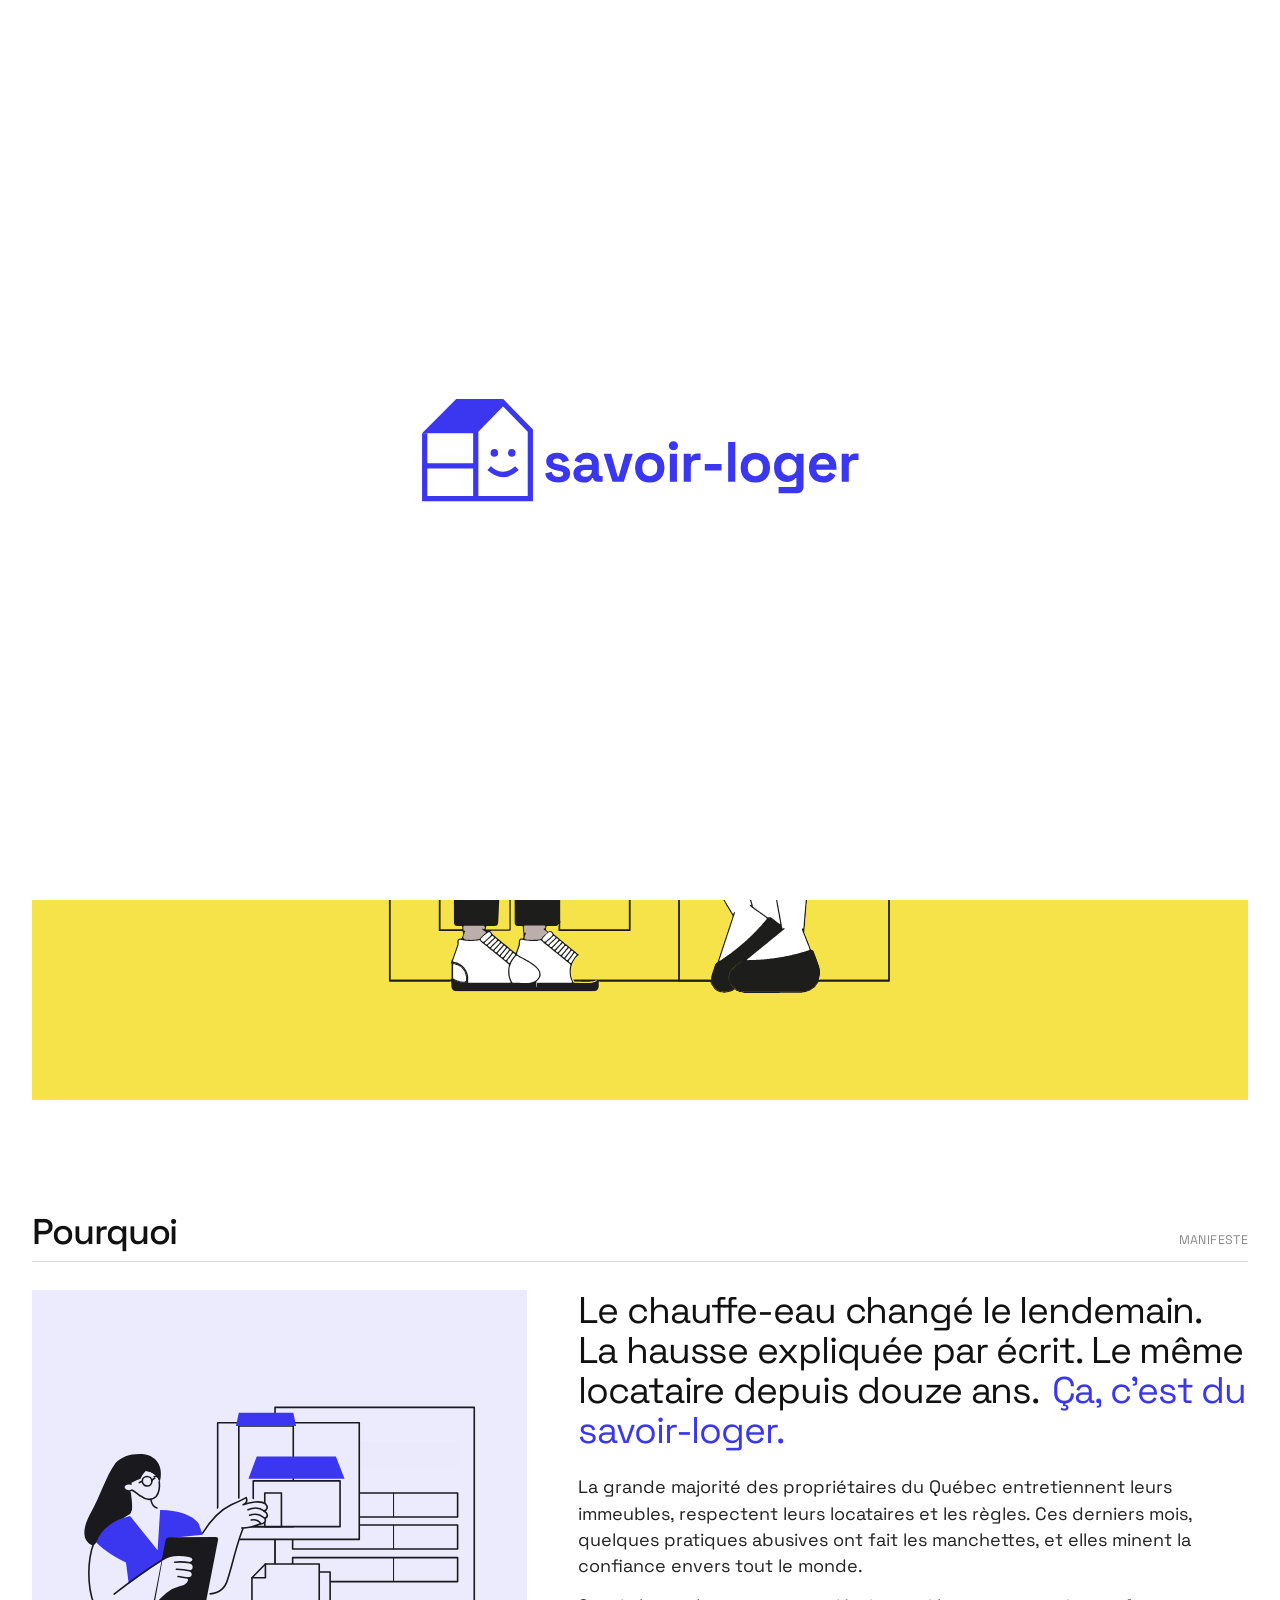
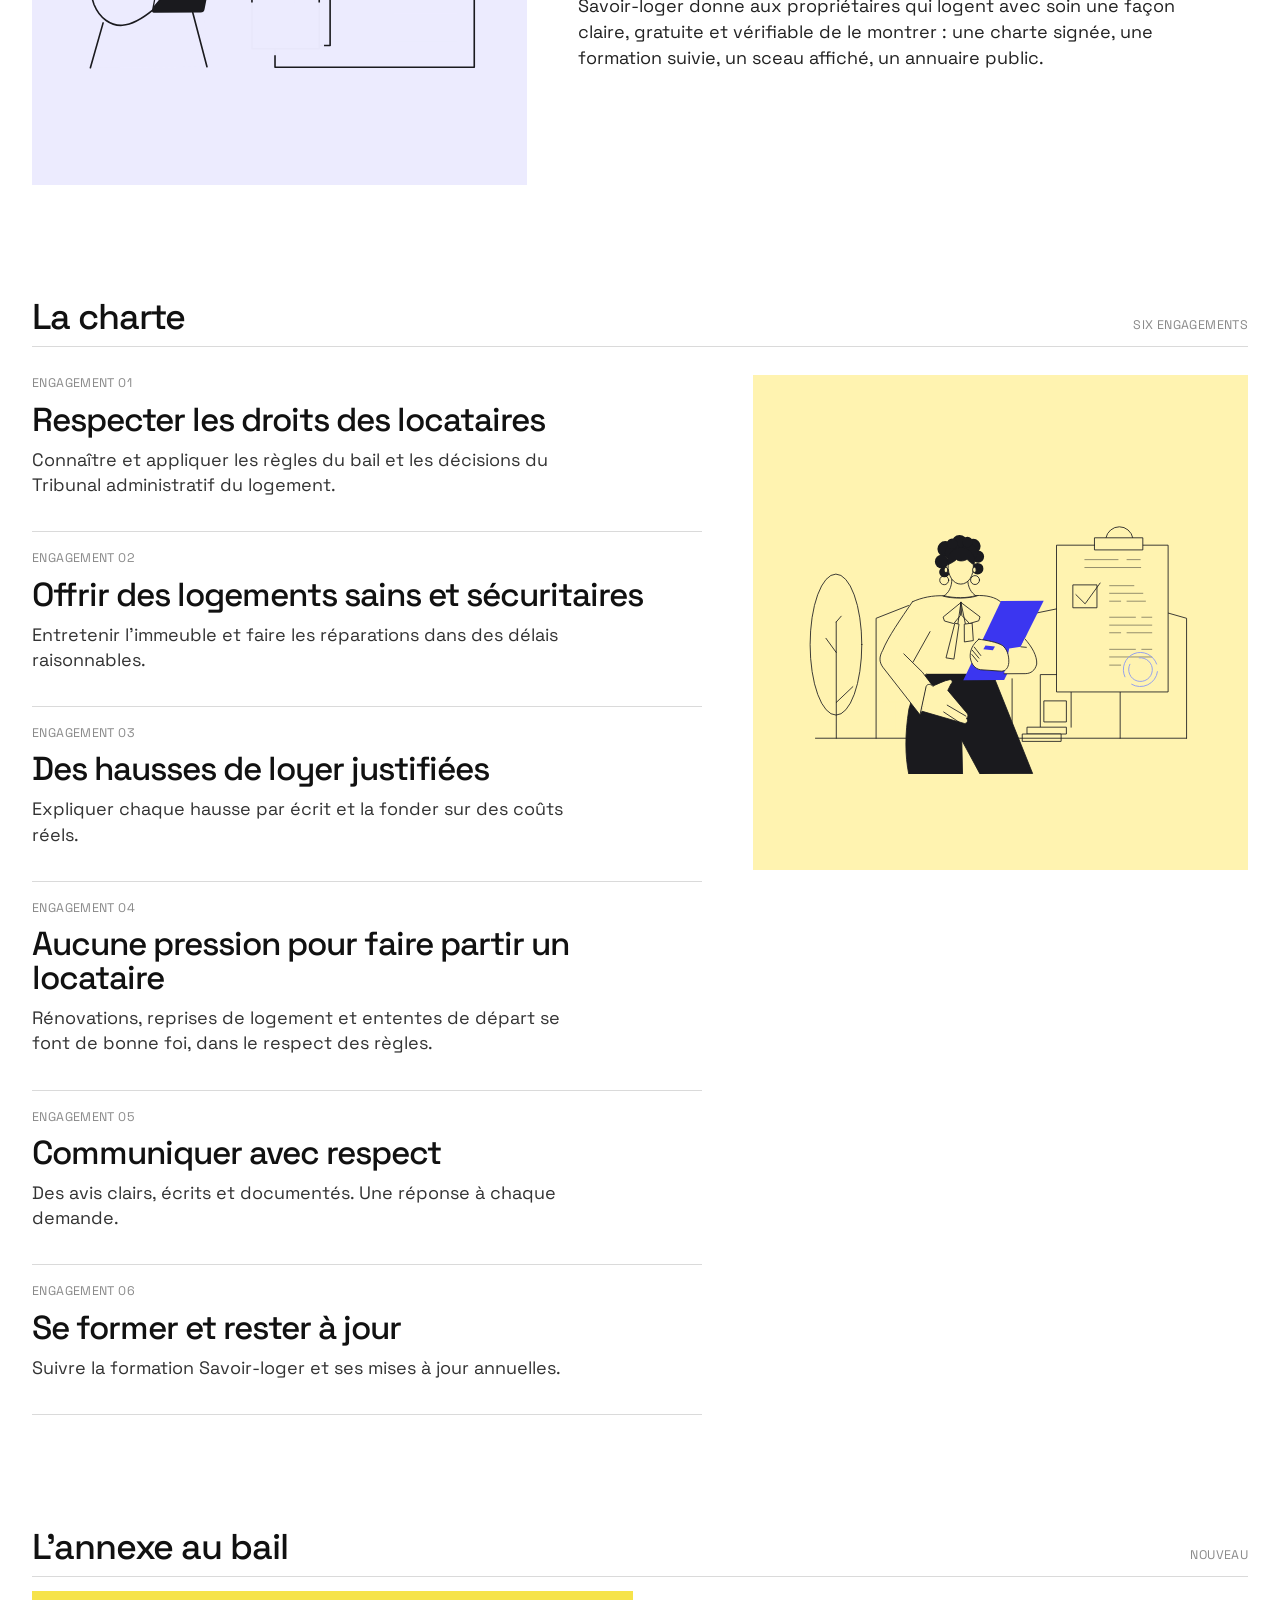
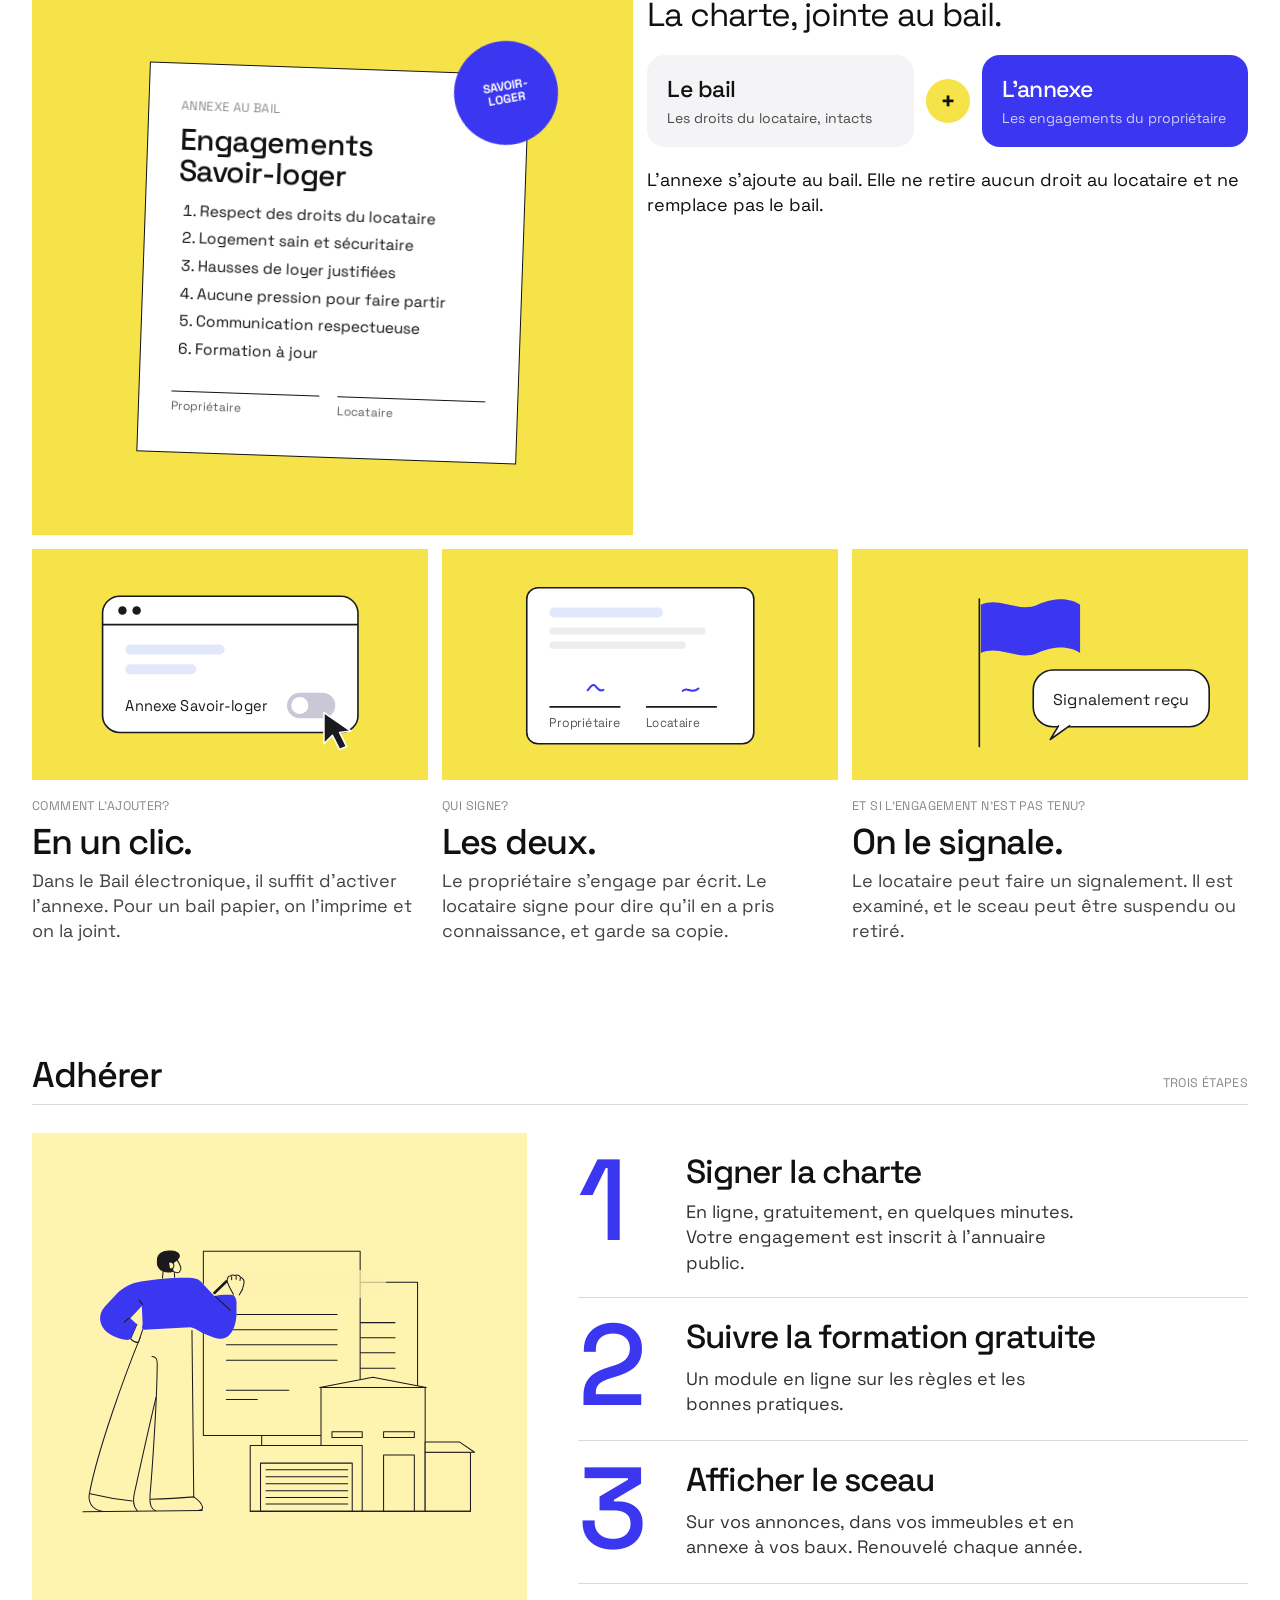
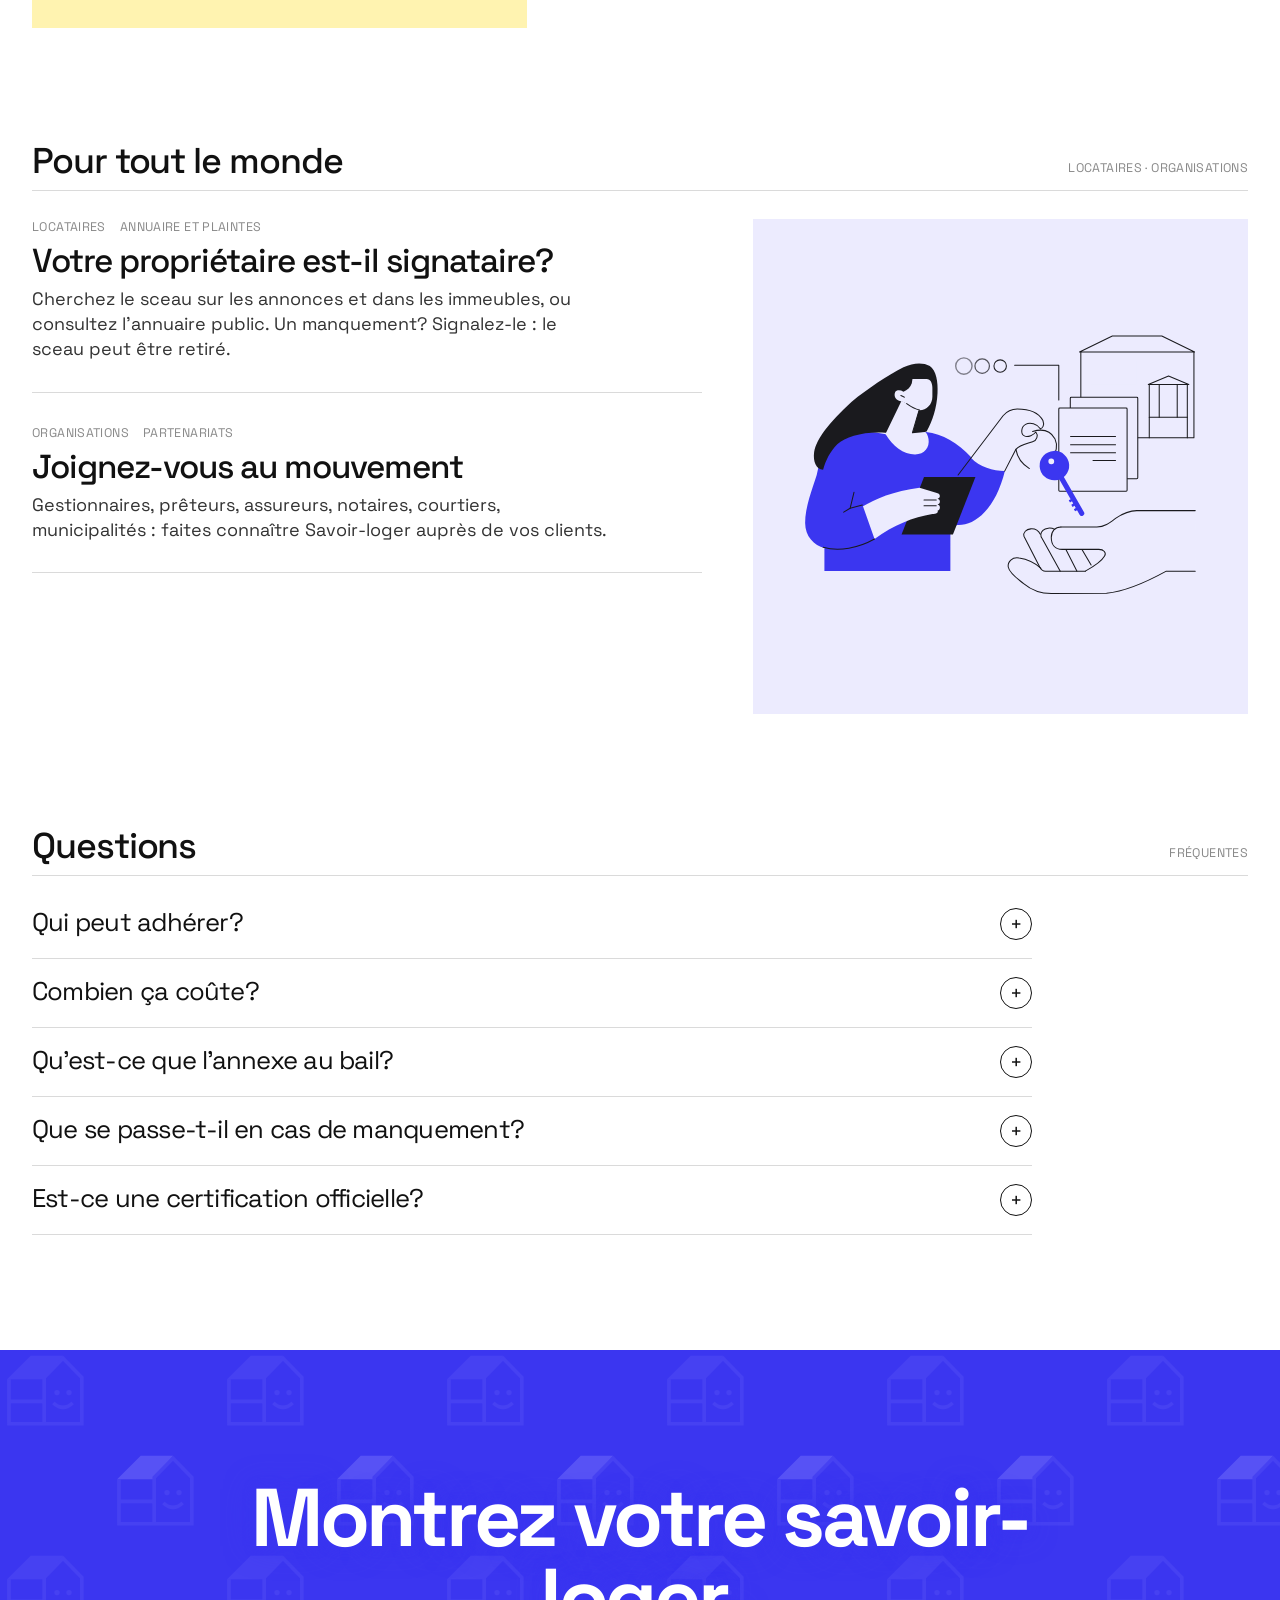
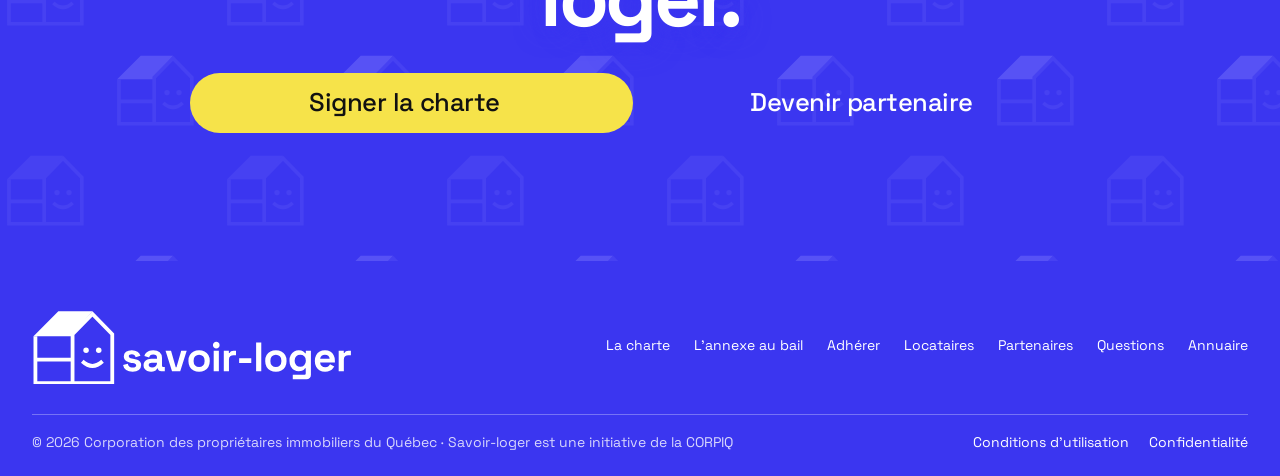
==== savoirloger_website/index.html @ 2a77fcb3 "Site Savoir-loger : pages, styles, illustrations et annexe au bail" ====
<!DOCTYPE html>

<html lang="fr-CA"><head><meta charset="utf-8"/><meta content="width=device-width,initial-scale=1" name="viewport"/>
<title>Savoir-loger | Loger, c’est un savoir-faire</title>
<meta content="Savoir-loger : une charte, une formation et un sceau pour les propriétaires qui logent le Québec avec soin. Gratuit." name="description"/>
<meta content="Savoir-loger | Loger, c’est un savoir-faire" property="og:title"/><meta content="Savoir-loger : une charte, une formation et un sceau pour les propriétaires qui logent le Québec avec soin. Gratuit." property="og:description"/><meta content="fr_CA" property="og:locale"/>
<link href="logo/maison-corail.svg" rel="icon" type="image/svg+xml"/>
<link href="https://fonts.googleapis.com" rel="preconnect"/><link crossorigin="" href="https://fonts.gstatic.com" rel="preconnect"/>
<link href="https://fonts.googleapis.com/css2?family=Space+Grotesk:wght@400;500;600;700&amp;display=swap" rel="stylesheet"/>
<link href="style.css" rel="stylesheet"/>
</head><body>
<svg aria-hidden="true" height="0" style="position:absolute" width="0"><symbol id="logo-h" viewbox="0 -4 780 183"><g transform="scale(1.0294) translate(-22 -60)"><polygon fill="currentColor" points="25.5,116.5 84.36,57.64 165,57.64 118,112 118,116.5"></polygon>
<g fill="none" stroke="currentColor" stroke-linejoin="miter" stroke-miterlimit="10" stroke-width="9">
<path d="M30 116.5V228H212V112L165 64L118 112V228"></path>
<path d="M30 172H118"></path>
<path d="M141 176q24 22 48 0"></path>
</g>
<g fill="currentColor"><circle cx="150" cy="150" r="6.5"></circle><circle cx="180" cy="150" r="6.5"></circle></g></g><path d="M27.6 1.4000000000000001Q17.900000000000002 1.4000000000000001 11.700000000000001 -2.8Q5.5 -7.0 4.2 -14.8L15.8 -17.8Q16.5 -14.3 18.15 -12.3Q19.8 -10.3 22.25 -9.45Q24.700000000000003 -8.6 27.6 -8.6Q32.0 -8.6 34.1 -10.15Q36.2 -11.700000000000001 36.2 -14.0Q36.2 -16.3 34.2 -17.55Q32.2 -18.8 27.8 -19.6L25.0 -20.1Q19.8 -21.1 15.5 -22.85Q11.200000000000001 -24.6 8.600000000000001 -27.700000000000003Q6.0 -30.8 6.0 -35.7Q6.0 -43.1 11.4 -47.05Q16.8 -51.0 25.6 -51.0Q33.9 -51.0 39.400000000000006 -47.3Q44.900000000000006 -43.6 46.6 -37.6L34.9 -34.0Q34.1 -37.800000000000004 31.650000000000002 -39.400000000000006Q29.200000000000003 -41.0 25.6 -41.0Q22.0 -41.0 20.1 -39.75Q18.2 -38.5 18.2 -36.300000000000004Q18.2 -33.9 20.200000000000003 -32.75Q22.200000000000003 -31.6 25.6 -31.0L28.400000000000002 -30.5Q34.0 -29.5 38.55 -27.85Q43.1 -26.200000000000003 45.75 -23.150000000000002Q48.400000000000006 -20.1 48.400000000000006 -14.9Q48.400000000000006 -7.1000000000000005 42.75 -2.85Q37.1 1.4000000000000001 27.6 1.4000000000000001ZM72.80000000000001 1.4000000000000001Q67.5 1.4000000000000001 63.300000000000004 -0.45000000000000007Q59.10000000000001 -2.3000000000000003 56.650000000000006 -5.8500000000000005Q54.2 -9.4 54.2 -14.5Q54.2 -19.6 56.650000000000006 -23.05Q59.10000000000001 -26.5 63.45000000000001 -28.25Q67.80000000000001 -30.0 73.4 -30.0H87.0V-32.800000000000004Q87.0 -36.300000000000004 84.80000000000001 -38.550000000000004Q82.60000000000001 -40.800000000000004 77.80000000000001 -40.800000000000004Q73.10000000000001 -40.800000000000004 70.80000000000001 -38.650000000000006Q68.5 -36.5 67.80000000000001 -33.1L56.2 -37.0Q57.400000000000006 -40.800000000000004 60.050000000000004 -43.95Q62.7 -47.1 67.15 -49.05Q71.60000000000001 -51.0 78.0 -51.0Q87.80000000000001 -51.0 93.50000000000001 -46.1Q99.20000000000002 -41.2 99.20000000000002 -31.900000000000002V-13.4Q99.20000000000002 -10.4 102.0 -10.4H106.0V0.0H97.60000000000001Q93.9 0.0 91.5 -1.8Q89.10000000000001 -3.6 89.10000000000001 -6.6000000000000005V-6.7H87.20000000000002Q86.80000000000001 -5.5 85.4 -3.55Q84.0 -1.6 81.0 -0.09999999999999998Q78.0 1.4000000000000001 72.80000000000001 1.4000000000000001ZM75.0 -8.8Q80.30000000000001 -8.8 83.65 -11.75Q87.0 -14.700000000000001 87.0 -19.6V-20.6H74.30000000000001Q70.80000000000001 -20.6 68.80000000000001 -19.1Q66.80000000000001 -17.6 66.80000000000001 -14.9Q66.80000000000001 -12.200000000000001 68.9 -10.5Q71.0 -8.8 75.0 -8.8ZM123.60000000000002 0.0 107.80000000000001 -49.6H121.20000000000002L132.70000000000002 -9.200000000000001H134.50000000000003L146.00000000000003 -49.6H159.40000000000003L143.60000000000002 0.0ZM189.60000000000002 1.4000000000000001Q182.20000000000005 1.4000000000000001 176.30000000000004 -1.6Q170.40000000000003 -4.6000000000000005 167.00000000000003 -10.3Q163.60000000000002 -16.0 163.60000000000002 -24.0V-25.6Q163.60000000000002 -33.6 167.00000000000003 -39.3Q170.40000000000003 -45.0 176.30000000000004 -48.0Q182.20000000000005 -51.0 189.60000000000002 -51.0Q197.00000000000003 -51.0 202.90000000000003 -48.0Q208.80000000000004 -45.0 212.20000000000005 -39.3Q215.60000000000002 -33.6 215.60000000000002 -25.6V-24.0Q215.60000000000002 -16.0 212.20000000000005 -10.3Q208.80000000000004 -4.6000000000000005 202.90000000000003 -1.6Q197.00000000000003 1.4000000000000001 189.60000000000002 1.4000000000000001ZM189.60000000000002 -9.8Q195.40000000000003 -9.8 199.20000000000005 -13.55Q203.00000000000003 -17.3 203.00000000000003 -24.3V-25.3Q203.00000000000003 -32.300000000000004 199.25000000000003 -36.050000000000004Q195.50000000000003 -39.800000000000004 189.60000000000002 -39.800000000000004Q183.80000000000004 -39.800000000000004 180.00000000000003 -36.050000000000004Q176.20000000000002 -32.300000000000004 176.20000000000002 -25.3V-24.3Q176.20000000000002 -17.3 180.00000000000003 -13.55Q183.80000000000004 -9.8 189.60000000000002 -9.8ZM225.20000000000005 0.0V-49.6H237.80000000000004V0.0ZM231.50000000000003 -55.400000000000006Q228.10000000000002 -55.400000000000006 225.75000000000003 -57.60000000000001Q223.40000000000003 -59.800000000000004 223.40000000000003 -63.400000000000006Q223.40000000000003 -67.0 225.75000000000003 -69.2Q228.10000000000002 -71.4 231.50000000000003 -71.4Q235.00000000000003 -71.4 237.3 -69.2Q239.60000000000002 -67.0 239.60000000000002 -63.400000000000006Q239.60000000000002 -59.800000000000004 237.3 -57.60000000000001Q235.00000000000003 -55.400000000000006 231.50000000000003 -55.400000000000006ZM249.80000000000004 0.0V-49.6H262.20000000000005V-44.0H264.00000000000006Q265.1 -47.0 267.65000000000003 -48.400000000000006Q270.20000000000005 -49.800000000000004 273.6 -49.800000000000004H279.6V-38.6H273.40000000000003Q268.6 -38.6 265.5 -36.05Q262.40000000000003 -33.5 262.40000000000003 -28.200000000000003V0.0ZM287.20000000000005 -19.8V-31.200000000000003H316.8V-19.8ZM328.6 0.0V-70.0H341.20000000000005V0.0ZM376.80000000000007 1.4000000000000001Q369.40000000000003 1.4000000000000001 363.5 -1.6Q357.6 -4.6000000000000005 354.20000000000005 -10.3Q350.80000000000007 -16.0 350.80000000000007 -24.0V-25.6Q350.80000000000007 -33.6 354.20000000000005 -39.3Q357.6 -45.0 363.5 -48.0Q369.40000000000003 -51.0 376.80000000000007 -51.0Q384.20000000000005 -51.0 390.1 -48.0Q396.00000000000006 -45.0 399.4000000000001 -39.3Q402.80000000000007 -33.6 402.80000000000007 -25.6V-24.0Q402.80000000000007 -16.0 399.4000000000001 -10.3Q396.00000000000006 -4.6000000000000005 390.1 -1.6Q384.20000000000005 1.4000000000000001 376.80000000000007 1.4000000000000001ZM376.80000000000007 -9.8Q382.6 -9.8 386.40000000000003 -13.55Q390.20000000000005 -17.3 390.20000000000005 -24.3V-25.3Q390.20000000000005 -32.300000000000004 386.45000000000005 -36.050000000000004Q382.70000000000005 -39.800000000000004 376.80000000000007 -39.800000000000004Q371.00000000000006 -39.800000000000004 367.20000000000005 -36.050000000000004Q363.40000000000003 -32.300000000000004 363.40000000000003 -25.3V-24.3Q363.40000000000003 -17.3 367.20000000000005 -13.55Q371.00000000000006 -9.8 376.80000000000007 -9.8ZM410.00000000000006 -24.6V-26.200000000000003Q410.00000000000006 -34.0 413.1 -39.55Q416.20000000000005 -45.1 421.35 -48.05Q426.50000000000006 -51.0 432.6 -51.0Q439.40000000000003 -51.0 442.90000000000003 -48.6Q446.40000000000003 -46.2 448.00000000000006 -43.6H449.80000000000007V-49.6H462.20000000000005V8.8Q462.20000000000005 13.9 459.20000000000005 16.95Q456.20000000000005 20.0 451.20000000000005 20.0H418.00000000000006V9.0H446.80000000000007Q449.6 9.0 449.6 6.0V-6.9H447.80000000000007Q446.80000000000007 -5.300000000000001 445.00000000000006 -3.6500000000000004Q443.20000000000005 -2.0 440.20000000000005 -0.9Q437.20000000000005 0.2 432.6 0.2Q426.50000000000006 0.2 421.35 -2.75Q416.20000000000005 -5.7 413.1 -11.25Q410.00000000000006 -16.8 410.00000000000006 -24.6ZM436.20000000000005 -10.8Q442.00000000000006 -10.8 445.9000000000001 -14.5Q449.80000000000007 -18.2 449.80000000000007 -24.900000000000002V-25.900000000000002Q449.80000000000007 -32.7 445.95000000000005 -36.35Q442.1 -40.0 436.20000000000005 -40.0Q430.40000000000003 -40.0 426.5 -36.35Q422.6 -32.7 422.6 -25.900000000000002V-24.900000000000002Q422.6 -18.2 426.5 -14.5Q430.40000000000003 -10.8 436.20000000000005 -10.8ZM496.80000000000007 1.4000000000000001Q489.40000000000003 1.4000000000000001 483.75 -1.75Q478.1 -4.9 474.95000000000005 -10.650000000000002Q471.80000000000007 -16.400000000000002 471.80000000000007 -24.200000000000003V-25.400000000000002Q471.80000000000007 -33.2 474.9000000000001 -38.95Q478.00000000000006 -44.7 483.6 -47.85Q489.20000000000005 -51.0 496.6 -51.0Q503.90000000000003 -51.0 509.30000000000007 -47.75Q514.7 -44.5 517.7 -38.75Q520.7 -33.0 520.7 -25.400000000000002V-21.1H484.6Q484.80000000000007 -16.0 488.4000000000001 -12.8Q492.00000000000006 -9.600000000000001 497.20000000000005 -9.600000000000001Q502.50000000000006 -9.600000000000001 505.00000000000006 -11.900000000000002Q507.50000000000006 -14.200000000000001 508.80000000000007 -17.0L519.1 -11.600000000000001Q517.7 -9.0 515.0500000000001 -5.95Q512.4000000000001 -2.9000000000000004 508.00000000000006 -0.7500000000000001Q503.6 1.4000000000000001 496.80000000000007 1.4000000000000001ZM484.70000000000005 -30.5H507.90000000000003Q507.50000000000006 -34.800000000000004 504.45000000000005 -37.400000000000006Q501.40000000000003 -40.0 496.50000000000006 -40.0Q491.40000000000003 -40.0 488.40000000000003 -37.400000000000006Q485.40000000000003 -34.800000000000004 484.70000000000005 -30.5ZM529.9000000000001 0.0V-49.6H542.3000000000001V-44.0H544.1000000000001Q545.2 -47.0 547.75 -48.400000000000006Q550.3000000000001 -49.800000000000004 553.7 -49.800000000000004H559.7V-38.6H553.5000000000001Q548.7 -38.6 545.6000000000001 -36.05Q542.5000000000001 -33.5 542.5000000000001 -28.200000000000003V0.0Z" fill="currentColor" transform="translate(217.7 143.5)"></path></symbol><symbol id="maison" viewbox="20 56 200 178"><polygon fill="currentColor" points="25.5,116.5 84.36,57.64 165,57.64 118,112 118,116.5"></polygon>
<g fill="none" stroke="currentColor" stroke-linejoin="miter" stroke-miterlimit="10" stroke-width="9">
<path d="M30 116.5V228H212V112L165 64L118 112V228"></path>
<path d="M30 172H118"></path>
<path d="M141 176q24 22 48 0"></path>
</g>
<g fill="currentColor"><circle cx="150" cy="150" r="6.5"></circle><circle cx="180" cy="150" r="6.5"></circle></g></symbol></svg>
<div aria-hidden="true" class="chargeur" id="chargeur"><img alt="" src="logo/logo-anime-bleu.svg"/></div>
<script>(function(){var c=document.getElementById('chargeur');var vu=false;try{vu=sessionStorage.getItem('sl-charge')==='1';sessionStorage.setItem('sl-charge','1')}catch(e){}
if(vu){c.remove();return}var rm=matchMedia('(prefers-reduced-motion: reduce)').matches;var t0=Date.now(),min=rm?300:2300;
function fin(){setTimeout(function(){c.classList.add('fini');setTimeout(function(){c.remove()},700)},Math.max(0,min-(Date.now()-t0)))}
if(document.readyState==='complete')fin();else addEventListener('load',fin);})();</script>
<a class="skip" href="#main">Aller au contenu</a>
<header class="entete" id="hdr">
<a aria-label="Savoir-loger, accueil" class="logo" href="index.html"><svg aria-label="Savoir-loger" role="img" viewbox="0 -4 780 183"><use href="#logo-h"></use></svg></a>
<nav aria-label="Principal" class="e-liens"><a href="la-charte.html">La charte</a><a href="annexe-au-bail.html">L’annexe au bail</a><a href="adherer.html">Adhérer</a><a href="locataires.html">Locataires</a><a href="annuaire.html">Annuaire</a></nav>
<div class="e-actions"><a class="pil-bleu" href="signer.html">Signer la charte</a><button aria-controls="mega" aria-expanded="false" class="e-menu" id="ouvrir">Menu</button></div>
<div class="mega" hidden="" id="mega"><ul class="mega-liste"><li><a href="la-charte.html"><b>La charte</b><span>Six engagements envers les locataires</span></a></li><li><a href="annexe-au-bail.html"><b>L’annexe au bail</b><span>La charte, jointe à chaque bail</span></a></li><li><a href="adherer.html"><b>Adhérer</b><span>Signer, se former, afficher le sceau</span></a></li><li><a href="locataires.html"><b>Locataires</b><span>Vérifier un propriétaire, signaler un manquement</span></a></li><li><a href="partenaires.html"><b>Partenaires</b><span>Faire connaître Savoir-loger</span></a></li><li><a href="questions.html"><b>Questions</b><span>Tout ce qu’on nous demande</span></a></li><li><a href="annuaire.html"><b>Annuaire</b><span>Trouver un propriétaire signataire</span></a></li></ul></div>
</header>
<main id="main">
<section data-couleur="#FBE9D7" id="accueil">
<div class="tete"><h1>Loger, c’est un savoir‑faire.</h1><div class="tete-d"><p>Savoir-loger, c’est le programme des propriétaires qui font les choses comme il faut : une charte, une formation et un sceau à afficher.</p><div class="boutons accueil-bt"><a class="pil-bleu" href="signer.html">Signer la charte</a><a class="pil-contour" href="la-charte.html">Lire la charte</a></div></div></div>
<div class="panneau-im"><img alt="Une propriétaire remet les clés à sa nouvelle locataire devant deux maisons" class="hero-ill" height="980" src="illustrations/remise-cles.svg" width="1089"/></div>
</section>
<section class="bloc" data-couleur="#F7C948" id="manifeste">
<div class="titre"><h2>Pourquoi</h2><span class="meta">Manifeste</span></div><div class="duo"><figure class="visuel" style="background:#ECEBFE"><img alt="Une propriétaire gère ses logements sur une tablette" loading="lazy" src="illustrations/gestion-ecebfe.svg"/></figure><div class="manif">
<p class="gros">Le chauffe-eau changé le lendemain. La hausse expliquée par écrit. Le même locataire depuis douze ans. <em>Ça, c’est du savoir-loger.</em></p>
<div class="petit"><p>La grande majorité des propriétaires du Québec entretiennent leurs immeubles, respectent leurs locataires et les règles. Ces derniers mois, quelques pratiques abusives ont fait les manchettes, et elles minent la confiance envers tout le monde.</p><p>Savoir-loger donne aux propriétaires qui logent avec soin une façon claire, gratuite et vérifiable de le montrer : une charte signée, une formation suivie, un sceau affiché, un annuaire public.</p></div>
</div></div>

</section>
<section class="bloc" data-couleur="#F8CDD5" id="charte">
<div class="titre"><h2>La charte</h2><span class="meta">Six engagements</span></div><div class="duo inverse"><figure class="visuel" style="background:#FFF3B0"><img alt="Une propriétaire coche les engagements d’une liste devant son immeuble" loading="lazy" src="illustrations/liste-fff3b0.svg"/></figure><ol class="charte">
<li><span class="meta"><span>Engagement 01</span></span><h3>Respecter les droits des locataires</h3><p>Connaître et appliquer les règles du bail et les décisions du Tribunal administratif du logement.</p></li>
<li><span class="meta"><span>Engagement 02</span></span><h3>Offrir des logements sains et sécuritaires</h3><p>Entretenir l’immeuble et faire les réparations dans des délais raisonnables.</p></li>
<li><span class="meta"><span>Engagement 03</span></span><h3>Des hausses de loyer justifiées</h3><p>Expliquer chaque hausse par écrit et la fonder sur des coûts réels.</p></li>
<li><span class="meta"><span>Engagement 04</span></span><h3>Aucune pression pour faire partir un locataire</h3><p>Rénovations, reprises de logement et ententes de départ se font de bonne foi, dans le respect des règles.</p></li>
<li><span class="meta"><span>Engagement 05</span></span><h3>Communiquer avec respect</h3><p>Des avis clairs, écrits et documentés. Une réponse à chaque demande.</p></li>
<li><span class="meta"><span>Engagement 06</span></span><h3>Se former et rester à jour</h3><p>Suivre la formation Savoir-loger et ses mises à jour annuelles.</p></li>
</ol></div>

</section>
<section class="bloc" data-couleur="#FBE9D7" id="annexe">
<div class="titre"><h2>L’annexe au bail</h2><span class="meta">Nouveau</span></div>
<div class="annexe">
<div class="panneau"><div class="feuille"><span class="sceau">Savoir-<br/>loger</span><span class="meta"><span>Annexe au bail</span></span><b>Engagements Savoir‑loger</b><ol><li>Respect des droits du locataire</li><li>Logement sain et sécuritaire</li><li>Hausses de loyer justifiées</li><li>Aucune pression pour faire partir</li><li>Communication respectueuse</li><li>Formation à jour</li></ol><div class="sig"><span>Propriétaire</span><span>Locataire</span></div></div></div>
<div class="texte">
<p class="gros">La charte, jointe au bail.</p>
<div aria-label="Le bail plus l’annexe Savoir-loger" class="equation">
<span class="eq-b"><b>Le bail</b><small>Les droits du locataire, intacts</small></span>
<span aria-hidden="true" class="eq-plus">+</span>
<span class="eq-a"><b>L’annexe</b><small>Les engagements du propriétaire</small></span>
</div>
<p>L’annexe s’ajoute au bail. Elle ne retire aucun droit au locataire et ne remplace pas le bail.</p>
</div>
</div>
<ul class="trio2">
<li>
<div aria-hidden="true" class="t2-scene" style="background:#F6E34A">
<svg class="sc-clic" viewbox="0 0 240 140">
<rect fill="#fff" height="96" rx="12" stroke="#1A1A1E" stroke-width="1.6" width="180" x="30" y="22"></rect>
<path d="M30 42h180" stroke="#1A1A1E" stroke-width="1.6"></path><circle cx="44" cy="32" fill="#1A1A1E" r="3"></circle><circle cx="54" cy="32" fill="#1A1A1E" r="3"></circle>
<rect fill="#E3E7FC" height="7" rx="3.5" width="70" x="46" y="56"></rect><rect fill="#E3E7FC" height="7" rx="3.5" width="50" x="46" y="70"></rect>
<text fill="#1A1A1E" font-family="Space Grotesk,Arial" font-size="11" lengthadjust="spacingAndGlyphs" textlength="100" x="46" y="103">Annexe Savoir-loger</text>
<g class="bascule"><rect class="b-fond" height="18" rx="9" width="34" x="160" y="90"></rect><circle class="b-rond" cx="169" cy="99" fill="#fff" r="6"></circle></g>
<path class="curseur" d="M186 104l0 22 6-6 5 10 5-2-5-10 8-1z" fill="#1A1A1E" stroke="#fff" stroke-linejoin="round" stroke-width="1.5"></path>
</svg></div>
<span class="meta">Comment l’ajouter?</span><h3>En un clic.</h3><p>Dans le Bail électronique, il suffit d’activer l’annexe. Pour un bail papier, on l’imprime et on la joint.</p>
</li>
<li>
<div aria-hidden="true" class="t2-scene" style="background:#F6E34A">
<svg class="sc-sign" viewbox="0 0 240 140">
<rect fill="#fff" height="110" rx="8" stroke="#1A1A1E" stroke-width="1.6" width="160" x="40" y="16"></rect>
<rect fill="#E3E7FC" height="7" rx="3.5" width="80" x="56" y="30"></rect><rect fill="#EDEDED" height="5" rx="2.5" width="110" x="56" y="44"></rect><rect fill="#EDEDED" height="5" rx="2.5" width="96" x="56" y="54"></rect>
<path class="sig s1" d="M58 92c6-14 10 6 15-3s6 5 11-2 5 4 10 1" fill="none" pathlength="1" stroke="#3B36F0" stroke-linecap="round" stroke-width="2"></path>
<path class="sig s2" d="M128 92c4-10 8 4 12-2s5 6 9 0 6 2 12-3" fill="none" pathlength="1" stroke="#3B36F0" stroke-linecap="round" stroke-width="2"></path>
<path d="M56 100h50M124 100h50" stroke="#1A1A1E" stroke-width="1.4"></path>
<text fill="#555" font-family="Space Grotesk,Arial" font-size="9" lengthadjust="spacingAndGlyphs" textlength="50" x="56" y="114">Propriétaire</text><text fill="#555" font-family="Space Grotesk,Arial" font-size="9" lengthadjust="spacingAndGlyphs" textlength="38" x="124" y="114">Locataire</text>
<g class="ok"><circle cx="196" cy="24" fill="#3B36F0" r="14"></circle><path d="M189 24l5 5 9-10" fill="none" stroke="#fff" stroke-linecap="round" stroke-linejoin="round" stroke-width="2.4"></path></g>
</svg></div>
<span class="meta">Qui signe?</span><h3>Les deux.</h3><p>Le propriétaire s’engage par écrit. Le locataire signe pour dire qu’il en a pris connaissance, et garde sa copie.</p>
</li>
<li>
<div aria-hidden="true" class="t2-scene" style="background:#F6E34A">
<svg class="sc-flag" viewbox="0 0 240 140">
<path d="M70 128V24" stroke="#1A1A1E" stroke-linecap="round" stroke-width="2"></path>
<path class="drapeau" d="M71 28c14-6 26 6 40 0s24-4 30 0v34c-6-4-16-6-30 0s-26-6-40 0z" fill="#3B36F0"></path>
<g class="bulle"><rect fill="#fff" height="40" rx="14" stroke="#1A1A1E" stroke-width="1.6" width="124" x="108" y="74"></rect><path d="M126 113l-6 10 14-10" fill="#fff" stroke="#1A1A1E" stroke-linejoin="round" stroke-width="1.6"></path>
<text fill="#1A1A1E" font-family="Space Grotesk,Arial" font-size="11" lengthadjust="spacingAndGlyphs" text-anchor="middle" textlength="96" x="170" y="98.5">Signalement reçu</text></g>
</svg></div>
<span class="meta">Et si l’engagement n’est pas tenu?</span><h3>On le signale.</h3><p>Le locataire peut faire un signalement. Il est examiné, et le sceau peut être suspendu ou retiré.</p>
</li>
</ul>
</section>
<section class="bloc" data-couleur="#7E87C9" id="adherer">
<div class="titre"><h2>Adhérer</h2><span class="meta">Trois étapes</span></div><div class="duo"><figure class="visuel" style="background:#FFF3B0"><img alt="Un propriétaire remplit un formulaire et coche les étapes" loading="lazy" src="illustrations/verification-fff3b0.svg"/></figure><ol class="etapes">
<li><span class="num">1</span><h3>Signer la charte</h3><p>En ligne, gratuitement, en quelques minutes. Votre engagement est inscrit à l’annuaire public.</p></li>
<li><span class="num">2</span><h3>Suivre la formation gratuite</h3><p>Un module en ligne sur les règles et les bonnes pratiques.</p></li>
<li><span class="num">3</span><h3>Afficher le sceau</h3><p>Sur vos annonces, dans vos immeubles et en annexe à vos baux. Renouvelé chaque année.</p></li>
</ol></div>

</section>
<section class="bloc" data-couleur="#F8CDD5" id="locataires">
<div class="titre"><h2>Pour tout le monde</h2><span class="meta">Locataires · Organisations</span></div><div class="duo inverse"><figure class="visuel" style="background:#ECEBFE"><img alt="Une propriétaire remet une clé à un locataire" loading="lazy" src="illustrations/cles-tablette-ecebfe.svg"/></figure><div class="cartes">
<a class="carte" href="locataires.html"><span class="meta"><span>Locataires</span><span>Annuaire et plaintes</span></span><h3>Votre propriétaire est-il signataire?</h3><p>Cherchez le sceau sur les annonces et dans les immeubles, ou consultez l’annuaire public. Un manquement? Signalez-le : le sceau peut être retiré.</p></a>
<a class="carte" href="partenaires.html"><span class="meta"><span>Organisations</span><span>Partenariats</span></span><h3>Joignez-vous au mouvement</h3><p>Gestionnaires, prêteurs, assureurs, notaires, courtiers, municipalités : faites connaître Savoir-loger auprès de vos clients.</p></a>
</div></div>

</section>
<section class="bloc" data-couleur="#F7C948" id="faq">
<div class="titre"><h2>Questions</h2><span class="meta">Fréquentes</span></div>
<div class="faq">
<details class="qa"><summary>Qui peut adhérer?</summary><div class="r"><p>Tous les propriétaires de logements locatifs au Québec, membres de la CORPIQ ou non.</p></div></details>
<details class="qa"><summary>Combien ça coûte?</summary><div class="r"><p>Rien. L’adhésion à Savoir-loger, la formation et le sceau sont gratuits.</p></div></details>
<details class="qa"><summary>Qu’est-ce que l’annexe au bail?</summary><div class="r"><p>Un document joint au bail qui reprend les engagements de la charte. Elle ajoute des engagements du propriétaire. Elle ne modifie pas le bail ni les droits du locataire.</p></div></details>
<details class="qa"><summary>Que se passe-t-il en cas de manquement?</summary><div class="r"><p>Un locataire peut signaler un manquement. La plainte est examinée selon un processus publié, et le sceau peut être suspendu ou retiré.</p></div></details>
<details class="qa"><summary>Est-ce une certification officielle?</summary><div class="r"><p>Non. Savoir-loger est un engagement volontaire porté par la CORPIQ. Il ne remplace pas les règles du Tribunal administratif du logement ni les règlements municipaux.</p></div></details>
</div>
</section>
<section class="fin" data-couleur="#FBE9D7" id="signer">
<p class="gros">Montrez votre savoir-loger.</p>
<div class="gp"><a class="gpil" href="signer.html">Signer la charte</a><a class="gpil contour" href="partenaires.html">Devenir partenaire</a></div>
</section>
</main>
<footer class="pied"><div class="p-in"><a aria-label="Savoir-loger, accueil" class="logo" href="index.html"><svg aria-label="Savoir-loger" role="img" viewbox="0 -4 780 183"><use href="#logo-h"></use></svg></a><nav aria-label="Pied de page"><a href="la-charte.html">La charte</a><a href="annexe-au-bail.html">L’annexe au bail</a><a href="adherer.html">Adhérer</a><a href="locataires.html">Locataires</a><a href="partenaires.html">Partenaires</a><a href="questions.html">Questions</a><a href="annuaire.html">Annuaire</a></nav></div><div class="p-bas"><span>© 2026 Corporation des propriétaires immobiliers du Québec · Savoir-loger est une initiative de la CORPIQ</span><nav aria-label="Liens légaux"><a href="https://www.corpiq.com/fr/conditions-utilisation.html">Conditions d’utilisation</a><a href="https://www.corpiq.com/fr/politique-de-confidentialite.html">Confidentialité</a></nav></div></footer>
<script src="site.js"></script>
</body></html>
---- savoirloger_website/style.css ----
/* Savoir-loger — v2 : éditorial noir et blanc, la couleur vient des illustrations */
:root{
--noir:#111111; --gris:#5B5B5B; --pale:#F4F2EE; --blanc:#FFFFFF;
--peche:#FBE9D7; --rose:#F8CDD5; --pervenche:#7E87C9; --moutarde:#F7C948; --corail:#E4573D;
--texte:"Schibsted Grotesk",Arial,sans-serif;
--large:"Archivo",Arial Black,sans-serif;
--col:250px; --g:14px;
}
*{box-sizing:border-box}
[hidden]{display:none!important}
html{-webkit-text-size-adjust:100%;scroll-padding-top:24px}
@media (prefers-reduced-motion:no-preference){html{scroll-behavior:smooth}}
body{margin:0;background:var(--blanc);color:var(--noir);font:400 18px/1.4 var(--texte);-webkit-font-smoothing:antialiased}
a{color:inherit}
img{display:block;max-width:100%;height:auto}
p{margin:0}
h1,h2,h3{margin:0;font-weight:500;letter-spacing:-.025em;line-height:1.02}
:focus-visible{outline:3px solid var(--corail);outline-offset:2px}
.skip{position:absolute;left:-9999px}.skip:focus{left:12px;top:12px;z-index:100;background:var(--noir);color:#fff;padding:8px 14px;border-radius:99px}
.pointille{border:0;border-top:1.5px dotted var(--noir);margin:0}

/* ---------- colonne de menu (toujours visible) ---------- */
.cote{position:fixed;inset:0 auto 0 0;width:var(--col);padding:18px 18px 18px 20px;display:flex;flex-direction:column;border-right:1.5px solid var(--noir);background:#fff;z-index:40}
.cote .etat{font-size:17px;line-height:1.25;padding-bottom:12px}
.cote nav ul{list-style:none;margin:0;padding:12px 0;border-block:1.5px dotted var(--noir)}
.cote nav a{display:flex;justify-content:space-between;align-items:center;text-decoration:none;font-size:20px;line-height:1.3}
.cote nav a:hover{text-decoration:underline;text-underline-offset:3px;text-decoration-thickness:1.5px}
.cote nav a[aria-current="true"]::after{content:"";width:12px;height:12px;border-radius:50%;background:var(--noir)}
.cote .pilules{display:flex;flex-direction:column;align-items:flex-start;gap:8px;padding-top:14px}
.logo{margin-top:auto;text-decoration:none;display:block}
.logo svg{width:100%;height:auto;display:block}
.cote .logo{color:var(--noir)}

/* petites pilules noires */
.pil{display:inline-flex;align-items:center;gap:6px;background:var(--noir);color:#fff;text-decoration:none;border-radius:99px;padding:6px 13px;font-size:14px;font-weight:500;line-height:1.2;border:0;cursor:pointer;font-family:inherit}
.pil:hover{background:#333}
.pil.clair{background:#ECEAE6;color:var(--noir)}.pil.clair:hover{background:#DDDAD4}

/* très grandes pilules */
.gp{display:grid;grid-template-columns:repeat(2,minmax(0,1fr));gap:var(--g);margin-top:var(--g)}
.gpil{display:flex;justify-content:center;align-items:center;min-height:68px;border-radius:99px;background:var(--noir);color:#fff;text-decoration:none;font-size:clamp(24px,2.6vw,38px);font-weight:500;letter-spacing:-.02em;transition:background .2s}
.gpil:hover{background:#333}
.gpil.contour{background:#fff;color:var(--noir);box-shadow:inset 0 0 0 2px var(--noir)}.gpil.contour:hover{background:var(--pale)}

/* ---------- contenu ---------- */
main{margin-left:var(--col);padding:16px 20px 0 20px}
.tete{display:grid;grid-template-columns:minmax(0,1fr) 260px;gap:30px;align-items:start;margin-bottom:56px}
.tete h1{font-size:clamp(46px,5.6vw,84px);line-height:.98}
.tete p{font-size:17px;line-height:1.3}
.hero-ill{width:100%;aspect-ratio:16/8.4;object-fit:cover;background:var(--pervenche)}

section.bloc{padding-top:clamp(80px,9vw,140px)}
.titre{display:flex;justify-content:space-between;align-items:end;gap:16px;padding-bottom:12px;border-bottom:1.5px dotted var(--noir);margin-bottom:var(--g)}
.titre h2{font-family:var(--large);font-weight:900;font-stretch:125%;font-variation-settings:"wdth" 125;text-transform:uppercase;letter-spacing:-.01em;font-size:clamp(30px,3.4vw,50px);line-height:.95}
.meta{font-size:12.5px;letter-spacing:.03em;text-transform:uppercase;color:var(--gris);display:flex;gap:14px}

/* manifeste */
.manif{display:grid;grid-template-columns:minmax(0,1fr) minmax(0,1fr);gap:var(--g)}
.manif .gros{font-size:clamp(28px,2.9vw,44px);line-height:1.08;letter-spacing:-.02em}
.manif .gros em{font-style:normal;background:var(--moutarde);padding:0 .12em}
.manif .petit{display:grid;gap:14px;font-size:18px;line-height:1.45;color:#222;align-content:start;max-width:52ch}
.manif figure{margin:0}

/* charte */
.charte{list-style:none;margin:0;padding:0;display:grid;grid-template-columns:repeat(2,minmax(0,1fr));column-gap:var(--g)}
.charte li{padding:18px 0 34px;border-bottom:1.5px dotted var(--noir);display:grid;gap:10px;align-content:start}
.charte h3{font-size:clamp(28px,2.6vw,40px)}
.charte p{color:#333;max-width:46ch}

/* annexe au bail */
.annexe{display:grid;grid-template-columns:minmax(0,1fr) minmax(0,1fr);gap:var(--g)}
.annexe .panneau{background:var(--peche);display:grid;place-items:center;padding:clamp(36px,6vw,80px) 24px;min-height:520px}
.feuille{position:relative;width:min(100%,380px);background:#fff;padding:34px 32px 38px;box-shadow:0 30px 60px -30px rgba(17,17,17,.45);transform:rotate(2deg)}
.feuille .meta{margin-bottom:8px}
.feuille b{display:block;font-size:30px;font-weight:500;letter-spacing:-.02em;line-height:1.05;margin-bottom:14px}
.feuille ol{margin:0;padding-left:22px;display:grid;gap:6px;font-size:15.5px}
.feuille .sig{display:grid;grid-template-columns:1fr 1fr;gap:18px;margin-top:30px;font-size:12px;color:var(--gris)}
.feuille .sig span{border-top:1.5px solid var(--noir);padding-top:6px}
.feuille .sceau{position:absolute;right:-30px;top:-34px;width:104px;height:104px;border-radius:50%;background:var(--corail);color:#fff;display:grid;place-items:center;text-align:center;font:900 12px/1.05 var(--large);font-stretch:125%;font-variation-settings:"wdth" 125;text-transform:uppercase;transform:rotate(-12deg)}
.annexe .texte{display:grid;gap:16px;align-content:start;padding-top:6px}
.annexe .texte .gros{font-size:clamp(28px,2.9vw,44px);line-height:1.08;letter-spacing:-.02em}
.annexe .texte p{max-width:50ch}
.lignes{list-style:none;margin:8px 0 0;padding:0}
.lignes li{padding:12px 0;border-top:1.5px dotted var(--noir);display:grid;grid-template-columns:150px 1fr;gap:12px;font-size:16.5px}
.lignes li:last-child{border-bottom:1.5px dotted var(--noir)}
.lignes b{font-weight:500}

/* étapes */
.etapes{list-style:none;margin:0;padding:0;display:grid;grid-template-columns:repeat(3,minmax(0,1fr));gap:var(--g)}
.etapes li{display:grid;gap:10px;align-content:start;padding-bottom:28px;border-bottom:1.5px dotted var(--noir)}
.etapes .num{font-family:var(--large);font-weight:900;font-stretch:125%;font-variation-settings:"wdth" 125;font-size:clamp(80px,9vw,140px);line-height:.85;letter-spacing:-.03em}
.etapes li:nth-child(1) .num{color:var(--rose)}.etapes li:nth-child(2) .num{color:var(--moutarde)}.etapes li:nth-child(3) .num{color:var(--pervenche)}
.etapes h3{font-size:clamp(28px,2.6vw,40px)}
.etapes p{color:#333;max-width:34ch}

/* cartes (comme des expositions) */
.cartes{display:grid;grid-template-columns:repeat(2,minmax(0,1fr));gap:var(--g)}
.carte{display:grid;gap:8px;align-content:start;text-decoration:none;padding-bottom:30px;border-bottom:1.5px dotted var(--noir)}
.carte img{width:100%;aspect-ratio:3/2;object-fit:cover}
.carte .im-rose{background:var(--rose)}.carte .im-peche{background:var(--peche)}
.carte h3{font-size:clamp(28px,2.6vw,40px)}
.carte p{color:#333;max-width:48ch}
.carte:hover h3{text-decoration:underline;text-decoration-thickness:2px;text-underline-offset:4px}

/* FAQ */
.faq{max-width:1000px}
.qa{border-bottom:1.5px dotted var(--noir)}
.qa summary{list-style:none;cursor:pointer;display:flex;justify-content:space-between;gap:24px;padding:18px 0;font-size:clamp(22px,2vw,30px);letter-spacing:-.02em;line-height:1.15}
.qa summary::-webkit-details-marker{display:none}
.qa summary::after{content:"+";flex:none;width:30px;height:30px;border-radius:50%;background:var(--noir);color:#fff;display:grid;place-items:center;font-size:20px;line-height:1;transition:transform .25s}
.qa[open] summary::after{transform:rotate(45deg)}
.qa .r{padding:0 0 22px;color:#333;max-width:64ch}

/* fin */
.fin{padding-top:clamp(80px,9vw,140px)}
.fin .gros{font-size:clamp(44px,5.6vw,84px);line-height:.98;letter-spacing:-.03em;max-width:18ch;margin-bottom:28px}
footer{margin-left:var(--col);padding:60px 20px 24px;display:flex;flex-wrap:wrap;justify-content:space-between;gap:12px 32px;font-size:14px;color:var(--gris)}
footer a{color:var(--gris)}
footer nav{display:flex;gap:20px;flex-wrap:wrap}

.aremplir{background:var(--moutarde);padding:0 6px;font-size:.85em;font-weight:500;border-radius:3px}

/* ---------- mobile ---------- */
.barre{display:none}
@media (max-width:900px){
:root{--col:0px}
.cote{display:none}
.barre{display:flex;position:sticky;top:0;z-index:40;background:#fff;justify-content:space-between;align-items:center;padding:12px 16px;border-bottom:1.5px solid var(--noir)}
.barre .logo{margin:0;width:130px}
main{padding:16px 16px 0}
footer{padding-inline:16px}
.tete{grid-template-columns:minmax(0,1fr);gap:16px}
.manif,.annexe,.cartes,.charte,.etapes,.gp{grid-template-columns:minmax(0,1fr)}
.hero-ill{aspect-ratio:4/3}
.lignes li{grid-template-columns:minmax(0,1fr);gap:2px}
.mnav{position:fixed;inset:0;z-index:90;background:#fff;padding:12px 16px 24px;display:flex;flex-direction:column;overflow:auto}
.mnav .mh{display:flex;justify-content:space-between;align-items:center;padding-bottom:12px;border-bottom:1.5px solid var(--noir)}
.mnav .mh .logo{width:130px;margin:0}
.mnav nav a{display:block;text-decoration:none;font-size:34px;letter-spacing:-.02em;padding:10px 0;border-bottom:1.5px dotted var(--noir)}
.mnav .pilules{display:flex;gap:8px;flex-wrap:wrap;margin-top:20px}
}

/* ---------- v2.1 : menu en couleur, panneaux empilés, légendes ---------- */
.cote{transition:background-color .7s cubic-bezier(.22,1,.36,1);background:var(--menu,#FBE9D7);border-right:0}
.cote nav ul{border-color:rgba(17,17,17,.55)}
.logo{color:var(--noir)}
.panneau-im{overflow:hidden}
.hero-ill{display:block;width:100%;height:auto;aspect-ratio:auto;max-height:78vh;object-fit:contain;margin-inline:auto}
.legende{display:flex;gap:28px;justify-content:flex-start;font-size:14.5px;padding:10px 0 0}
.legende .d{margin-left:auto}
/* panneaux empilés façon diaporama au défilement */
.pile{margin-top:clamp(80px,9vw,140px)}
.scene{position:sticky;top:0;height:100vh;margin:0;display:grid;grid-template-rows:1fr auto;padding:24px 24px 14px;overflow:hidden}
.scene img{width:100%;height:100%;object-fit:contain;min-height:0}
.scene .legende{padding:12px 0 0}
.carte>div{aspect-ratio:3/2;overflow:hidden;display:grid;place-items:center}
.carte>div img{width:100%;height:100%;object-fit:contain;aspect-ratio:auto}
.barre{background:var(--menu,#FBE9D7);transition:background-color .7s cubic-bezier(.22,1,.36,1)}
@media (prefers-reduced-motion:no-preference){
.reveal{opacity:0;transform:translateY(28px);transition:opacity .9s cubic-bezier(.22,1,.36,1),transform .9s cubic-bezier(.22,1,.36,1)}
.reveal.vu{opacity:1;transform:none}
}
@media (max-width:900px){.scene{height:80vh;padding:16px}.legende{gap:14px;font-size:13px;flex-wrap:wrap}}

/* v4 : illustration fournie, posée sur un aplat pêche (le blanc se fond dans la couleur) */
.panneau-im{background:#FBE9D7;display:grid;place-items:center;padding:clamp(20px,4vw,56px)}
.panneau-im .hero-ill{mix-blend-mode:multiply;max-height:72vh;width:auto;max-width:100%}
.carte{border-top:1.5px dotted var(--noir);padding-top:18px}

/* ---------- v6 : pages ---------- */
.cote nav a[aria-current="page"]::after{content:"";width:12px;height:12px;border-radius:50%;background:var(--noir)}
.cote .logo-anime img{width:100%;height:auto;display:block}
main>section:first-child{padding-top:0}
.liens{display:grid;grid-template-columns:repeat(3,minmax(0,1fr));gap:var(--g)}
.liens a{display:grid;gap:8px;align-content:start;text-decoration:none;padding:16px 0 30px;border-bottom:1.5px dotted var(--noir)}
.liens b{font-weight:500;font-size:clamp(28px,2.6vw,40px);letter-spacing:-.02em;line-height:1.02}
.liens span:last-child{color:#333}
.liens a:hover b{text-decoration:underline;text-decoration-thickness:2px;text-underline-offset:4px}
.puces{margin:6px 0 0;padding-left:20px;display:grid;gap:4px;color:#333}
.lignes.larges li{grid-template-columns:150px 1fr;font-size:clamp(20px,1.8vw,26px)}
.formulaire{display:grid;grid-template-columns:repeat(2,minmax(0,1fr));gap:18px var(--g);max-width:1000px}
.formulaire label{display:grid;gap:6px;font-size:15px;color:#333}
.formulaire .large{grid-column:1/-1}
.formulaire input,.formulaire select,.formulaire textarea{font:inherit;font-size:18px;color:var(--noir);background:#fff;border:0;border-bottom:1.5px solid var(--noir);padding:10px 2px;border-radius:0}
.formulaire textarea{border:1.5px solid var(--noir);padding:10px}
.formulaire input:focus,.formulaire select:focus,.formulaire textarea:focus{outline:3px solid var(--corail);outline-offset:2px}
.formulaire .case{display:flex;gap:10px;align-items:center;font-size:17px;color:var(--noir)}
.formulaire .case input{width:22px;height:22px}
.formulaire button{grid-column:1/-1;border:0;cursor:pointer;font-family:inherit}
.recherche{display:grid;gap:10px;max-width:1000px}
.recherche div{display:grid;grid-template-columns:1fr auto;gap:var(--g)}
.recherche input{font:inherit;font-size:clamp(22px,2.2vw,32px);border:0;border-bottom:2px solid var(--noir);padding:10px 2px}
.recherche button{border:0;cursor:pointer;padding:0 40px;font-family:inherit}
.note-bas{margin-top:22px;color:var(--gris);font-size:15px;max-width:70ch}
@media (max-width:900px){.liens,.formulaire{grid-template-columns:minmax(0,1fr)}.lignes.larges li{grid-template-columns:minmax(0,1fr)}.recherche div{grid-template-columns:minmax(0,1fr)}.recherche button{min-height:60px}}
.panneau-im .hero-ill{background:none}
.charte .puces li{padding:0;border:0;display:list-item;font-size:16.5px}

/* chargement : le logo animé en plein écran */
.chargeur{position:fixed;inset:0;z-index:200;background:#FBE9D7;display:grid;place-items:center;transition:opacity .6s ease,visibility .6s}
.chargeur img{width:min(64vw,420px);height:auto}
.chargeur.fini{opacity:0;visibility:hidden}
html.deja-vu .chargeur{display:none}

/* visuels de section */
.visuel{margin:0 0 var(--g);display:grid;place-items:center;padding:clamp(20px,4vw,48px);min-height:280px}
.visuel img{mix-blend-mode:multiply;width:100%;max-width:760px;height:auto;max-height:460px;object-fit:contain}

/* ======================================================================
   v7 — inspiration musees.qc.ca : en-tête horizontal, méga-menu, bleu électrique + jaune
   ====================================================================== */
:root{--bleu:#3B36F0;--bleu-f:#2C27C9;--bleu-p:#ECEBFE;--jaune:#F6E34A;--col:0px}
body{background:#fff}
main{margin-left:0;padding:0 clamp(16px,2.5vw,32px)}
.cote,.barre{display:none!important}
.titre h2,.tete h1{color:var(--bleu)}
.charte h3,.etapes h3,.liens b,.carte h3{color:var(--noir)}
a{text-underline-offset:3px}

/* boutons */
.pil-bleu,.pil-contour,.pil{display:inline-flex;align-items:center;gap:10px;height:44px;padding:0 20px;border-radius:999px;font:500 15px/1 var(--texte);text-decoration:none;cursor:pointer;white-space:nowrap;transition:background .2s,color .2s}
.pil-bleu,.pil{background:var(--bleu);color:#fff;border:0}
.pil-bleu:hover,.pil:hover{background:var(--bleu-f)}
.pil-contour{background:#fff;color:var(--bleu);border:1.5px solid var(--bleu)}
.pil-contour:hover{background:var(--bleu-p)}
.pil-bleu svg{width:20px;height:18px;color:#fff}
.chev{width:8px;height:8px;border-right:2px solid currentColor;border-bottom:2px solid currentColor;transform:translateY(-2px) rotate(45deg);transition:transform .25s}
#ouvrir[aria-expanded="true"] .chev{transform:translateY(2px) rotate(-135deg)}
.gpil{background:var(--bleu)}
.gpil:hover{background:var(--bleu-f)}
.gpil.contour{background:#fff;color:var(--bleu);box-shadow:inset 0 0 0 2px var(--bleu)}

/* en-tête */
.entete{position:sticky;top:0;z-index:60;background:#fff;border-bottom:1px solid #E4E3F5}
.e-haut{display:grid;grid-template-columns:1fr auto 1fr;align-items:center;padding:14px clamp(16px,2.5vw,32px) 6px;font-size:13px;color:var(--gris);transition:padding .3s,max-height .3s,opacity .3s;max-height:90px;overflow:hidden}
.e-haut .logo{color:var(--bleu);display:block;width:min(340px,42vw)}
.e-haut .logo svg{display:block;width:100%;height:auto}
.e-haut nav{justify-self:end;display:flex;gap:18px}
.e-haut nav a{color:var(--bleu);text-decoration:none;font-weight:500}
.e-haut nav a:hover{text-decoration:underline}
.e-bas{display:grid;grid-template-columns:auto auto 1fr auto;align-items:center;gap:16px;padding:10px clamp(16px,2.5vw,32px) 14px}
.e-bas .mini{display:block;width:0;overflow:hidden;color:var(--bleu);transition:width .3s}
.e-bas .mini svg{width:40px;height:36px;display:block}
.e-liens{display:flex;justify-content:center;gap:clamp(14px,2.4vw,34px)}
.e-liens a{color:var(--bleu);text-decoration:none;font-weight:500;font-size:15.5px;padding:6px 0;border-bottom:2px solid transparent}
.e-liens a:hover,.e-liens a[aria-current="page"]{border-bottom-color:var(--bleu)}
.e-actions{display:flex;gap:10px}
.entete.compact .e-haut{max-height:0;padding-block:0;opacity:0}
.entete.compact .e-bas .mini{width:44px}

/* méga-menu */
.mega{position:absolute;left:0;right:0;top:100%;background:#fff;border-bottom:1px solid #E4E3F5;box-shadow:0 30px 60px -40px rgba(30,25,120,.5)}
.mega-in{display:grid;grid-template-columns:minmax(0,1fr) minmax(0,1.1fr);gap:clamp(24px,4vw,64px);padding:26px clamp(16px,2.5vw,32px) 34px}
.mega .meta{margin-bottom:10px}
.mega-liste{list-style:none;margin:0;padding:0}
.mega-liste li{border-top:1px solid #D9D8F2}
.mega-liste a{display:grid;gap:2px;padding:14px 0;text-decoration:none}
.mega-liste b{color:var(--bleu);font-weight:500;font-size:20px;letter-spacing:-.01em}
.mega-liste span{font-size:14px;color:var(--gris)}
.mega-liste a:hover b{text-decoration:underline}
.mega-cartes{display:grid;grid-template-columns:1fr 1fr;gap:16px}
.mcarte{display:grid;gap:6px;text-decoration:none;align-content:start}
.mcarte .mim{display:grid;place-items:center;aspect-ratio:4/3;padding:12px}
.mcarte .mim img{width:100%;height:100%;object-fit:contain;mix-blend-mode:multiply}
.mcarte b{font-weight:600;font-size:17px}
.mcarte span{font-size:14px;color:var(--gris)}
.mega-mobile{display:none}

/* bloc à motif : aplat bleu + maisons qui sourient */
.fin{position:relative;background:var(--bleu) url("logo/motif.svg") 0 0/220px 200px repeat;color:#fff;text-align:center;margin:clamp(80px,9vw,140px) calc(-1*clamp(16px,2.5vw,32px)) 0;padding:clamp(80px,10vw,150px) clamp(16px,4vw,60px)}
.fin .gros{color:#fff;margin:0 auto 34px;font-family:var(--large);font-weight:900;font-stretch:125%;font-variation-settings:"wdth" 125;text-transform:uppercase;font-size:clamp(40px,6vw,88px);line-height:.95;letter-spacing:-.02em;max-width:16ch}
.fin .gp{max-width:900px;margin-inline:auto}
.fin .gpil{background:var(--jaune);color:var(--noir)}
.fin .gpil:hover{background:#fff}
.fin .gpil.contour{background:transparent;color:#fff;box-shadow:inset 0 0 0 2px #fff}
.fin .gpil.contour:hover{background:rgba(255,255,255,.12)}

/* chargeur */
.chargeur{background:#fff}

/* pied de page */
footer.pied{margin:0;padding:48px clamp(16px,2.5vw,32px) 24px;display:block;background:var(--bleu);color:#fff;font-size:14px}
.p-in{display:flex;flex-wrap:wrap;justify-content:space-between;gap:28px;align-items:center;padding-bottom:30px;border-bottom:1px solid rgba(255,255,255,.3)}
.p-in .logo{color:#fff;width:min(320px,70vw)}.p-in .logo svg{width:100%;height:auto;display:block}
.p-in nav{display:flex;flex-wrap:wrap;gap:10px 24px}
.pied a{color:#fff;text-decoration:none}.pied a:hover{text-decoration:underline}
.p-bas{display:flex;flex-wrap:wrap;justify-content:space-between;gap:12px 28px;padding-top:18px;color:rgba(255,255,255,.8)}
.p-bas nav{display:flex;gap:20px}
.fin+*{margin-top:0}
main>section:last-child.fin{margin-bottom:0}

@media (max-width:1000px){
.e-haut{grid-template-columns:1fr auto;padding-bottom:10px}
.e-haut>span,.e-haut nav{display:none}
.e-haut .logo{width:min(260px,60vw)}
.e-bas{grid-template-columns:1fr}
.e-liens,.e-actions{display:none}
#ouvrir{justify-self:stretch;justify-content:center}
.entete.compact .e-haut{max-height:90px;padding-block:12px 6px;opacity:1}
.entete.compact .e-bas .mini{width:0}
.mega{position:fixed;top:auto;bottom:0;max-height:calc(100vh - 120px);overflow:auto}
.mega-in{grid-template-columns:1fr}
.mega-cartes{display:none}
.mega-mobile{display:flex;gap:10px;flex-wrap:wrap}
}
.qa summary::after{background:var(--bleu)}
.qa summary{color:var(--noir)}
.fin .gros{text-shadow:0 0 30px var(--bleu),0 0 12px var(--bleu)}
@media (max-width:1000px){.e-bas .mini{display:none}.e-bas{padding-top:4px}#ouvrir{height:46px}}

/* ======================================================================
   v8 — épuré
   ====================================================================== */
.entete{display:grid;grid-template-columns:auto 1fr auto;align-items:center;gap:32px;padding:18px clamp(16px,2.5vw,32px);border-bottom:1px solid #EDEDED;background:rgba(255,255,255,.96);-webkit-backdrop-filter:blur(8px);backdrop-filter:blur(8px)}
.entete .logo{display:block;width:210px;color:var(--bleu)}
.entete .logo svg{display:block;width:100%;height:auto}
.e-liens{display:flex;justify-content:flex-end;gap:clamp(16px,2.2vw,30px)}
.e-liens a{color:var(--noir);font-size:15px;font-weight:400;border:0;padding:4px 0;text-decoration:none}
.e-liens a:hover,.e-liens a[aria-current="page"]{text-decoration:underline;text-decoration-thickness:1.5px;text-underline-offset:6px}
.e-actions{display:flex;gap:10px;align-items:center}
.e-actions .pil-bleu{height:40px;padding:0 18px;font-size:14.5px}
.e-menu{display:none;font:500 15px var(--texte);background:none;border:1.5px solid var(--noir);border-radius:999px;height:40px;padding:0 16px;cursor:pointer;color:var(--noir)}
.mega{position:absolute;left:0;right:0;top:100%;background:#fff;border-bottom:1px solid #EDEDED;padding:8px clamp(16px,2.5vw,32px) 24px}
.mega-liste li{border-top:1px solid #EDEDED}
.mega-liste b{color:var(--noir);font-size:22px}

/* typographie plus sobre */
.tete{margin:clamp(56px,8vw,120px) 0 clamp(40px,5vw,72px)}
.tete h1{color:var(--noir);font-size:clamp(44px,5.4vw,80px);letter-spacing:-.035em}
.tete p{color:var(--gris)}
.titre h2{color:var(--noir);font-family:var(--texte);font-weight:500;font-stretch:100%;font-variation-settings:normal;text-transform:none;letter-spacing:-.025em;font-size:clamp(28px,2.8vw,40px)}
.titre{border-bottom:1px solid #DADADA}
.charte li,.etapes li,.carte,.liens a,.qa,.lignes li{border-color:#DADADA!important;border-style:solid!important;border-width:0 0 1px 0}
.qa summary::after{background:none;color:var(--noir);border:1px solid var(--noir)}
.meta{color:#8A8A8A}
.gpil{min-height:60px;font-size:clamp(20px,2vw,28px)}
.manif .gros em{background:none;color:var(--bleu);font-style:normal}

@media (max-width:1000px){
.entete{grid-template-columns:1fr auto;gap:12px;padding:12px 16px}
.entete .logo{width:170px}
.e-liens{display:none}
.e-actions .pil-bleu{display:none}
.e-menu{display:inline-block}
.mega{position:fixed;top:64px;bottom:0;overflow:auto}
.mega-liste b{font-size:28px}
}
@media (min-width:1001px){.mega{display:none!important}}

/* v8.1 — Space Grotesk */
:root{--texte:"Space Grotesk",Arial,sans-serif;--large:"Space Grotesk",Arial,sans-serif}
body{font-family:var(--texte)}
.entete .logo{margin:0;align-self:center}
.tete h1,.titre h2,.charte h3,.etapes h3,.liens b,.carte h3,.qa summary,.manif .gros,.annexe .gros,.mega-liste b{font-family:var(--texte);letter-spacing:-.03em}
.tete h1{font-weight:500}
.fin .gros{font-family:var(--texte);font-weight:700;font-stretch:100%;font-variation-settings:normal;text-transform:none;letter-spacing:-.04em;font-size:clamp(44px,6.4vw,96px);line-height:.98}
.etapes .num{font-family:var(--texte);font-weight:700;font-stretch:100%;font-variation-settings:normal}
.entete .logo{width:190px}
.chargeur img{width:min(70vw,440px)}
@media (max-width:1000px){.entete .logo{width:160px}}
/* menu au centre */
.entete{grid-template-columns:1fr auto 1fr}
.e-liens{justify-content:center}
.e-actions{justify-self:end}
.entete .logo{width:200px;justify-self:start}

/* page charte : index collant + icônes */
.ch{display:grid;grid-template-columns:minmax(240px,320px) minmax(0,1fr);gap:clamp(32px,6vw,96px);align-items:start}
.ch-index{position:sticky;top:96px}
.ch-index .meta{margin-bottom:14px}
.ch-index ol{list-style:none;margin:0;padding:0;border-left:1px solid #DADADA}
.ch-index a{display:grid;grid-template-columns:22px 26px 1fr;gap:10px;align-items:center;padding:10px 0 10px 16px;margin-left:-1px;border-left:2px solid transparent;text-decoration:none;color:#8A8A8A;font-size:15px;line-height:1.25;transition:color .2s,border-color .2s}
.ch-index .ix-ic{color:currentColor;display:grid}
.ch-index .ix-n{font-size:12px;letter-spacing:.04em}
.ch-index a:hover{color:var(--noir)}
.ch-index a.actif{color:var(--noir);border-left-color:var(--bleu)}
.ch-index a.actif .ix-ic{color:var(--bleu)}
.ch-liste{display:grid;gap:0}
.eng{padding:clamp(36px,5vw,64px) 0;border-bottom:1px solid #DADADA;display:grid;gap:12px;scroll-margin-top:110px}
.eng:first-child{padding-top:0}
.eng-ic{width:96px;height:96px;border-radius:50%;display:grid;place-items:center;color:var(--noir);margin-bottom:10px}
.eng h3{font-size:clamp(30px,3.4vw,48px);font-weight:500;letter-spacing:-.03em;line-height:1.05;max-width:18ch}
.eng-d{font-size:clamp(18px,1.5vw,21px);color:#333;max-width:44ch}
.eng .puces{list-style:none;padding:0;margin:8px 0 0;display:grid;gap:0;max-width:56ch}
.eng .puces li{padding:12px 0 12px 28px;border-top:1px solid #EDEDED;position:relative;font-size:16.5px;color:#333}
.eng .puces li::before{content:"";position:absolute;left:4px;top:19px;width:10px;height:6px;border-left:2px solid var(--bleu);border-bottom:2px solid var(--bleu);transform:rotate(-45deg)}
@media (max-width:900px){.ch{grid-template-columns:minmax(0,1fr)}.ch-index{position:sticky;top:64px;z-index:5;background:#fff;margin:0 -16px;padding:8px 16px;border-bottom:1px solid #EDEDED}.ch-index .meta{display:none}.ch-index ol{display:flex;overflow-x:auto;border:0;gap:6px}.ch-index a{border:0;padding:6px 10px;grid-template-columns:22px auto;white-space:nowrap;border-radius:99px}.ch-index .ix-t{display:none}.ch-index a.actif{background:var(--bleu-p)}.eng-ic{width:76px;height:76px}}

/* étapes : pastille numérotée, comme les icônes de la charte */
.etapes .num,.etapes li:nth-child(n) .num{display:grid;place-items:center;width:84px;height:84px;border-radius:50%;font-size:34px;line-height:1;font-weight:600;letter-spacing:-.02em;color:var(--noir);margin-bottom:10px}
.etapes li:nth-child(1) .num{background:#ECEBFE}
.etapes li:nth-child(2) .num{background:#FBE9D7}
.etapes li:nth-child(3) .num{background:#FFF3B0}
.etapes h3{font-weight:500;letter-spacing:-.03em}

/* en-tête mobile */
@media (max-width:1000px){
.entete{grid-template-columns:1fr auto}
.entete .logo{width:150px}
.ch-index{top:62px}
}
.titre+.etapes,.titre+.visuel+.etapes{margin-top:28px}

/* visuel à côté du contenu */
.duo{display:grid;grid-template-columns:minmax(0,.85fr) minmax(0,1.15fr);gap:clamp(28px,4vw,64px);align-items:start;margin-top:28px}
.duo.inverse{grid-template-columns:minmax(0,1.15fr) minmax(0,.85fr)}
.duo.inverse>.visuel{order:2}
.duo>.visuel{position:sticky;top:100px;margin:0;min-height:0;aspect-ratio:1/1;padding:clamp(20px,3vw,40px)}
.duo>.visuel img{max-height:none;height:100%}
.duo .charte,.duo .cartes,.duo .liens{grid-template-columns:minmax(0,1fr)}
.duo .etapes{grid-template-columns:minmax(0,1fr);gap:0}
.duo .etapes li{display:grid;grid-template-columns:84px 1fr;column-gap:24px;align-items:start;padding:22px 0}
.duo .etapes li .num{grid-row:span 2;margin:0}
.duo .manif{grid-template-columns:minmax(0,1fr);gap:24px}
.duo .formulaire{grid-template-columns:minmax(0,1fr) minmax(0,1fr)}
.duo .charte li:first-child,.duo .cartes .carte:first-child{padding-top:0}
@media (max-width:900px){.duo,.duo.inverse{grid-template-columns:minmax(0,1fr)}.duo>.visuel{position:static;aspect-ratio:4/3;order:0!important}.duo .formulaire{grid-template-columns:minmax(0,1fr)}}
.visuel img,.panneau-im .hero-ill,.mcarte .mim img{mix-blend-mode:normal}

/* ===== survol des boutons ===== */
/* pilule bleue : un reflet passe et une petite maison monte */
.pil-bleu,.pil,.gpil{position:relative;overflow:hidden;isolation:isolate;transition:transform .35s cubic-bezier(.34,1.56,.64,1),background .25s,box-shadow .35s}
.pil-bleu::after,.pil::after,.gpil::after{content:"";position:absolute;inset:0;z-index:-1;background:linear-gradient(110deg,transparent 30%,rgba(255,255,255,.35) 50%,transparent 70%);transform:translateX(-120%);transition:transform .7s cubic-bezier(.22,1,.36,1)}
.pil-bleu:hover::after,.pil:hover::after,.gpil:hover::after{transform:translateX(120%)}
.pil-bleu:hover,.pil:hover,.gpil:hover{transform:translateY(-2px);box-shadow:0 10px 22px -10px rgba(59,54,240,.7)}
.pil-bleu:active,.pil:active,.gpil:active{transform:translateY(0) scale(.97)}
/* bouton principal de l'en-tête : la maison qui sourit apparaît */
.e-actions .pil-bleu{padding-right:18px;transition:padding .35s cubic-bezier(.34,1.56,.64,1),transform .35s cubic-bezier(.34,1.56,.64,1),box-shadow .35s}
.e-actions .pil-bleu::before{content:"";width:0;height:16px;background:url("logo/maison-blanche.svg") center/contain no-repeat;transition:width .35s cubic-bezier(.34,1.56,.64,1),margin .35s;margin-right:-10px;transform:rotate(-12deg) scale(.6)}
.e-actions .pil-bleu:hover::before{width:18px;margin-right:0;transform:none;transition:width .35s cubic-bezier(.34,1.56,.64,1),margin .35s,transform .45s cubic-bezier(.34,1.8,.5,1)}
/* grands boutons : la flèche glisse */
.gpil{gap:14px}
.gpil::before{content:"→";order:2;display:inline-block;width:0;opacity:0;transform:translateX(-14px);transition:width .35s,opacity .3s,transform .4s cubic-bezier(.34,1.56,.64,1)}
.gpil:hover::before{width:1em;opacity:1;transform:none}
/* bouton contour */
.pil-contour,.gpil.contour{transition:background .25s,color .25s,transform .35s cubic-bezier(.34,1.56,.64,1)}
.pil-contour:hover{background:var(--bleu);color:#fff;transform:translateY(-2px)}
/* jaune du bloc à motif : léger rebond */
.fin .gpil:hover{background:#fff;box-shadow:0 14px 30px -12px rgba(0,0,0,.45)}
/* liens du menu : soulignement qui se dessine */
.e-liens a{text-decoration:none!important;background:linear-gradient(currentColor,currentColor) 0 100%/0 1.5px no-repeat;transition:background-size .35s cubic-bezier(.22,1,.36,1)}
.e-liens a:hover,.e-liens a[aria-current="page"]{background-size:100% 1.5px}
/* cartes et liens de liste : petite poussée */
.mega-liste a,.liens a,.carte{transition:transform .35s cubic-bezier(.34,1.56,.64,1)}
.mega-liste a:hover,.liens a:hover{transform:translateX(6px)}
@media (prefers-reduced-motion:reduce){.pil-bleu,.pil,.gpil,.pil-contour,.e-liens a,.mega-liste a,.liens a{transition:none!important}.pil-bleu::after,.pil::after,.gpil::after{display:none}}

/* intro de la charte */
.ch-hero{display:grid;grid-template-columns:minmax(0,1fr) minmax(0,1fr);gap:clamp(32px,5vw,80px);align-items:center;margin:clamp(48px,7vw,104px) 0 clamp(24px,4vw,56px)}
.ch-hero-tx{display:grid;gap:22px;align-content:start;justify-items:start}
.ch-hero h1{font-size:clamp(44px,5.6vw,84px);font-weight:500;letter-spacing:-.04em;line-height:.98;max-width:12ch}
.ch-hero p{font-size:clamp(18px,1.5vw,21px);color:#444;max-width:40ch}
.ch-tuiles{list-style:none;margin:0;padding:0;display:grid;grid-template-columns:repeat(3,minmax(0,1fr));gap:12px}
.ch-tuiles a{position:relative;display:grid;align-content:space-between;gap:28px;aspect-ratio:1/1.05;padding:18px;border-radius:22px;background:var(--t);text-decoration:none;color:var(--noir);transition:transform .45s cubic-bezier(.34,1.56,.64,1),box-shadow .35s;animation:tuile .7s var(--d) cubic-bezier(.34,1.56,.64,1) both}
.ch-tuiles .tu-ic{display:grid;place-items:start}
.ch-tuiles .tu-n{position:absolute;top:18px;right:18px;font-size:13px;color:rgba(0,0,0,.45)}
.ch-tuiles .tu-t{font-size:clamp(15px,1.25vw,18px);font-weight:500;line-height:1.15;letter-spacing:-.01em}
.ch-tuiles a:hover{transform:translateY(-6px) rotate(-1.2deg);box-shadow:0 18px 30px -18px rgba(30,25,120,.45)}
.ch-tuiles a:hover .tu-ic svg{animation:sautille .5s cubic-bezier(.34,1.8,.5,1)}
@keyframes tuile{from{opacity:0;transform:translateY(24px) scale(.94)}to{opacity:1;transform:none}}
@keyframes sautille{30%{transform:translateY(-6px) rotate(-6deg)}}
@media (max-width:900px){.ch-hero{grid-template-columns:minmax(0,1fr)}.ch-tuiles{grid-template-columns:repeat(2,minmax(0,1fr))}}
@media (prefers-reduced-motion:reduce){.ch-tuiles a{animation:none}}

/* annexe : équation + trois cartes */
.equation{display:grid;grid-template-columns:1fr auto 1fr;align-items:stretch;gap:12px;margin:6px 0 4px}
.equation>span:not(.eq-plus){display:grid;gap:4px;padding:18px 20px;border-radius:18px}
.eq-b{background:#F4F4F6}
.eq-a{background:var(--bleu);color:#fff}
.equation b{font-size:clamp(20px,1.8vw,26px);font-weight:500;letter-spacing:-.02em}
.equation small{font-size:14px;opacity:.75}
.eq-plus{display:grid;place-items:center;width:44px;height:44px;align-self:center;border-radius:50%;background:var(--jaune);font-size:26px;font-weight:600;line-height:1}
.trio{list-style:none;margin:10px 0 0;padding:0;display:grid;grid-template-columns:repeat(3,minmax(0,1fr));gap:12px}
.trio li{display:grid;gap:8px;align-content:start;padding:18px;border:1px solid #E4E4E4;border-radius:18px;transition:transform .4s cubic-bezier(.34,1.56,.64,1),border-color .3s}
.trio li:hover{transform:translateY(-4px);border-color:var(--bleu)}
.trio .tr-ic{width:52px;height:52px;border-radius:50%;display:grid;place-items:center;margin-bottom:4px}
.trio b{font-weight:600;font-size:16px}
.trio span:last-child{font-size:15px;color:#444;line-height:1.4}
@media (max-width:1100px){.trio{grid-template-columns:minmax(0,1fr)}}
@media (max-width:600px){.equation{grid-template-columns:minmax(0,1fr)}.eq-plus{justify-self:center}}
.ch-hero h1{font-size:clamp(40px,4.4vw,68px);max-width:15ch}
.feuille .sceau{background:var(--bleu)}
.annexe .texte .gros{font-size:clamp(28px,2.6vw,40px);letter-spacing:-.03em}

/* annexe : trois scènes animées */
.trio2{list-style:none;margin:var(--g) 0 0;padding:0;display:grid;grid-template-columns:repeat(3,minmax(0,1fr));gap:var(--g)}
.trio2 li{display:grid;gap:8px;align-content:start}
.t2-scene{display:grid;place-items:center;aspect-ratio:12/7;margin-bottom:10px;overflow:hidden}
.t2-scene svg{width:86%;height:auto}
.trio2 h3{font-size:clamp(28px,2.8vw,40px);font-weight:500;letter-spacing:-.035em;line-height:1}
.trio2 p{color:#444;max-width:34ch}
/* 1. le clic active la bascule */
.sc-clic .b-fond{fill:#C9C8D6;animation:bfond 4s infinite}
.sc-clic .b-rond{animation:brond 4s cubic-bezier(.34,1.56,.64,1) infinite}
.sc-clic .curseur{animation:curseur 4s cubic-bezier(.45,0,.35,1) infinite}
@keyframes curseur{0%{transform:translate(30px,26px);opacity:0}15%{opacity:1}35%,40%{transform:translate(0,0)}42%{transform:translate(0,0) scale(.88)}46%,80%{transform:translate(0,0)}100%{transform:translate(30px,26px);opacity:0}}
@keyframes bfond{0%,42%{fill:#C9C8D6}46%,92%{fill:#3B36F0}100%{fill:#C9C8D6}}
@keyframes brond{0%,42%{transform:translateX(0)}50%,92%{transform:translateX(16px)}100%{transform:translateX(0)}}
/* 2. deux signatures puis le crochet */
.sc-sign .sig{stroke-dasharray:1;stroke-dashoffset:1;animation:sig 4.5s ease-in-out infinite}
.sc-sign .s2{animation-delay:.9s}
.sc-sign .ok{transform-box:fill-box;transform-origin:center;transform:scale(0);animation:ok 4.5s cubic-bezier(.34,1.8,.5,1) infinite}
@keyframes sig{0%,8%{stroke-dashoffset:1}35%,90%{stroke-dashoffset:0}100%{stroke-dashoffset:1}}
@keyframes ok{0%,55%{transform:scale(0)}65%,90%{transform:scale(1)}100%{transform:scale(0)}}
/* 3. le drapeau flotte, la bulle apparaît */
.sc-flag .drapeau{transform-box:fill-box;transform-origin:left center;animation:flotte-d 1.6s ease-in-out infinite}
@keyframes flotte-d{0%,100%{transform:skewY(0) scaleX(1)}50%{transform:skewY(-4deg) scaleX(.94)}}
.sc-flag .bulle{transform-box:fill-box;transform-origin:10% 100%;animation:bulle 4s cubic-bezier(.34,1.56,.64,1) infinite}
@keyframes bulle{0%,20%{transform:scale(0);opacity:0}32%,85%{transform:scale(1);opacity:1}100%{transform:scale(0);opacity:0}}
.trio2 li:hover .t2-scene{transform:translateY(-4px)}
.t2-scene{transition:transform .4s cubic-bezier(.34,1.56,.64,1)}
@media (max-width:900px){.trio2{grid-template-columns:minmax(0,1fr)}}
@media (prefers-reduced-motion:reduce){.trio2 *{animation:none!important}.sc-sign .sig{stroke-dashoffset:0}.sc-sign .ok{transform:none}.sc-clic .b-fond{fill:#3B36F0}.sc-clic .b-rond{transform:translateX(16px)}}

/* épaisseur de trait identique partout : 1,6 px à l'écran */
.t2-scene svg [stroke],.eng-ic svg [stroke],.eng-ic svg *,.ch-tuiles svg *,.ch-index svg *,.trio2 svg *{vector-effect:non-scaling-stroke}
.t2-scene svg [stroke]{stroke-width:1.6px}
.eng-ic svg,.ch-tuiles svg,.ch-index svg{stroke-width:1.6px}
.t2-scene .sig{stroke-width:2px!important}
.t2-scene .ok path{stroke-width:2.2px!important}

/* pas d'ombres */
.ch-tuiles a:hover,.pil-bleu:hover,.pil:hover,.gpil:hover,.fin .gpil:hover,.trio li:hover,.trio2 li:hover{box-shadow:none!important}
.ch-tuiles a:hover{filter:saturate(1.15) brightness(.97)}
.feuille{box-shadow:none;border:1px solid #E4E4E4}
.mega{box-shadow:none}

/* ===== v9 Adhérer / Locataires : plat, éditorial ===== */
.ch-hero .boutons{display:flex;flex-wrap:wrap;gap:10px}
.sceau-xl{position:relative;justify-self:center;width:min(100%,460px);aspect-ratio:1}
.sceau-xl>svg{width:100%;height:100%;display:block;animation:sx-entre .9s cubic-bezier(.34,1.56,.64,1) both}
.sx-tourne{transform-origin:160px 160px;animation:sx-tour 28s linear infinite}
.sx-maison{animation:sx-hop 3.2s 1s ease-in-out infinite;transform-origin:160px 200px;transform-box:view-box}
.sx-badge{position:absolute;right:2%;top:6%;background:var(--jaune);color:var(--noir);font:600 clamp(16px,1.5vw,20px)/1 var(--texte);padding:14px 18px;border-radius:999px;transform:rotate(12deg);animation:sx-badge .6s .6s cubic-bezier(.34,1.56,.64,1) both}
.sceau-xl:hover .sx-tourne{animation-duration:6s}
@keyframes sx-entre{from{transform:scale(.6) rotate(-25deg);opacity:0}}
@keyframes sx-tour{to{transform:rotate(360deg)}}
@keyframes sx-hop{0%,70%,100%{transform:translateY(0)}80%{transform:translateY(-8px)}90%{transform:translateY(0)}}
@keyframes sx-badge{from{transform:rotate(-30deg) scale(0)}}

/* bande bleue pleine largeur */
.bande{background:var(--bleu);color:#fff;margin:clamp(56px,8vw,120px) calc(-1*clamp(16px,2.5vw,32px));padding:clamp(56px,7vw,104px) clamp(16px,2.5vw,32px)}
.bande .titre{border-color:rgba(255,255,255,.6)}.bande .titre h2,.bande .meta{color:#fff}
.parcours{list-style:none;margin:0;padding:0;display:grid;grid-template-columns:repeat(3,minmax(0,1fr));gap:0}
.parcours li{display:grid;align-content:start;gap:14px;padding:8px clamp(16px,2.5vw,36px) 0;border-left:1.6px solid rgba(255,255,255,.45)}
.parcours li:first-child{border-left:0;padding-left:0}
.parcours .pa-n{font:500 clamp(120px,14vw,220px)/.8 var(--texte);letter-spacing:-.06em;color:var(--jaune);display:inline-block;transition:transform .5s cubic-bezier(.34,1.56,.64,1)}
.parcours li:hover .pa-n{transform:translateY(-10px) rotate(-4deg)}
.parcours h3{font-size:clamp(26px,2.4vw,36px);font-weight:500;letter-spacing:-.02em;margin-top:18px}
.parcours p{color:rgba(255,255,255,.85);max-width:32ch}
.parcours .pa-tag{justify-self:start;font-size:13px;letter-spacing:.06em;text-transform:uppercase;border-top:1.6px solid var(--jaune);padding-top:8px;margin-top:6px}
.bande .encadre{margin-top:clamp(40px,5vw,64px);background:var(--jaune);color:var(--noir);padding:20px 24px;max-width:72ch;font-size:17px}

/* modules : liste à filets */
.modules-bloc{display:grid;gap:24px;align-content:start}
.modules-bloc .gros,.intro-gros{font-size:clamp(28px,2.9vw,44px);line-height:1.08;letter-spacing:-.02em;max-width:22ch}
.modules{list-style:none;margin:0;padding:0;border-top:1.6px solid var(--noir)}
.modules li{display:grid;grid-template-columns:56px 1fr 32px;align-items:center;gap:12px;padding:20px 10px;border-bottom:1.6px solid var(--noir);transition:background .25s,padding .35s cubic-bezier(.34,1.56,.64,1)}
.modules .mo-n{font-size:15px;color:var(--gris)}
.modules b{font-weight:500;font-size:clamp(19px,1.6vw,24px);letter-spacing:-.01em}
.modules .mo-fl{font-size:22px;opacity:0;transform:translateX(-10px);transition:.3s}
.modules li:hover{background:var(--jaune);padding-left:22px}
.modules li:hover .mo-fl{opacity:1;transform:none}

/* lieux : maquettes sur jaune, coins droits */
.intro-gros{margin-bottom:clamp(28px,4vw,48px)}
.lieux{list-style:none;margin:0;padding:0;display:grid;grid-template-columns:repeat(3,minmax(0,1fr));gap:clamp(16px,2vw,28px)}
.lieux li{display:grid;gap:10px;align-content:start}
.li-mock{background:var(--jaune);aspect-ratio:4/3;display:grid;place-items:center;padding:8%;overflow:hidden}
.li-mock svg{width:100%;height:100%;transition:transform .5s cubic-bezier(.34,1.56,.64,1)}
.li-mock svg *{vector-effect:non-scaling-stroke}
.lieux li:hover .li-mock svg{transform:translateY(-6px) rotate(-2deg)}
.m-sceau{transition:transform .4s}
.lieux li:hover .m-sceau{animation:m-pop .6s cubic-bezier(.34,1.56,.64,1)}
@keyframes m-pop{50%{transform:var(--x,translate(0,0)) scale(1.35)}}
.lieux h3{font-size:clamp(20px,1.7vw,26px);font-weight:500;letter-spacing:-.01em;margin-top:6px}
.lieux p{color:#333;max-width:34ch}

/* carte de vérification (locataires) */
.verif-carte{display:grid;gap:14px;background:var(--jaune);padding:clamp(22px,3vw,40px);text-decoration:none;color:var(--noir);transition:transform .45s cubic-bezier(.34,1.56,.64,1)}
.verif-carte:hover{transform:rotate(-1deg) translateY(-4px)}
.vc-champ{display:flex;align-items:center;gap:12px;background:#fff;border:1.6px solid var(--noir);border-radius:999px;padding:8px 8px 8px 18px;font-size:16px;color:var(--gris)}
.vc-champ>span:nth-of-type(1){flex:1}
.vc-bt{background:var(--bleu);color:#fff;border-radius:999px;padding:10px 18px;font-size:14px;font-weight:500}
.vc-res{display:grid;grid-template-columns:auto 1fr auto;gap:16px;align-items:center;background:#fff;border:1.6px solid var(--noir);padding:18px}
.vc-tx{display:grid;gap:2px}.vc-tx b{font-weight:500;font-size:20px}.vc-tx>span:last-child{color:var(--gris);font-size:15px}
.vc-ok{width:36px;height:36px;border-radius:50%;background:var(--bleu);color:#fff;display:grid;place-items:center;font-size:18px;animation:m-ok 2.4s 1s ease-in-out infinite}
@keyframes m-ok{0%,80%,100%{transform:scale(1)}88%{transform:scale(1.25)}}
.vc-lignes{display:grid;grid-template-columns:1fr 1fr;gap:14px}
.vc-lignes span{border-top:1.6px solid var(--noir);padding-top:8px;font-size:14px}

/* formulaire */
.form-carte{max-width:none}
.form-carte .pil-bleu{justify-self:start;height:52px;padding:0 28px;font-size:16px}

@media (max-width:900px){
 .parcours,.lieux{grid-template-columns:minmax(0,1fr)}
 .parcours li{border-left:0;border-top:1.6px solid rgba(255,255,255,.45);padding:24px 0}
 .parcours li:first-child{border-top:0}
 .sceau-xl{width:min(80%,360px)}
}
@media (prefers-reduced-motion:reduce){.sx-tourne,.sx-maison,.vc-ok,.sceau-xl>svg,.sx-badge{animation:none}}
.bande{margin-bottom:clamp(24px,3vw,40px)}
.bande+.bloc{padding-top:clamp(40px,5vw,72px)}

/* ===== v10 harmonisation : plat, bleu + jaune, coins droits ===== */
/* charte : tuiles en damier */
.ch-tuiles a{border-radius:0;background:var(--jaune)}
.ch-tuiles li:nth-child(even) a{background:var(--bleu);color:#fff}
.ch-tuiles li:nth-child(even) .tu-n{color:rgba(255,255,255,.7)}
.ch-tuiles li:nth-child(even) svg{color:#fff}
.ch-tuiles a:hover{transform:translateY(-6px) rotate(-1.5deg)}
.eng-ic{background:none!important;border-radius:0!important;width:auto!important;height:auto!important;color:var(--bleu);justify-content:start}
.eng-ic svg{width:64px;height:64px}
/* étapes : gros chiffres bleus, pas de pastilles */
.etapes .num,.etapes li:nth-child(n) .num{background:none!important;width:auto;height:auto;border-radius:0;display:block;font:500 clamp(84px,9vw,132px)/.8 var(--texte);letter-spacing:-.06em;color:var(--bleu);margin-bottom:6px;transition:transform .5s cubic-bezier(.34,1.56,.64,1)}
.etapes li:hover .num{transform:translateY(-6px) rotate(-4deg)}
.etapes li{border-bottom:1.6px solid var(--noir)}
/* annexe */
.annexe .panneau{background:var(--jaune)}
.feuille{box-shadow:none;border:1.6px solid var(--noir)}
.feuille .sceau{background:var(--bleu)}
.trio2 .t2-scene{background:var(--jaune)!important}
/* visuel de héros */
.hero-vis{margin:0;aspect-ratio:1/1;display:grid;place-items:center;padding:clamp(20px,3vw,40px)}
.hero-vis img{width:100%;height:100%;object-fit:contain}
/* rôles (partenaires) */
.roles{list-style:none;margin:0;padding:0;display:grid;grid-template-columns:repeat(2,minmax(0,1fr));gap:0}
.roles li{display:grid;gap:10px;align-content:start;padding:32px clamp(0px,2.5vw,36px) 40px 0;border-top:1.6px solid rgba(255,255,255,.45)}
.roles li:nth-child(even){padding-left:clamp(16px,2.5vw,36px);border-left:1.6px solid rgba(255,255,255,.45)}
.roles .ro-n{font:500 clamp(64px,7vw,104px)/.8 var(--texte);letter-spacing:-.06em;color:var(--jaune);transition:transform .5s cubic-bezier(.34,1.56,.64,1);justify-self:start}
.roles li:hover .ro-n{transform:translateY(-6px) rotate(-4deg)}
.roles .ro-qui{font-size:13px;letter-spacing:.06em;text-transform:uppercase;margin-top:12px}
.roles h3{font-size:clamp(26px,2.4vw,36px);font-weight:500;letter-spacing:-.02em}
.roles p{color:rgba(255,255,255,.85);max-width:40ch}
/* deux colonnes génériques */
.deux-col{display:grid;grid-template-columns:minmax(0,.9fr) minmax(0,1.1fr);gap:clamp(32px,5vw,80px);align-items:start}
.dc-tx{display:grid;gap:18px;align-content:start}
.dc-tx p,.s-intro{font-size:clamp(18px,1.5vw,21px);color:#444;max-width:40ch}
.dc-colle{position:sticky;top:110px}
.grand-h2{font-size:clamp(40px,4.6vw,68px);font-weight:500;letter-spacing:-.04em;line-height:1}
.grand-h1{font-size:clamp(48px,5.6vw,84px);font-weight:500;letter-spacing:-.045em;line-height:.98;margin:14px 0 18px}
.q-page,.s-page{padding-top:clamp(48px,7vw,104px)}
.q-page .hero-vis{max-width:420px;margin-top:12px}
.s-intro{margin-bottom:clamp(28px,3vw,40px)}
.s-cote{display:grid;gap:28px;justify-items:center}
.s-cote .sceau-xl{width:min(100%,380px)}
.ensuite{list-style:none;margin:0;padding:0;counter-reset:e;width:100%;border-top:1.6px solid var(--noir)}
.ensuite li{counter-increment:e;display:grid;grid-template-columns:48px 1fr;gap:2px 12px;padding:16px 0;border-bottom:1.6px solid var(--noir);color:#444}
.ensuite li::before{content:counter(e,decimal-leading-zero);grid-row:span 2;font-size:15px;color:var(--bleu);font-weight:600}
.ensuite b{font-weight:500;color:var(--noir);font-size:19px}
.case a{color:var(--bleu)}
/* recherche annuaire */
.recherche-jaune{background:var(--jaune);padding:clamp(24px,3.5vw,48px);display:grid;gap:14px}
.recherche-jaune label{font-size:15px}
.rj-champ{display:flex;align-items:center;gap:12px;background:#fff;border:1.6px solid var(--noir);border-radius:999px;padding:6px 6px 6px 20px}
.rj-champ input{flex:1;min-width:0;border:0;font:inherit;font-size:19px;padding:10px 0;background:none}
.rj-champ input:focus{outline:none}
.rj-champ:focus-within{outline:3px solid var(--bleu);outline-offset:3px}
.rj-champ .pil-bleu{height:48px}
.recherche-jaune p{font-size:14px;color:#333}
@media (max-width:900px){.roles,.deux-col{grid-template-columns:minmax(0,1fr)}.roles li:nth-child(even){padding-left:0;border-left:0}.dc-colle{position:static}}
main>section.q-page,main>section.s-page{padding-top:clamp(56px,7vw,104px)}

/* ===== v11 boutons : remplissage latéral + flèche, sans rebond ni reflet ===== */
.pil-bleu,.pil,.pil-contour,.gpil{transform:none!important;box-shadow:none!important;--rempli:var(--noir);background-image:linear-gradient(var(--rempli),var(--rempli))!important;background-repeat:no-repeat!important;background-position:0 0!important;background-size:0% 100%!important;transition:background-size .45s cubic-bezier(.65,0,.35,1),color .3s,border-color .3s!important}
.pil-bleu:hover,.pil:hover,.pil-contour:hover,.gpil:hover{background-size:100% 100%!important}
.pil-bleu:active,.pil:active,.pil-contour:active,.gpil:active{transform:scale(.98)!important}
.pil-bleu::after,.pil::after,.pil-contour::after,.gpil::after{content:"→";position:static;inset:auto;z-index:auto;background:none!important;transform:none!important;display:inline-block;max-width:0;opacity:0;overflow:hidden;margin-left:0;transition:max-width .4s cubic-bezier(.65,0,.35,1),opacity .3s,margin .4s!important}
.pil-bleu:hover::after,.pil:hover::after,.pil-contour:hover::after,.gpil:hover::after{max-width:1.2em;opacity:1;margin-left:.35em}
.pil-bleu:hover,.pil:hover{background-color:var(--bleu)!important;color:#fff}
.pil-contour{--rempli:var(--bleu)}
.pil-contour:hover{background-color:#fff!important;color:#fff!important}
.fin .gpil{--rempli:#fff}
.fin .gpil:hover{background-color:var(--jaune)!important;color:var(--noir)}
.fin .gpil.contour{--rempli:#fff}
.fin .gpil.contour:hover{background-color:transparent!important;color:var(--bleu)!important}
.e-actions .pil-bleu::after{display:none}
.gpil::before{display:none!important;content:none!important}
.panneau-im{background:var(--jaune)!important}
/* accueil : appels à l'action visibles dès l'arrivée */
#accueil .tete{grid-template-columns:minmax(0,1fr) minmax(280px,340px);align-items:end;margin:clamp(40px,5.5vw,84px) 0 clamp(28px,3.5vw,48px)}
.tete-d{display:grid;gap:20px}
.accueil-bt{display:flex;flex-wrap:wrap;gap:10px}
.accueil-bt .pil-bleu,.accueil-bt .pil-contour{height:52px;padding:0 24px;font-size:16px}
#accueil .hero-ill{max-height:64vh}
@media (max-width:900px){#accueil .tete{grid-template-columns:minmax(0,1fr)}}
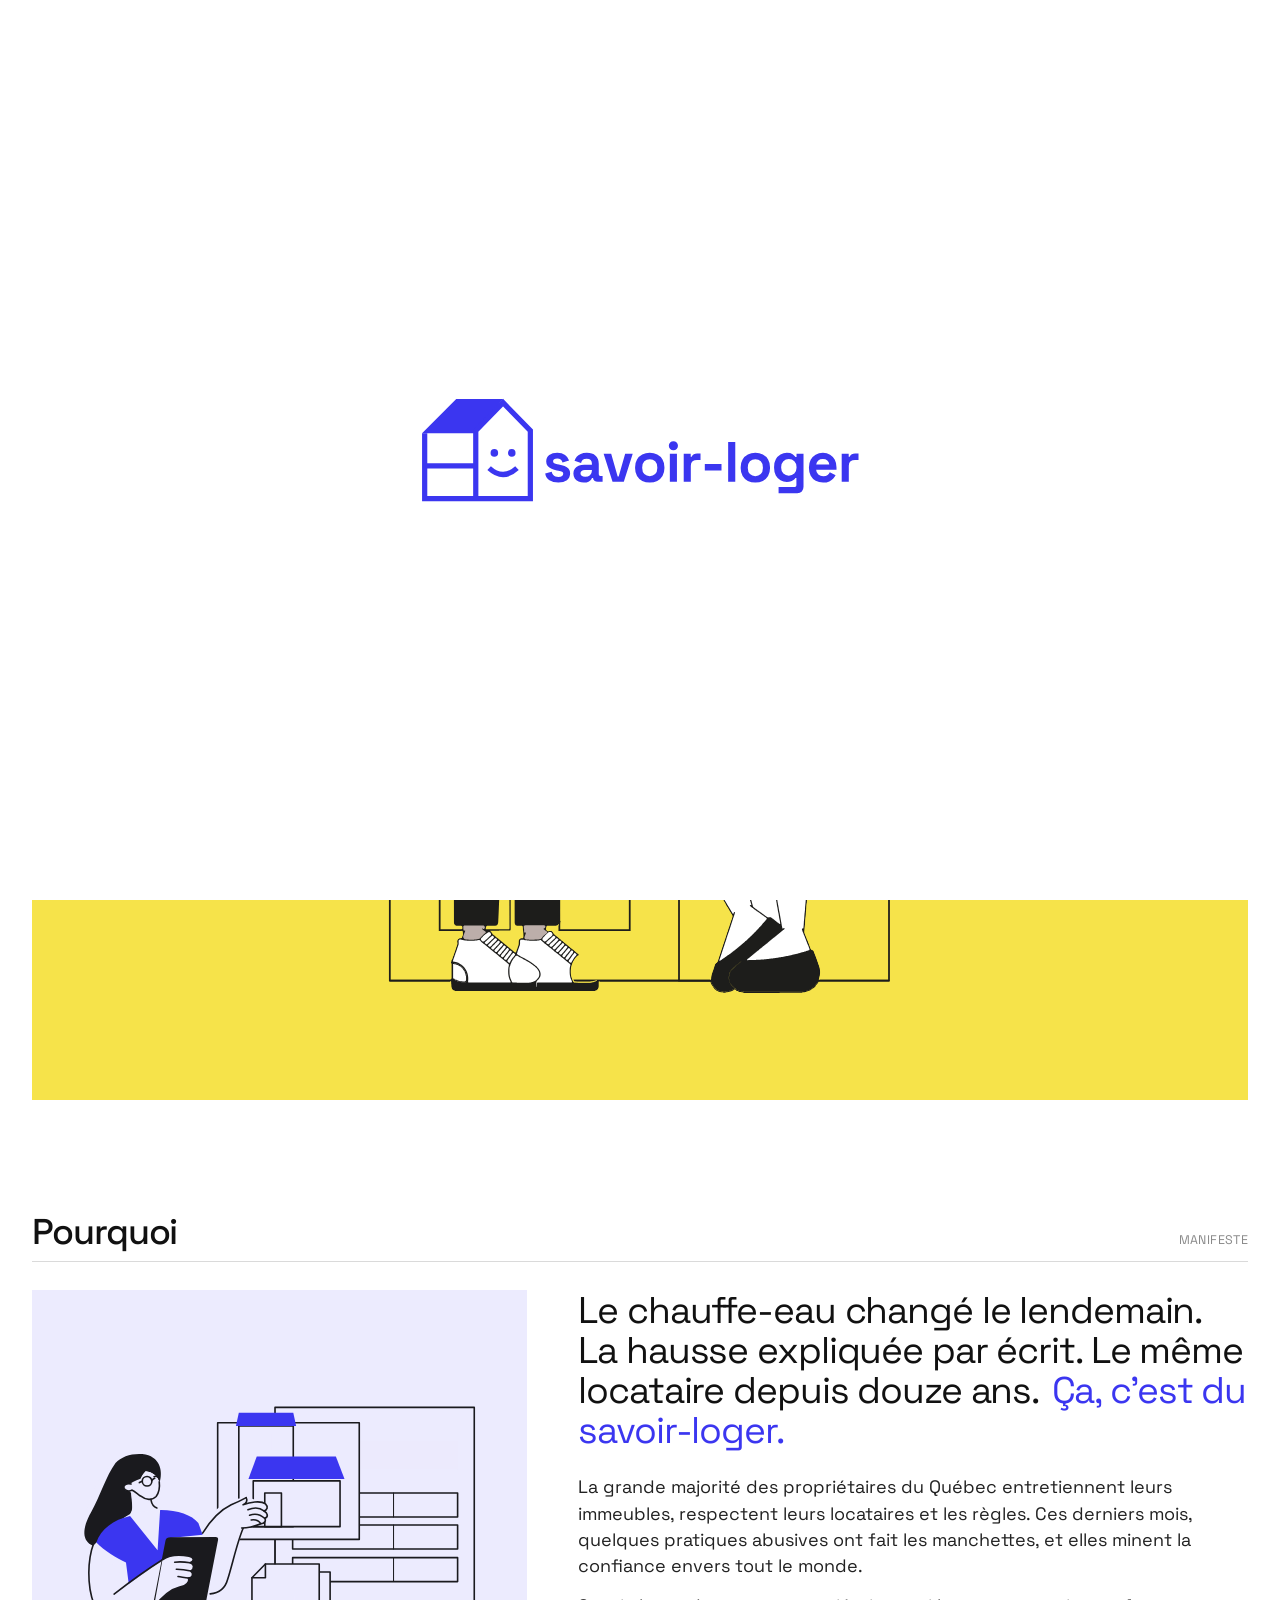
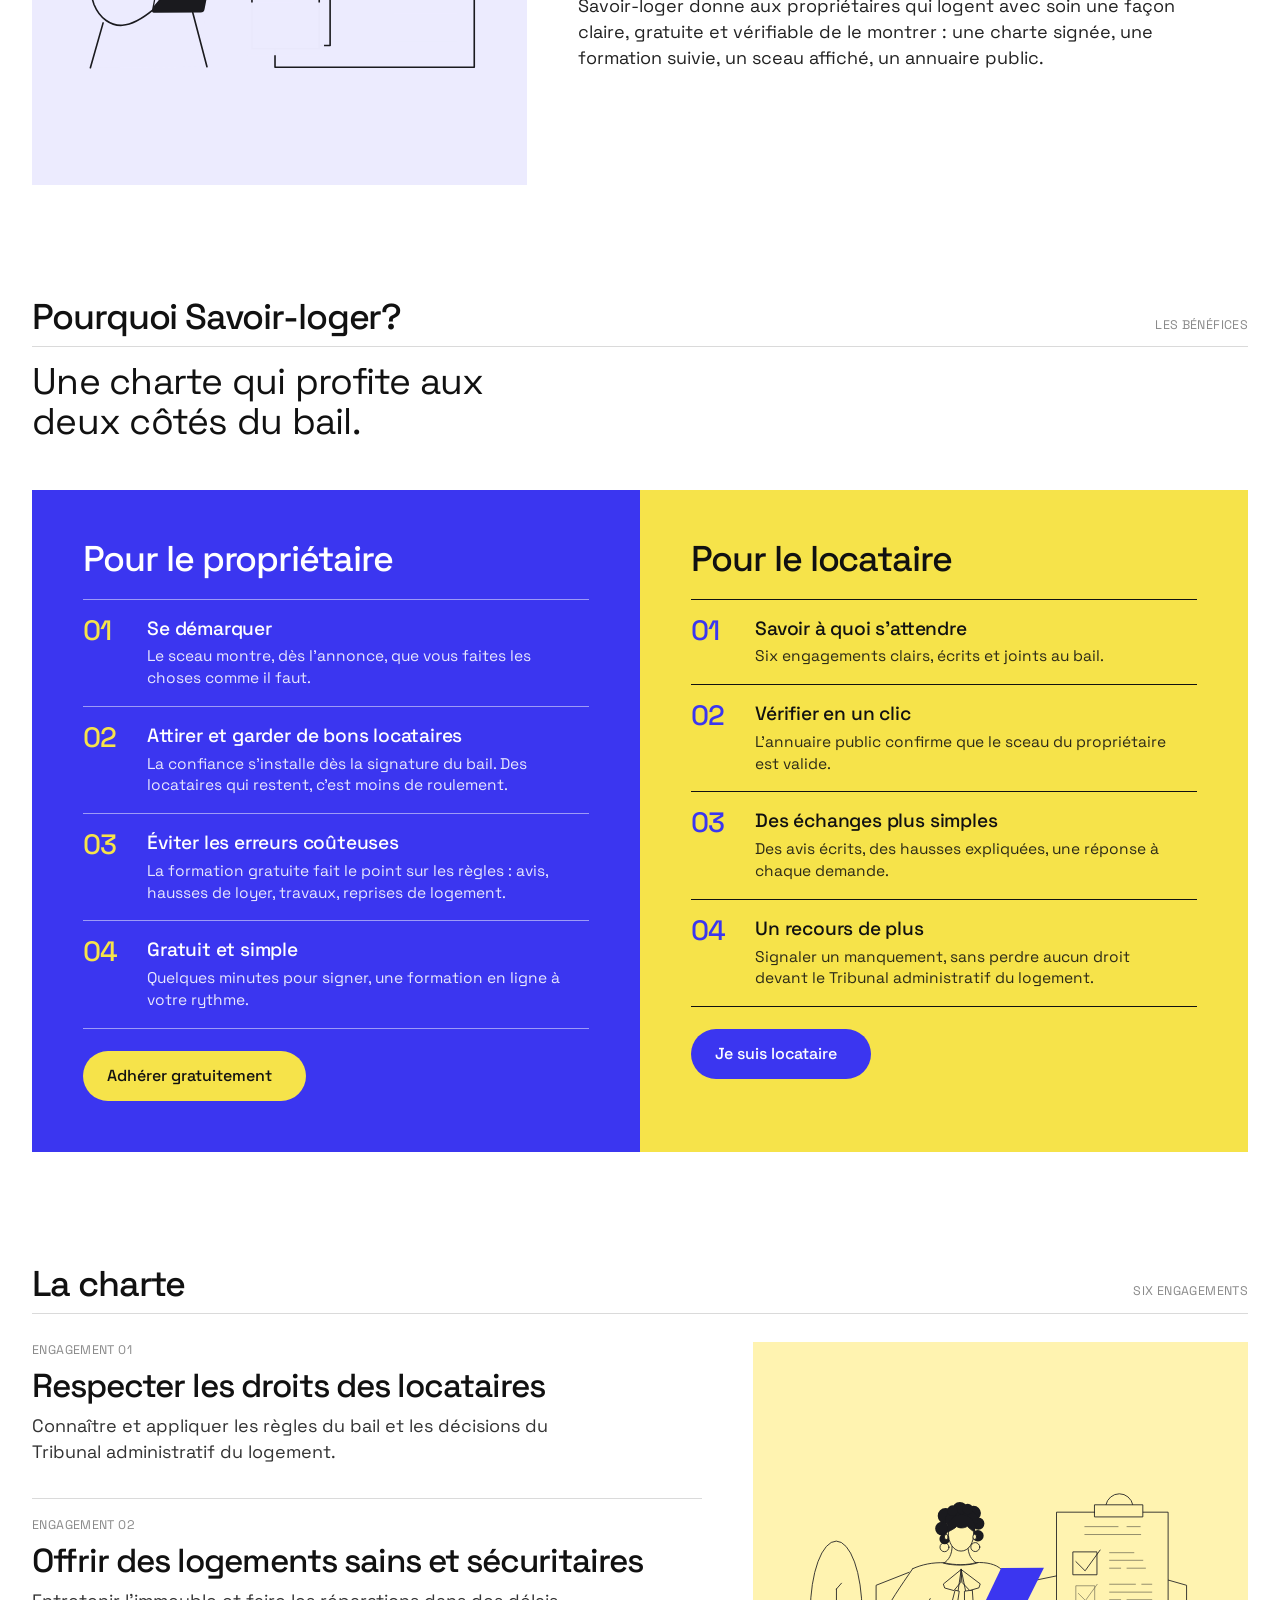
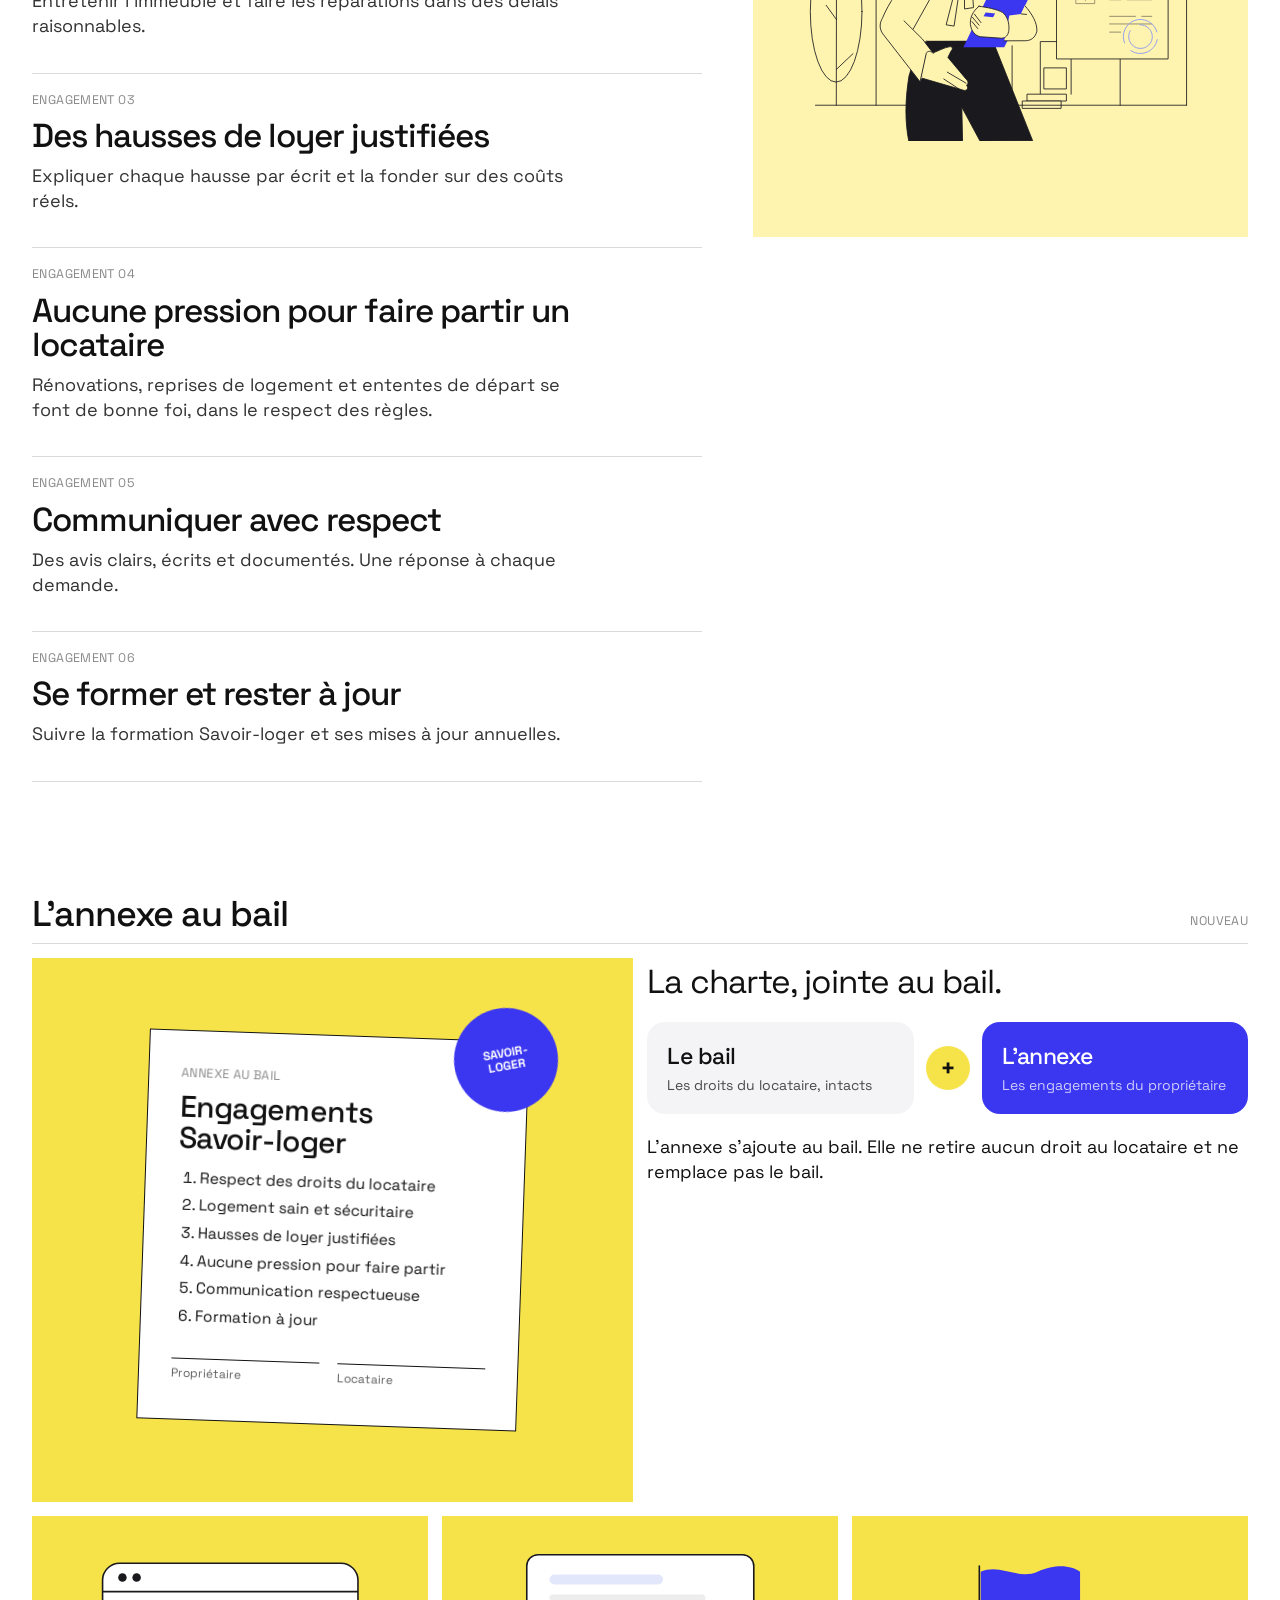
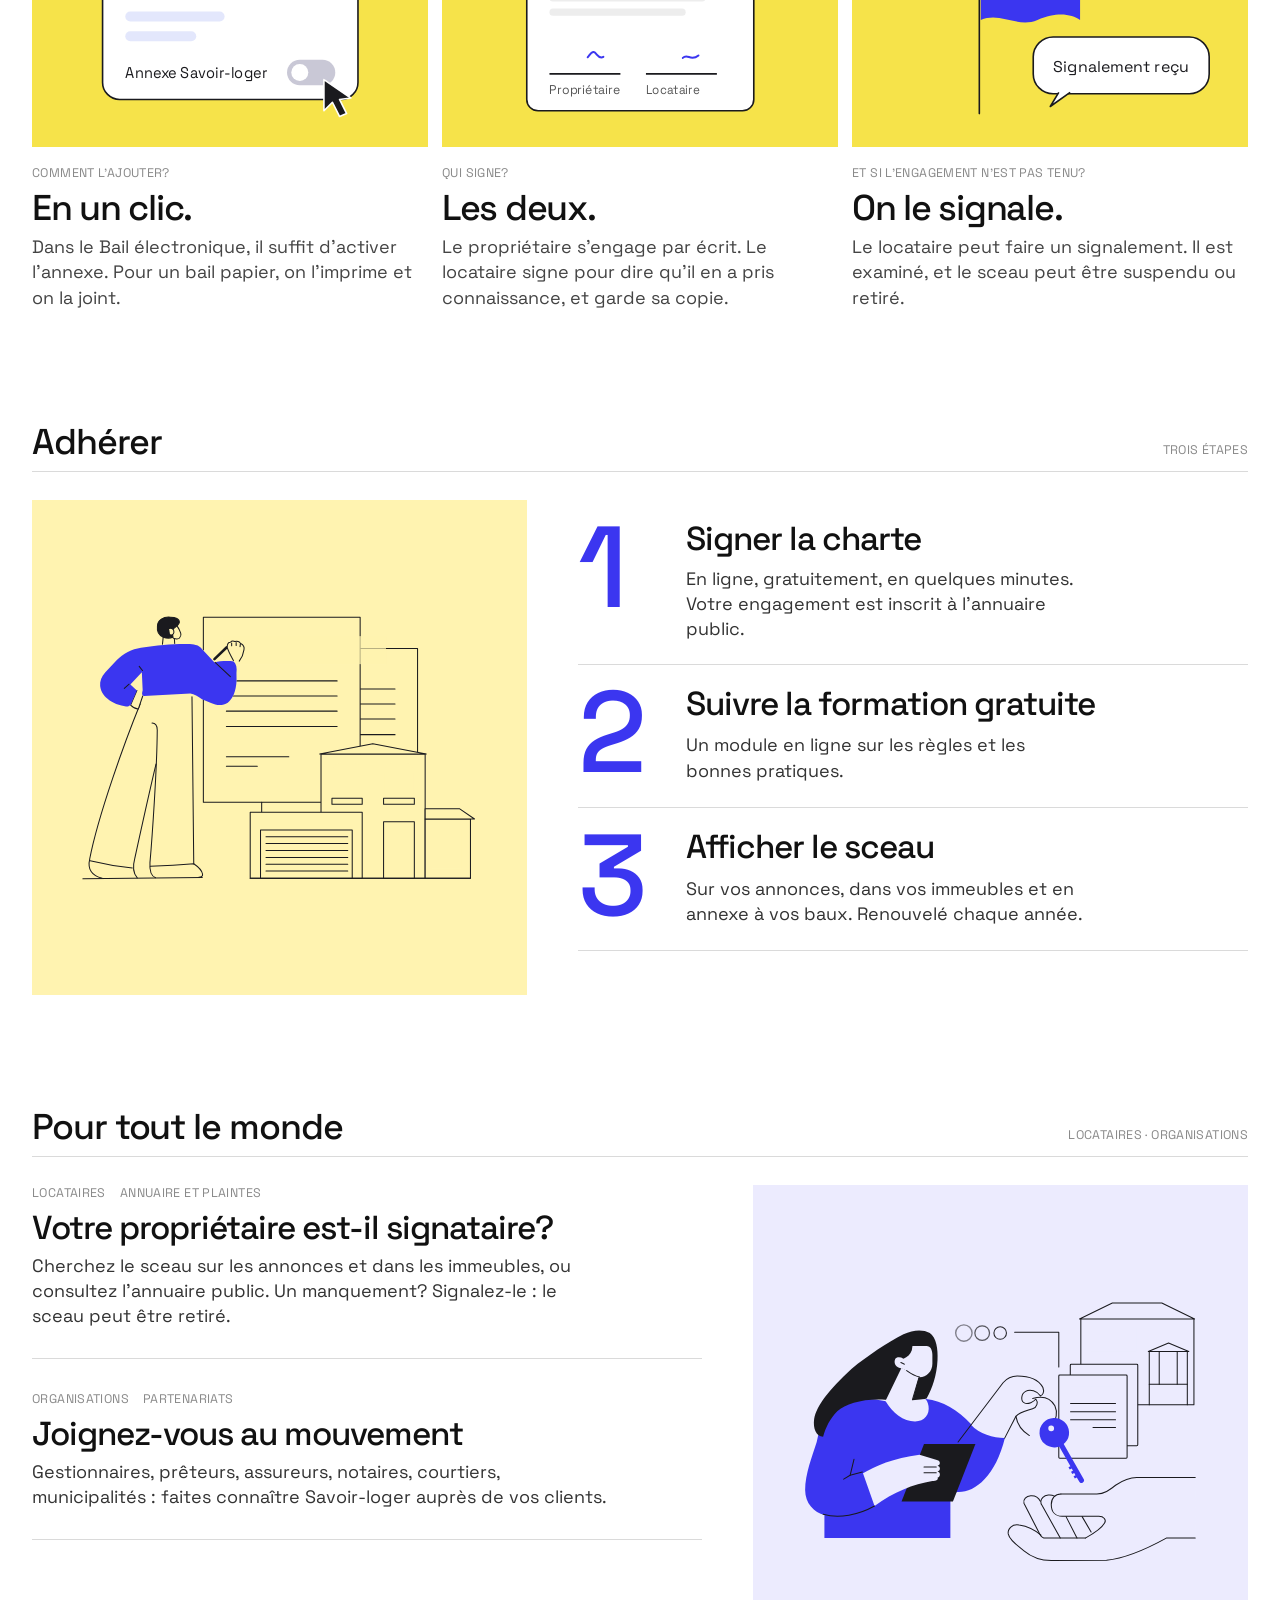
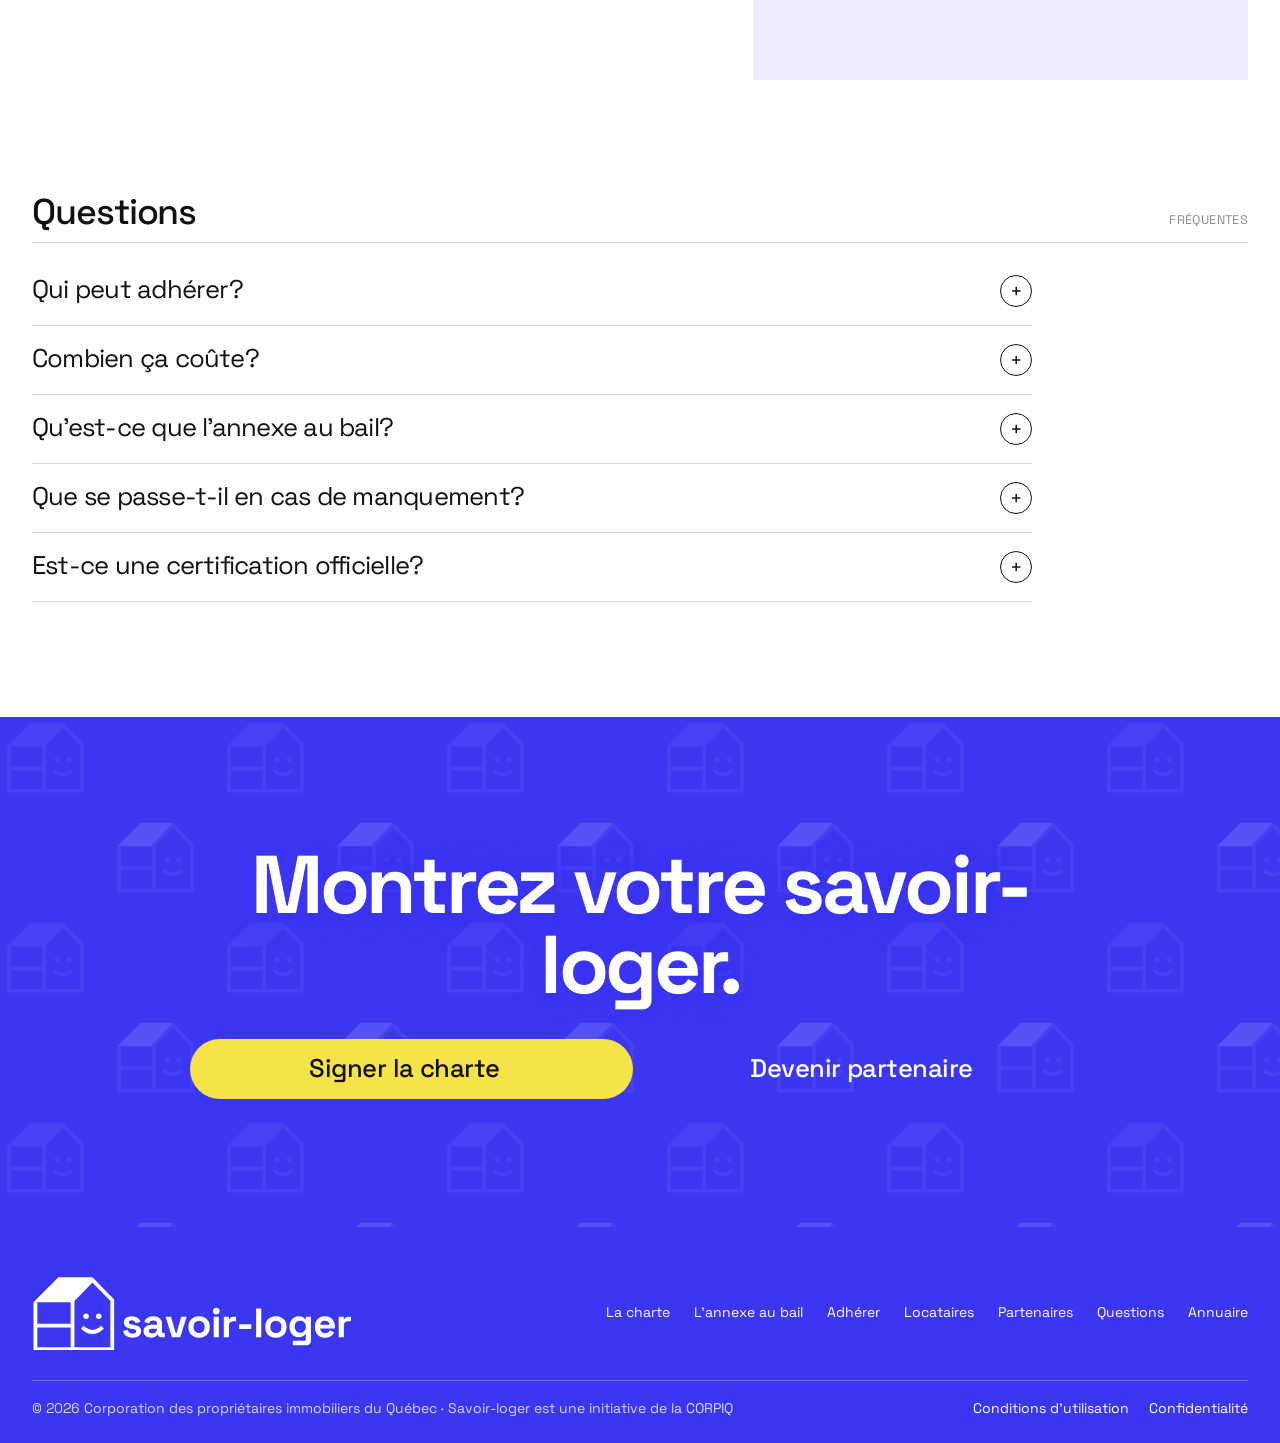
==== commit 37e9dd7c: "Update index.html" ====
--- a/savoirloger_website/index.html
+++ b/savoirloger_website/index.html
@@ -45,6 +45,14 @@
 <div class="petit"><p>La grande majorité des propriétaires du Québec entretiennent leurs immeubles, respectent leurs locataires et les règles. Ces derniers mois, quelques pratiques abusives ont fait les manchettes, et elles minent la confiance envers tout le monde.</p><p>Savoir-loger donne aux propriétaires qui logent avec soin une façon claire, gratuite et vérifiable de le montrer : une charte signée, une formation suivie, un sceau affiché, un annuaire public.</p></div>
 </div></div>
 
+</section>
+<section class="bloc" id="pourquoi">
+<div class="titre"><h2>Pourquoi Savoir-loger?</h2><span class="meta">Les bénéfices</span></div>
+<p class="gros intro-gros">Une charte qui profite aux deux côtés du bail.</p>
+<div class="bn-duo">
+<div class="bn bn-proprio"><h3>Pour le propriétaire</h3><ol class="bn-ol"><li><span class="bn-n">01</span><b>Se démarquer</b><span class="bn-t">Le sceau montre, dès l’annonce, que vous faites les choses comme il faut.</span></li><li><span class="bn-n">02</span><b>Attirer et garder de bons locataires</b><span class="bn-t">La confiance s’installe dès la signature du bail. Des locataires qui restent, c’est moins de roulement.</span></li><li><span class="bn-n">03</span><b>Éviter les erreurs coûteuses</b><span class="bn-t">La formation gratuite fait le point sur les règles : avis, hausses de loyer, travaux, reprises de logement.</span></li><li><span class="bn-n">04</span><b>Gratuit et simple</b><span class="bn-t">Quelques minutes pour signer, une formation en ligne à votre rythme.</span></li></ol><a class="pil-jaune" href="adherer.html">Adhérer gratuitement</a></div>
+<div class="bn bn-loc"><h3>Pour le locataire</h3><ol class="bn-ol"><li><span class="bn-n">01</span><b>Savoir à quoi s’attendre</b><span class="bn-t">Six engagements clairs, écrits et joints au bail.</span></li><li><span class="bn-n">02</span><b>Vérifier en un clic</b><span class="bn-t">L’annuaire public confirme que le sceau du propriétaire est valide.</span></li><li><span class="bn-n">03</span><b>Des échanges plus simples</b><span class="bn-t">Des avis écrits, des hausses expliquées, une réponse à chaque demande.</span></li><li><span class="bn-n">04</span><b>Un recours de plus</b><span class="bn-t">Signaler un manquement, sans perdre aucun droit devant le Tribunal administratif du logement.</span></li></ol><a class="pil-bleu" href="locataires.html">Je suis locataire</a></div>
+</div>
 </section>
 <section class="bloc" data-couleur="#F8CDD5" id="charte">
 <div class="titre"><h2>La charte</h2><span class="meta">Six engagements</span></div><div class="duo inverse"><figure class="visuel" style="background:#FFF3B0"><img alt="Une propriétaire coche les engagements d’une liste devant son immeuble" loading="lazy" src="illustrations/liste-fff3b0.svg"/></figure><ol class="charte">
@@ -127,7 +135,7 @@
 <section class="bloc" data-couleur="#F7C948" id="faq">
 <div class="titre"><h2>Questions</h2><span class="meta">Fréquentes</span></div>
 <div class="faq">
-<details class="qa"><summary>Qui peut adhérer?</summary><div class="r"><p>Tous les propriétaires de logements locatifs au Québec, membres de la CORPIQ ou non.</p></div></details>
+<details class="qa"><summary>Qui peut adhérer?</summary><div class="r"><p>Tous les propriétaires de logements locatifs au Québec.</p></div></details>
 <details class="qa"><summary>Combien ça coûte?</summary><div class="r"><p>Rien. L’adhésion à Savoir-loger, la formation et le sceau sont gratuits.</p></div></details>
 <details class="qa"><summary>Qu’est-ce que l’annexe au bail?</summary><div class="r"><p>Un document joint au bail qui reprend les engagements de la charte. Elle ajoute des engagements du propriétaire. Elle ne modifie pas le bail ni les droits du locataire.</p></div></details>
 <details class="qa"><summary>Que se passe-t-il en cas de manquement?</summary><div class="r"><p>Un locataire peut signaler un manquement. La plainte est examinée selon un processus publié, et le sceau peut être suspendu ou retiré.</p></div></details>
--- a/savoirloger_website/style.css
+++ b/savoirloger_website/style.css
@@ -685,3 +685,51 @@
 .accueil-bt .pil-bleu,.accueil-bt .pil-contour{height:52px;padding:0 24px;font-size:16px}
 #accueil .hero-ill{max-height:64vh}
 @media (max-width:900px){#accueil .tete{grid-template-columns:minmax(0,1fr)}}
+
+/* ===== v12 bénéfices ===== */
+.bn-duo{display:grid;grid-template-columns:1fr 1fr;gap:0}
+.bn{display:grid;align-content:start;gap:22px;padding:clamp(28px,4vw,56px)}
+.bn h3{font-size:clamp(28px,2.8vw,42px);font-weight:500;letter-spacing:-.03em;line-height:1}
+.bn-proprio{background:var(--bleu);color:#fff}
+.bn-loc{background:var(--jaune);color:var(--noir)}
+.bn-ol{list-style:none;margin:0;padding:0;border-top:1.6px solid currentColor}
+.bn-ol li{display:grid;grid-template-columns:52px 1fr;gap:4px 12px;padding:16px 0;border-bottom:1.6px solid currentColor}
+.bn-proprio .bn-ol,.bn-proprio .bn-ol li{border-color:rgba(255,255,255,.5)}
+.bn-ol .bn-n{grid-row:span 2;font-size:28px;font-weight:500;letter-spacing:-.04em;line-height:1}
+.bn-proprio .bn-n{color:var(--jaune)}.bn-loc .bn-n{color:var(--bleu)}
+.bn-ol b{font-weight:500;font-size:clamp(18px,1.5vw,21px);letter-spacing:-.01em}
+.bn-ol .bn-t{font-size:15.5px;opacity:.88;max-width:42ch}
+.bn .pil-jaune,.bn .pil-bleu{justify-self:start;height:50px;padding:0 24px;font-size:16px}
+.pil-jaune{display:inline-flex;align-items:center;gap:10px;border-radius:999px;font:500 15px/1 var(--texte);text-decoration:none;white-space:nowrap;background-color:var(--jaune);color:var(--noir);--rempli:#fff;background-image:linear-gradient(var(--rempli),var(--rempli));background-repeat:no-repeat;background-size:0% 100%;transition:background-size .45s cubic-bezier(.65,0,.35,1)}
+.pil-jaune:hover{background-size:100% 100%}
+.pil-jaune::after{content:"→";display:inline-block;max-width:0;opacity:0;overflow:hidden;transition:max-width .4s cubic-bezier(.65,0,.35,1),opacity .3s,margin .4s}
+.pil-jaune:hover::after{max-width:1.2em;opacity:1;margin-left:.35em}
+.bn-loc .pil-bleu{--rempli:var(--noir)}
+.bn-ligne{list-style:none;margin:0;padding:0;display:grid;grid-template-columns:repeat(4,minmax(0,1fr));gap:clamp(16px,2vw,28px)}
+.bn-ligne li{display:grid;gap:8px;align-content:start;border-top:1.6px solid var(--noir);padding-top:16px}
+.bn-ligne .bn-n{font-size:clamp(48px,5vw,72px);font-weight:500;letter-spacing:-.06em;line-height:.85;color:var(--bleu);transition:transform .5s cubic-bezier(.34,1.56,.64,1);justify-self:start}
+.bn-ligne li:hover .bn-n{transform:translateY(-6px) rotate(-4deg)}
+.bn-ligne b{font-weight:500;font-size:clamp(19px,1.6vw,23px);letter-spacing:-.015em;margin-top:8px}
+.bn-ligne .bn-t{color:#444;font-size:16px;max-width:32ch}
+@media (max-width:900px){.bn-duo,.bn-ligne{grid-template-columns:minmax(0,1fr)}}
+
+/* ===== v13 page signer : panneau « Et ensuite? » ===== */
+.s-panneau{background:var(--bleu);color:#fff;padding:clamp(28px,3.5vw,48px);display:grid;gap:28px}
+.sp-tete{display:flex;justify-content:space-between;align-items:center;gap:16px}
+.sp-tete h2{font-size:clamp(34px,3.4vw,52px);font-weight:500;letter-spacing:-.04em;line-height:1}
+.sp-tete .sceau-xl{width:120px;flex:none;justify-self:auto}
+.sp-tete .sceau-xl>svg circle:first-of-type{fill:#2C27D8}
+.sp-etapes{list-style:none;margin:0;padding:0;display:grid;gap:0;position:relative}
+.sp-etapes li{display:grid;grid-template-columns:64px 1fr;gap:18px;padding-bottom:28px;position:relative}
+.sp-etapes li:last-child{padding-bottom:0}
+.sp-etapes li:not(:last-child)::before{content:"";position:absolute;left:31px;top:64px;bottom:4px;border-left:1.6px dashed rgba(255,255,255,.55)}
+.sp-n{width:64px;height:64px;border-radius:50%;background:var(--jaune);color:var(--noir);display:grid;place-items:center;font-size:28px;font-weight:500;letter-spacing:-.04em;transition:transform .5s cubic-bezier(.34,1.56,.64,1)}
+.sp-etapes li:hover .sp-n{transform:rotate(-12deg) scale(1.08)}
+.sp-etapes div{display:grid;gap:4px;padding-top:4px}
+.sp-quand{font-size:12.5px;letter-spacing:.08em;text-transform:uppercase;color:var(--jaune)}
+.sp-etapes b{display:block;font-weight:500;font-size:clamp(20px,1.7vw,24px);letter-spacing:-.015em}
+.sp-etapes p{color:rgba(255,255,255,.85);font-size:16px;max-width:38ch}
+.sp-pied{display:flex;flex-wrap:wrap;gap:8px;border-top:1.6px solid rgba(255,255,255,.45);padding-top:20px}
+.sp-pied span{font-size:13.5px;border:1.6px solid rgba(255,255,255,.7);border-radius:999px;padding:6px 12px}
+.s-page .deux-col{align-items:start}
+main>section.s-page{padding-bottom:clamp(64px,8vw,120px)}
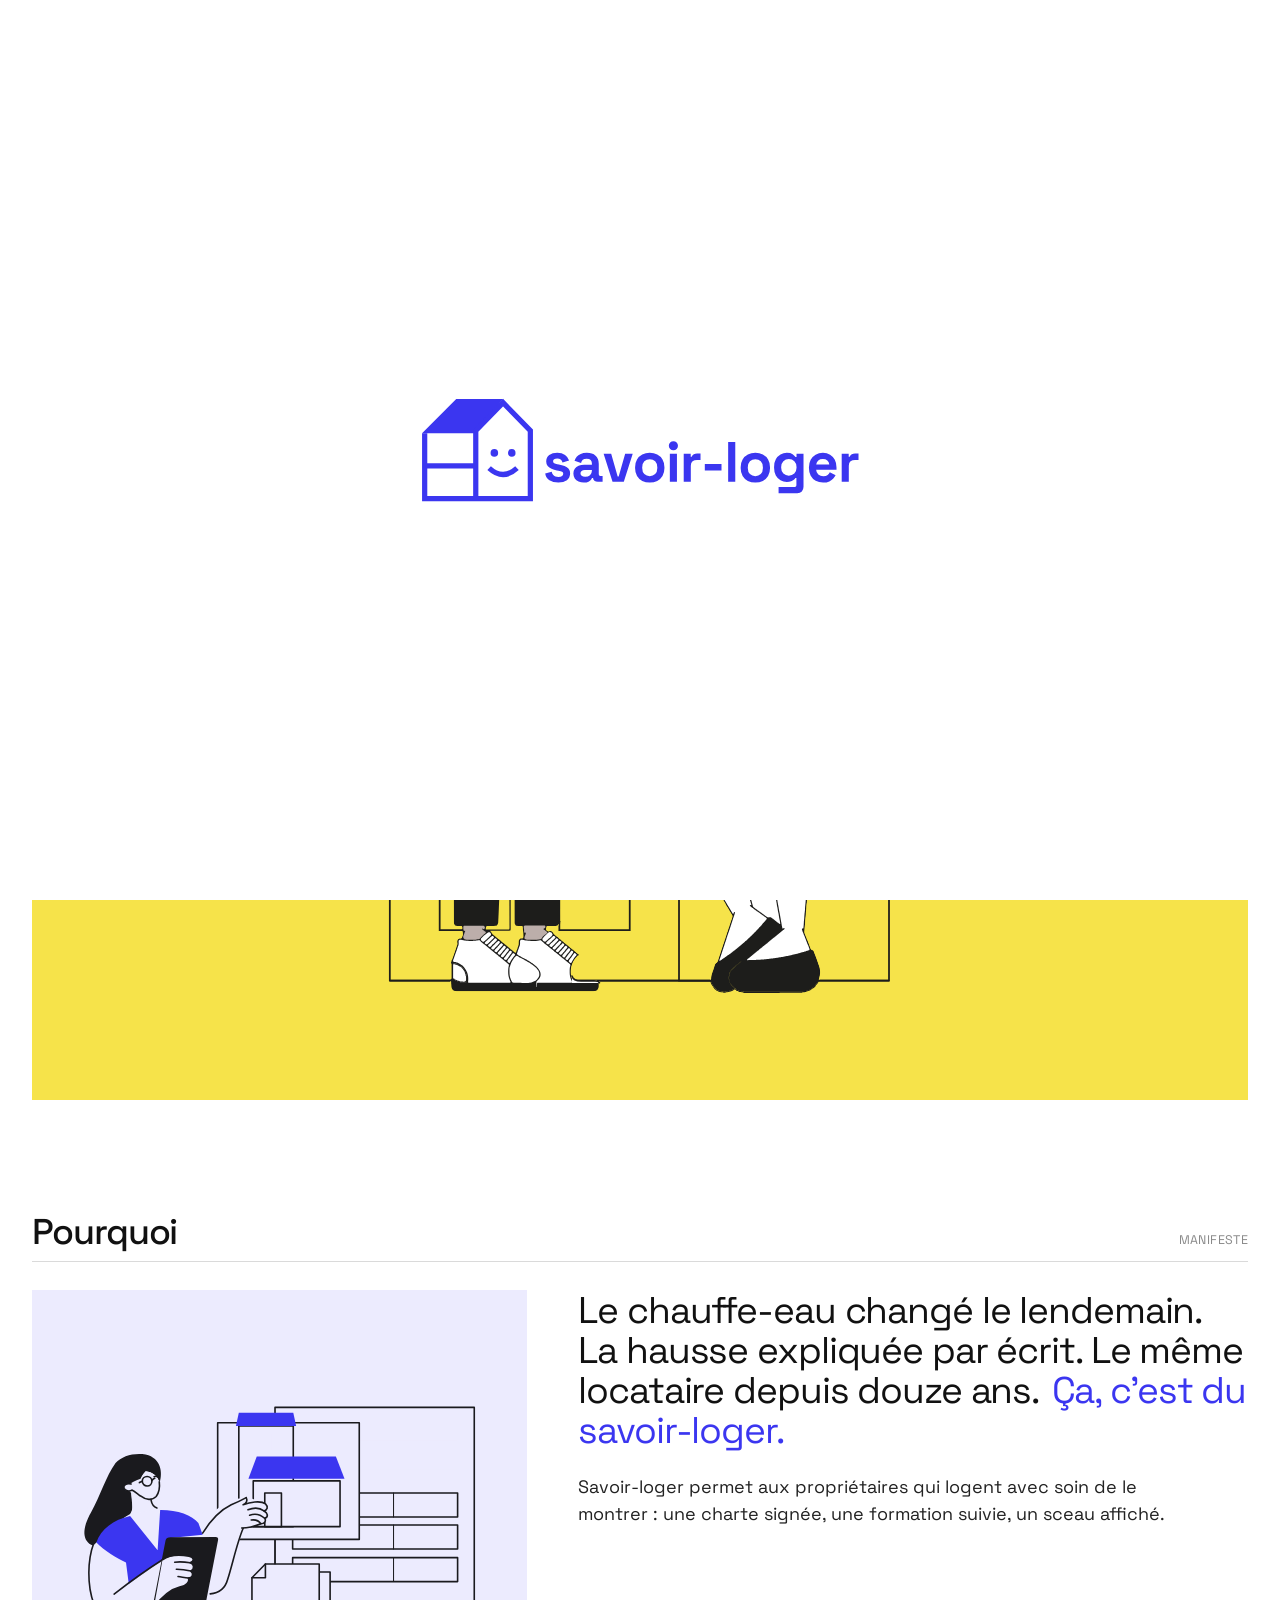
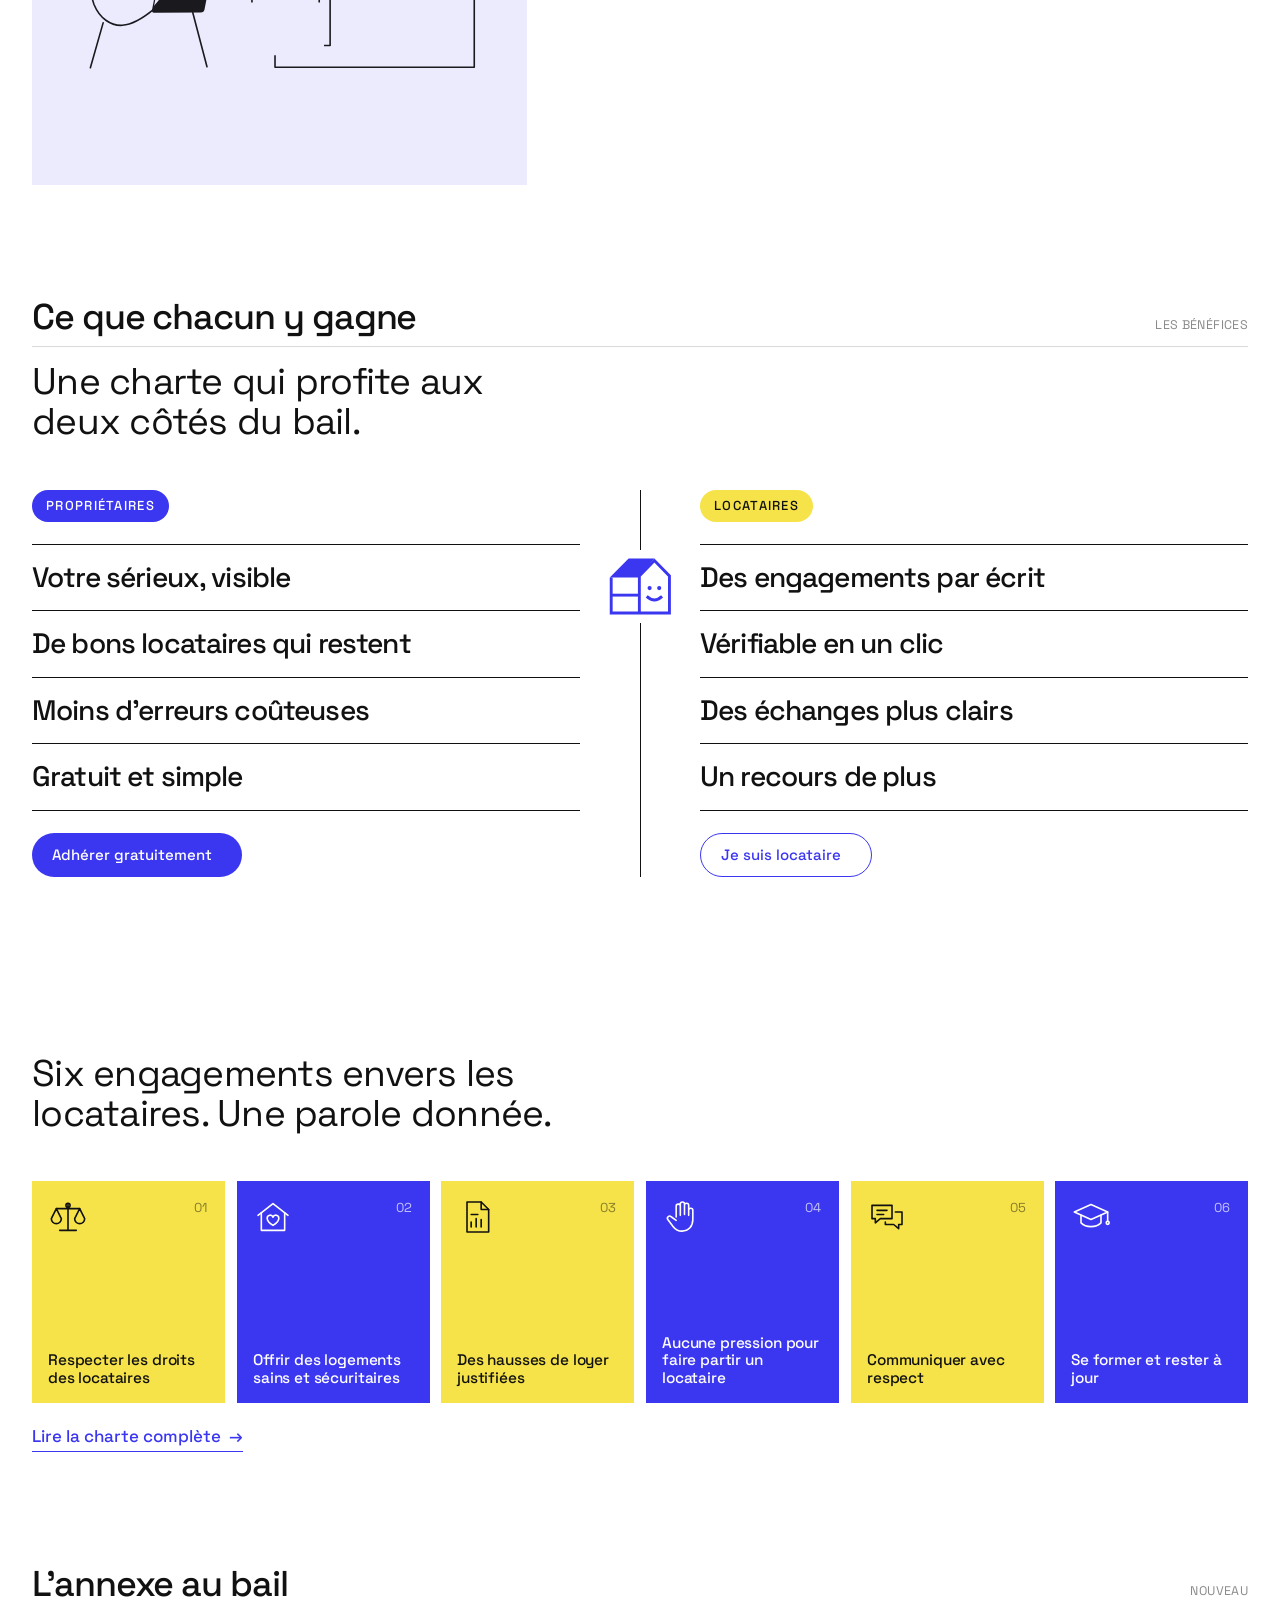
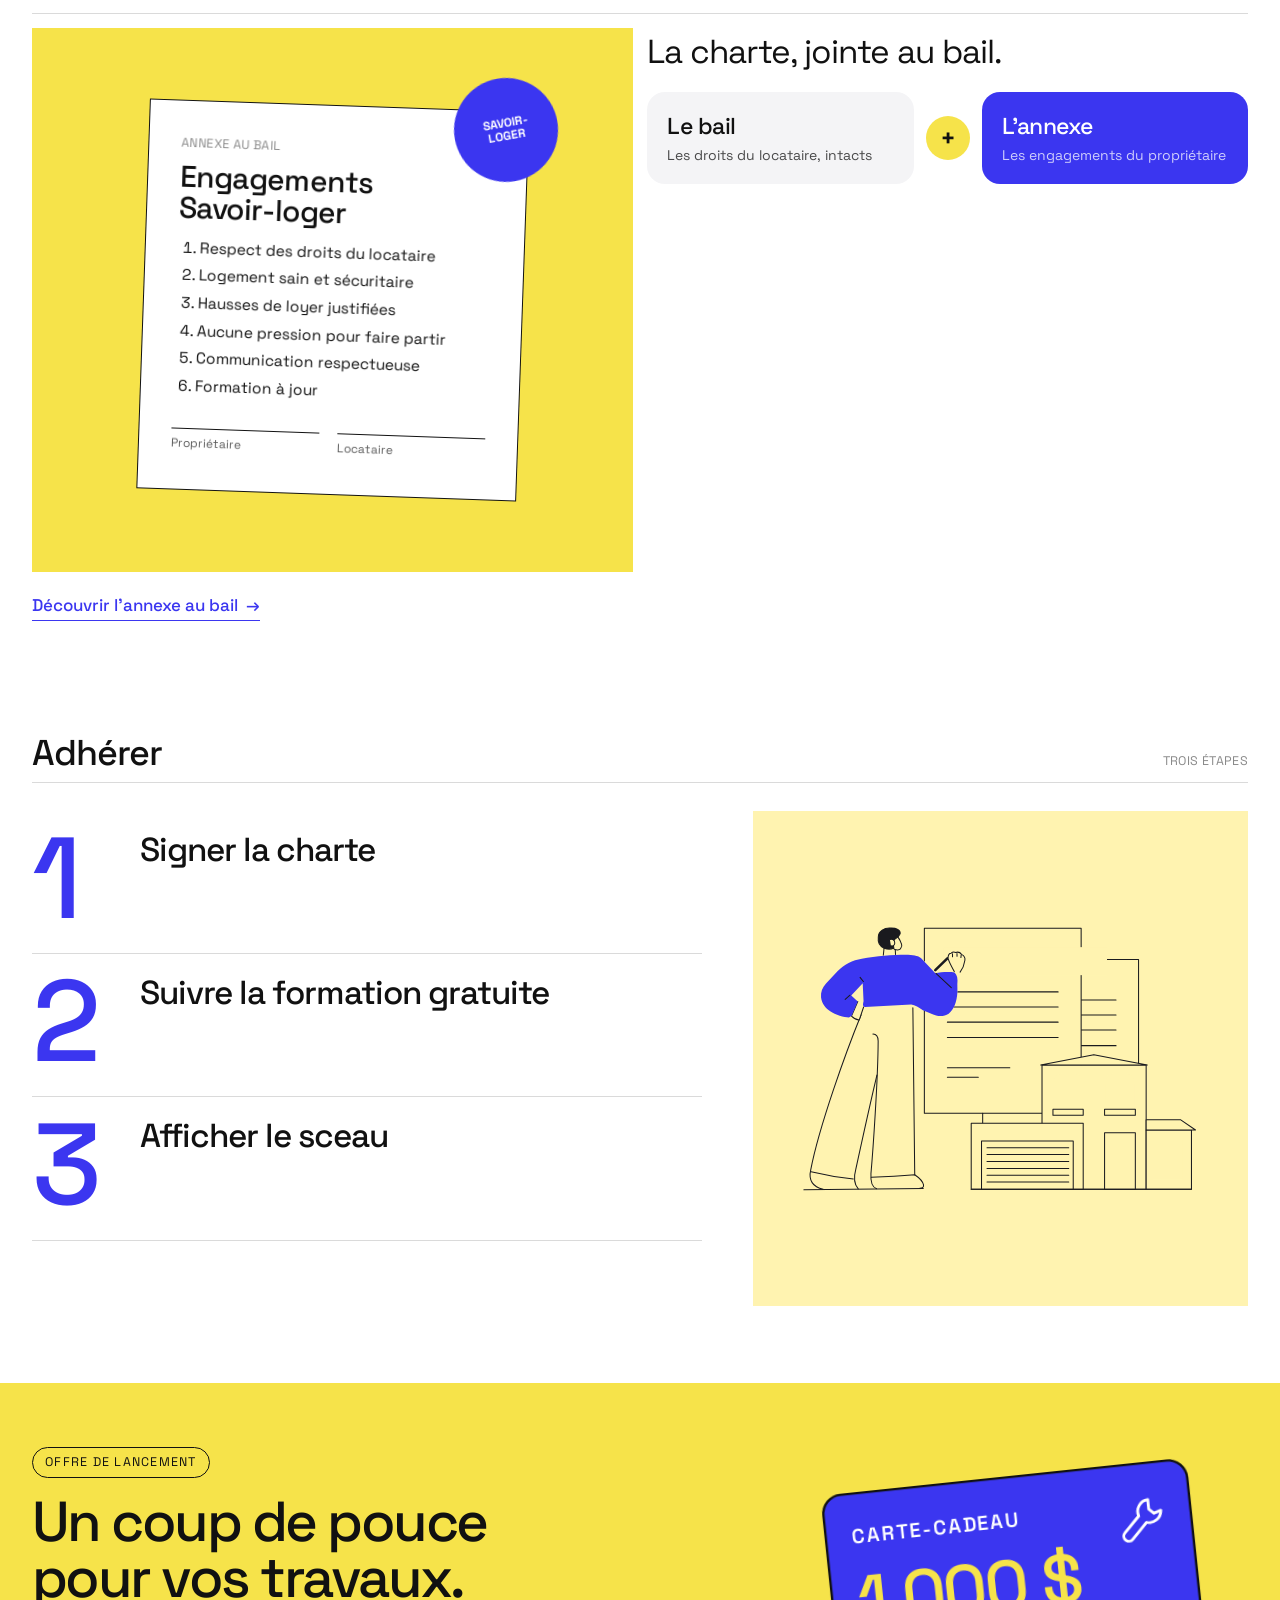
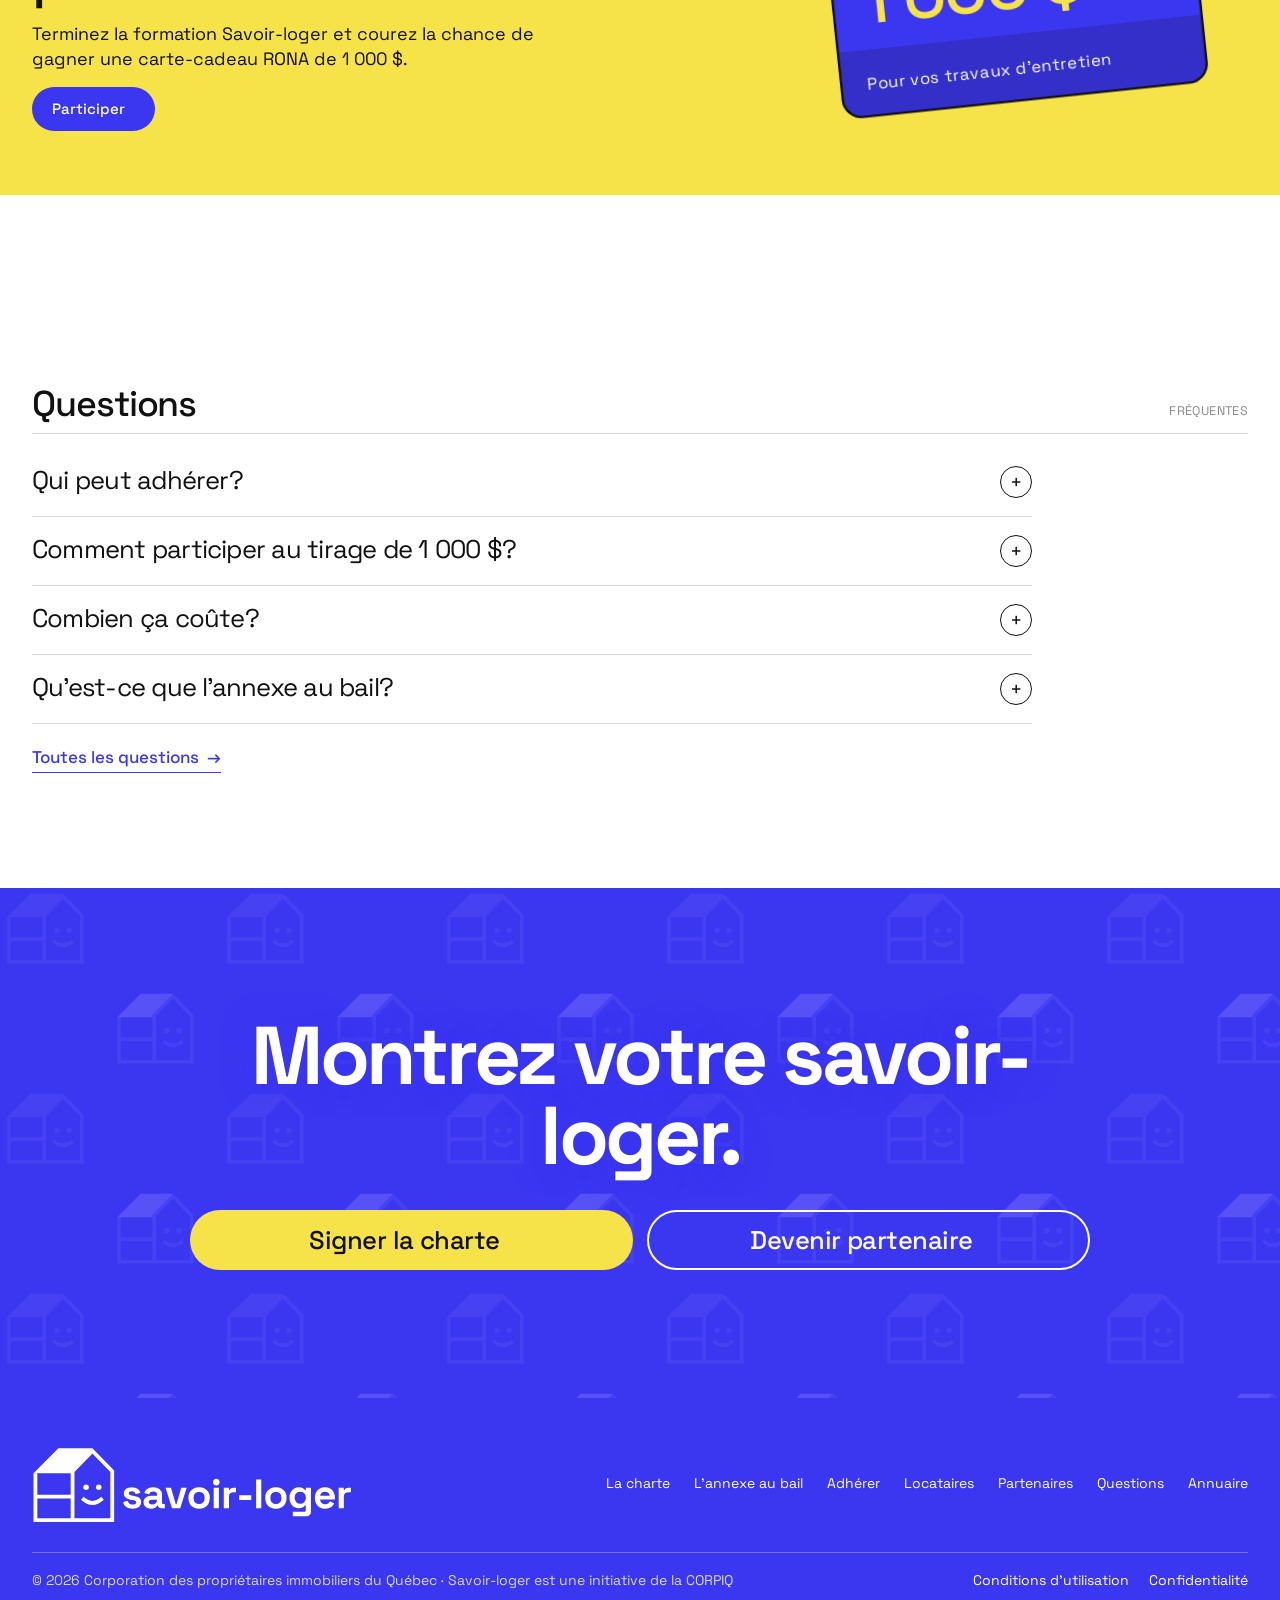
==== commit 5a8a4998: "Update index.html" ====
--- a/savoirloger_website/index.html
+++ b/savoirloger_website/index.html
@@ -42,28 +42,24 @@
 <section class="bloc" data-couleur="#F7C948" id="manifeste">
 <div class="titre"><h2>Pourquoi</h2><span class="meta">Manifeste</span></div><div class="duo"><figure class="visuel" style="background:#ECEBFE"><img alt="Une propriétaire gère ses logements sur une tablette" loading="lazy" src="illustrations/gestion-ecebfe.svg"/></figure><div class="manif">
 <p class="gros">Le chauffe-eau changé le lendemain. La hausse expliquée par écrit. Le même locataire depuis douze ans. <em>Ça, c’est du savoir-loger.</em></p>
-<div class="petit"><p>La grande majorité des propriétaires du Québec entretiennent leurs immeubles, respectent leurs locataires et les règles. Ces derniers mois, quelques pratiques abusives ont fait les manchettes, et elles minent la confiance envers tout le monde.</p><p>Savoir-loger donne aux propriétaires qui logent avec soin une façon claire, gratuite et vérifiable de le montrer : une charte signée, une formation suivie, un sceau affiché, un annuaire public.</p></div>
+<div class="petit"><p>Savoir-loger permet aux propriétaires qui logent avec soin de le montrer : une charte signée, une formation suivie, un sceau affiché.</p></div>
 </div></div>
 
 </section>
-<section class="bloc" id="pourquoi">
-<div class="titre"><h2>Pourquoi Savoir-loger?</h2><span class="meta">Les bénéfices</span></div>
+<section class="bloc gg" id="pourquoi">
+<div class="titre"><h2>Ce que chacun y gagne</h2><span class="meta">Les bénéfices</span></div>
 <p class="gros intro-gros">Une charte qui profite aux deux côtés du bail.</p>
-<div class="bn-duo">
-<div class="bn bn-proprio"><h3>Pour le propriétaire</h3><ol class="bn-ol"><li><span class="bn-n">01</span><b>Se démarquer</b><span class="bn-t">Le sceau montre, dès l’annonce, que vous faites les choses comme il faut.</span></li><li><span class="bn-n">02</span><b>Attirer et garder de bons locataires</b><span class="bn-t">La confiance s’installe dès la signature du bail. Des locataires qui restent, c’est moins de roulement.</span></li><li><span class="bn-n">03</span><b>Éviter les erreurs coûteuses</b><span class="bn-t">La formation gratuite fait le point sur les règles : avis, hausses de loyer, travaux, reprises de logement.</span></li><li><span class="bn-n">04</span><b>Gratuit et simple</b><span class="bn-t">Quelques minutes pour signer, une formation en ligne à votre rythme.</span></li></ol><a class="pil-jaune" href="adherer.html">Adhérer gratuitement</a></div>
-<div class="bn bn-loc"><h3>Pour le locataire</h3><ol class="bn-ol"><li><span class="bn-n">01</span><b>Savoir à quoi s’attendre</b><span class="bn-t">Six engagements clairs, écrits et joints au bail.</span></li><li><span class="bn-n">02</span><b>Vérifier en un clic</b><span class="bn-t">L’annuaire public confirme que le sceau du propriétaire est valide.</span></li><li><span class="bn-n">03</span><b>Des échanges plus simples</b><span class="bn-t">Des avis écrits, des hausses expliquées, une réponse à chaque demande.</span></li><li><span class="bn-n">04</span><b>Un recours de plus</b><span class="bn-t">Signaler un manquement, sans perdre aucun droit devant le Tribunal administratif du logement.</span></li></ol><a class="pil-bleu" href="locataires.html">Je suis locataire</a></div>
+<div class="gg-grille">
+<div class="gg-col gg-p"><span class="gg-qui">Propriétaires</span><ul class="gg-l"><li><b>Votre sérieux, visible</b></li><li><b>De bons locataires qui restent</b></li><li><b>Moins d’erreurs coûteuses</b></li><li><b>Gratuit et simple</b></li></ul><a class="pil-bleu" href="adherer.html">Adhérer gratuitement</a></div>
+<div aria-hidden="true" class="gg-mil"><svg viewbox="0 0 200 178"><use height="178" href="#maison" width="200"></use></svg></div>
+<div class="gg-col gg-l2"><span class="gg-qui">Locataires</span><ul class="gg-l"><li><b>Des engagements par écrit</b></li><li><b>Vérifiable en un clic</b></li><li><b>Des échanges plus clairs</b></li><li><b>Un recours de plus</b></li></ul><a class="pil-contour" href="locataires.html">Je suis locataire</a></div>
 </div>
 </section>
-<section class="bloc" data-couleur="#F8CDD5" id="charte">
-<div class="titre"><h2>La charte</h2><span class="meta">Six engagements</span></div><div class="duo inverse"><figure class="visuel" style="background:#FFF3B0"><img alt="Une propriétaire coche les engagements d’une liste devant son immeuble" loading="lazy" src="illustrations/liste-fff3b0.svg"/></figure><ol class="charte">
-<li><span class="meta"><span>Engagement 01</span></span><h3>Respecter les droits des locataires</h3><p>Connaître et appliquer les règles du bail et les décisions du Tribunal administratif du logement.</p></li>
-<li><span class="meta"><span>Engagement 02</span></span><h3>Offrir des logements sains et sécuritaires</h3><p>Entretenir l’immeuble et faire les réparations dans des délais raisonnables.</p></li>
-<li><span class="meta"><span>Engagement 03</span></span><h3>Des hausses de loyer justifiées</h3><p>Expliquer chaque hausse par écrit et la fonder sur des coûts réels.</p></li>
-<li><span class="meta"><span>Engagement 04</span></span><h3>Aucune pression pour faire partir un locataire</h3><p>Rénovations, reprises de logement et ententes de départ se font de bonne foi, dans le respect des règles.</p></li>
-<li><span class="meta"><span>Engagement 05</span></span><h3>Communiquer avec respect</h3><p>Des avis clairs, écrits et documentés. Une réponse à chaque demande.</p></li>
-<li><span class="meta"><span>Engagement 06</span></span><h3>Se former et rester à jour</h3><p>Suivre la formation Savoir-loger et ses mises à jour annuelles.</p></li>
-</ol></div>
-
+<section class="bloc" id="charte">
+<div class="titre"><h2>La charte</h2><span class="meta">Six engagements</span></div>
+<p class="gros intro-gros">Six engagements envers les locataires. Une parole donnée.</p>
+<ol class="ch-tuiles acc-tuiles"><li><a href="la-charte.html#eng-1" style="--d:0ms"><span class="tu-ic"><svg aria-hidden="true" fill="none" height="40" stroke="currentColor" stroke-linecap="round" stroke-linejoin="round" stroke-width="1.8" viewbox="0 0 48 48" width="40"><path d="M24 8v32M14 40h20M10 14h28"></path><path d="M10 14l-6 12a6 6 0 0 0 12 0zM38 14l-6 12a6 6 0 0 0 12 0z"></path><circle cx="24" cy="10" r="2.5"></circle></svg></span><span class="tu-n">01</span><span class="tu-t">Respecter les droits des locataires</span></a></li><li><a href="la-charte.html#eng-2" style="--d:80ms"><span class="tu-ic"><svg aria-hidden="true" fill="none" height="40" stroke="currentColor" stroke-linecap="round" stroke-linejoin="round" stroke-width="1.8" viewbox="0 0 48 48" width="40"><path d="M6 22 24 8l18 14"></path><path d="M10 19v21h28V19"></path><path d="M24 34s-7-4.2-7-8.6a3.6 3.6 0 0 1 7-1.2 3.6 3.6 0 0 1 7 1.2c0 4.4-7 8.6-7 8.6z"></path></svg></span><span class="tu-n">02</span><span class="tu-t">Offrir des logements sains et sécuritaires</span></a></li><li><a href="la-charte.html#eng-3" style="--d:160ms"><span class="tu-ic"><svg aria-hidden="true" fill="none" height="40" stroke="currentColor" stroke-linecap="round" stroke-linejoin="round" stroke-width="1.8" viewbox="0 0 48 48" width="40"><path d="M12 6h17l9 9v27H12z"></path><path d="M29 6v9h9"></path><path d="M17 36v-6M23 36V26M29 36v-9"></path><path d="M17 21h8"></path></svg></span><span class="tu-n">03</span><span class="tu-t">Des hausses de loyer justifiées</span></a></li><li><a href="la-charte.html#eng-4" style="--d:240ms"><span class="tu-ic"><svg aria-hidden="true" fill="none" height="40" stroke="currentColor" stroke-linecap="round" stroke-linejoin="round" stroke-width="1.8" viewbox="0 0 48 48" width="40"><path d="M17 24V11a2.5 2.5 0 0 1 5 0v11M22 21V8.5a2.5 2.5 0 0 1 5 0V21M27 21V10a2.5 2.5 0 0 1 5 0v12M32 22v-6a2.5 2.5 0 0 1 5 0v11c0 8-5 14-13 14-5 0-8-2-11-6l-6-8a2.6 2.6 0 0 1 4-3.3L17 28"></path></svg></span><span class="tu-n">04</span><span class="tu-t">Aucune pression pour faire partir un locataire</span></a></li><li><a href="la-charte.html#eng-5" style="--d:320ms"><span class="tu-ic"><svg aria-hidden="true" fill="none" height="40" stroke="currentColor" stroke-linecap="round" stroke-linejoin="round" stroke-width="1.8" viewbox="0 0 48 48" width="40"><path d="M6 10h24v16H16l-6 5v-5H6z"></path><path d="M34 18h8v15h-4v5l-6-5H22v-3"></path><path d="M12 16h12M12 21h8"></path></svg></span><span class="tu-n">05</span><span class="tu-t">Communiquer avec respect</span></a></li><li><a href="la-charte.html#eng-6" style="--d:400ms"><span class="tu-ic"><svg aria-hidden="true" fill="none" height="40" stroke="currentColor" stroke-linecap="round" stroke-linejoin="round" stroke-width="1.8" viewbox="0 0 48 48" width="40"><path d="M4 18 24 9l20 9-20 9z"></path><path d="M12 22v9c3 3 7 4.5 12 4.5s9-1.5 12-4.5v-9"></path><path d="M44 18v11"></path><circle cx="44" cy="31" r="1.8"></circle></svg></span><span class="tu-n">06</span><span class="tu-t">Se former et rester à jour</span></a></li></ol>
+<a class="lien-suite" href="la-charte.html">Lire la charte complète</a>
 </section>
 <section class="bloc" data-couleur="#FBE9D7" id="annexe">
 <div class="titre"><h2>L’annexe au bail</h2><span class="meta">Nouveau</span></div>
@@ -76,71 +72,39 @@
 <span aria-hidden="true" class="eq-plus">+</span>
 <span class="eq-a"><b>L’annexe</b><small>Les engagements du propriétaire</small></span>
 </div>
-<p>L’annexe s’ajoute au bail. Elle ne retire aucun droit au locataire et ne remplace pas le bail.</p>
 </div>
 </div>
-<ul class="trio2">
-<li>
-<div aria-hidden="true" class="t2-scene" style="background:#F6E34A">
-<svg class="sc-clic" viewbox="0 0 240 140">
-<rect fill="#fff" height="96" rx="12" stroke="#1A1A1E" stroke-width="1.6" width="180" x="30" y="22"></rect>
-<path d="M30 42h180" stroke="#1A1A1E" stroke-width="1.6"></path><circle cx="44" cy="32" fill="#1A1A1E" r="3"></circle><circle cx="54" cy="32" fill="#1A1A1E" r="3"></circle>
-<rect fill="#E3E7FC" height="7" rx="3.5" width="70" x="46" y="56"></rect><rect fill="#E3E7FC" height="7" rx="3.5" width="50" x="46" y="70"></rect>
-<text fill="#1A1A1E" font-family="Space Grotesk,Arial" font-size="11" lengthadjust="spacingAndGlyphs" textlength="100" x="46" y="103">Annexe Savoir-loger</text>
-<g class="bascule"><rect class="b-fond" height="18" rx="9" width="34" x="160" y="90"></rect><circle class="b-rond" cx="169" cy="99" fill="#fff" r="6"></circle></g>
-<path class="curseur" d="M186 104l0 22 6-6 5 10 5-2-5-10 8-1z" fill="#1A1A1E" stroke="#fff" stroke-linejoin="round" stroke-width="1.5"></path>
-</svg></div>
-<span class="meta">Comment l’ajouter?</span><h3>En un clic.</h3><p>Dans le Bail électronique, il suffit d’activer l’annexe. Pour un bail papier, on l’imprime et on la joint.</p>
-</li>
-<li>
-<div aria-hidden="true" class="t2-scene" style="background:#F6E34A">
-<svg class="sc-sign" viewbox="0 0 240 140">
-<rect fill="#fff" height="110" rx="8" stroke="#1A1A1E" stroke-width="1.6" width="160" x="40" y="16"></rect>
-<rect fill="#E3E7FC" height="7" rx="3.5" width="80" x="56" y="30"></rect><rect fill="#EDEDED" height="5" rx="2.5" width="110" x="56" y="44"></rect><rect fill="#EDEDED" height="5" rx="2.5" width="96" x="56" y="54"></rect>
-<path class="sig s1" d="M58 92c6-14 10 6 15-3s6 5 11-2 5 4 10 1" fill="none" pathlength="1" stroke="#3B36F0" stroke-linecap="round" stroke-width="2"></path>
-<path class="sig s2" d="M128 92c4-10 8 4 12-2s5 6 9 0 6 2 12-3" fill="none" pathlength="1" stroke="#3B36F0" stroke-linecap="round" stroke-width="2"></path>
-<path d="M56 100h50M124 100h50" stroke="#1A1A1E" stroke-width="1.4"></path>
-<text fill="#555" font-family="Space Grotesk,Arial" font-size="9" lengthadjust="spacingAndGlyphs" textlength="50" x="56" y="114">Propriétaire</text><text fill="#555" font-family="Space Grotesk,Arial" font-size="9" lengthadjust="spacingAndGlyphs" textlength="38" x="124" y="114">Locataire</text>
-<g class="ok"><circle cx="196" cy="24" fill="#3B36F0" r="14"></circle><path d="M189 24l5 5 9-10" fill="none" stroke="#fff" stroke-linecap="round" stroke-linejoin="round" stroke-width="2.4"></path></g>
-</svg></div>
-<span class="meta">Qui signe?</span><h3>Les deux.</h3><p>Le propriétaire s’engage par écrit. Le locataire signe pour dire qu’il en a pris connaissance, et garde sa copie.</p>
-</li>
-<li>
-<div aria-hidden="true" class="t2-scene" style="background:#F6E34A">
-<svg class="sc-flag" viewbox="0 0 240 140">
-<path d="M70 128V24" stroke="#1A1A1E" stroke-linecap="round" stroke-width="2"></path>
-<path class="drapeau" d="M71 28c14-6 26 6 40 0s24-4 30 0v34c-6-4-16-6-30 0s-26-6-40 0z" fill="#3B36F0"></path>
-<g class="bulle"><rect fill="#fff" height="40" rx="14" stroke="#1A1A1E" stroke-width="1.6" width="124" x="108" y="74"></rect><path d="M126 113l-6 10 14-10" fill="#fff" stroke="#1A1A1E" stroke-linejoin="round" stroke-width="1.6"></path>
-<text fill="#1A1A1E" font-family="Space Grotesk,Arial" font-size="11" lengthadjust="spacingAndGlyphs" text-anchor="middle" textlength="96" x="170" y="98.5">Signalement reçu</text></g>
-</svg></div>
-<span class="meta">Et si l’engagement n’est pas tenu?</span><h3>On le signale.</h3><p>Le locataire peut faire un signalement. Il est examiné, et le sceau peut être suspendu ou retiré.</p>
-</li>
-</ul>
+<a class="lien-suite" href="annexe-au-bail.html">Découvrir l’annexe au bail</a>
 </section>
 <section class="bloc" data-couleur="#7E87C9" id="adherer">
-<div class="titre"><h2>Adhérer</h2><span class="meta">Trois étapes</span></div><div class="duo"><figure class="visuel" style="background:#FFF3B0"><img alt="Un propriétaire remplit un formulaire et coche les étapes" loading="lazy" src="illustrations/verification-fff3b0.svg"/></figure><ol class="etapes">
-<li><span class="num">1</span><h3>Signer la charte</h3><p>En ligne, gratuitement, en quelques minutes. Votre engagement est inscrit à l’annuaire public.</p></li>
-<li><span class="num">2</span><h3>Suivre la formation gratuite</h3><p>Un module en ligne sur les règles et les bonnes pratiques.</p></li>
-<li><span class="num">3</span><h3>Afficher le sceau</h3><p>Sur vos annonces, dans vos immeubles et en annexe à vos baux. Renouvelé chaque année.</p></li>
+<div class="titre"><h2>Adhérer</h2><span class="meta">Trois étapes</span></div><div class="duo inverse"><figure class="visuel" style="background:#FFF3B0"><img alt="Un propriétaire remplit un formulaire et coche les étapes" loading="lazy" src="illustrations/verification-fff3b0.svg"/></figure><ol class="etapes">
+<li><span class="num">1</span><h3>Signer la charte</h3></li>
+<li><span class="num">2</span><h3>Suivre la formation gratuite</h3></li>
+<li><span class="num">3</span><h3>Afficher le sceau</h3></li>
 </ol></div>
 
 </section>
-<section class="bloc" data-couleur="#F8CDD5" id="locataires">
-<div class="titre"><h2>Pour tout le monde</h2><span class="meta">Locataires · Organisations</span></div><div class="duo inverse"><figure class="visuel" style="background:#ECEBFE"><img alt="Une propriétaire remet une clé à un locataire" loading="lazy" src="illustrations/cles-tablette-ecebfe.svg"/></figure><div class="cartes">
-<a class="carte" href="locataires.html"><span class="meta"><span>Locataires</span><span>Annuaire et plaintes</span></span><h3>Votre propriétaire est-il signataire?</h3><p>Cherchez le sceau sur les annonces et dans les immeubles, ou consultez l’annuaire public. Un manquement? Signalez-le : le sceau peut être retiré.</p></a>
-<a class="carte" href="partenaires.html"><span class="meta"><span>Organisations</span><span>Partenariats</span></span><h3>Joignez-vous au mouvement</h3><p>Gestionnaires, prêteurs, assureurs, notaires, courtiers, municipalités : faites connaître Savoir-loger auprès de vos clients.</p></a>
-</div></div>
-
-</section>
+<section class="tr-bande" id="tirage-accueil">
+<div class="tr-in">
+<div class="tr-tx"><span class="tr-tag">Offre de lancement</span><h2>Un coup de pouce pour vos travaux.</h2><p>Terminez la formation Savoir-loger et courez la chance de gagner une carte-cadeau RONA de 1 000 $.</p>
+<div class="boutons"><a class="pil-bleu" href="adherer.html#tirage">Participer</a></div></div>
+<div class="tr-vis"><svg aria-hidden="true" class="tr-carte" viewbox="0 0 320 200">
+<rect fill="#3B36F0" height="188" rx="16" stroke="#111" stroke-width="2" width="308" x="6" y="6"></rect>
+<path d="M6 138H314V178a16 16 0 0 1-16 16H22a16 16 0 0 1-16-16Z" fill="#111" opacity=".18"></path>
+<text fill="#fff" font-family="Space Grotesk, system-ui, sans-serif" font-size="17" font-weight="600" letter-spacing="1.5" x="28" y="48">CARTE-CADEAU</text>
+<text fill="#F6E34A" font-family="Space Grotesk, system-ui, sans-serif" font-size="58" font-weight="500" letter-spacing="-2" x="28" y="116">1 000 $</text>
+<g transform="translate(250 30)"><g class="tr-outil" fill="none" stroke="#fff" stroke-linecap="round" stroke-linejoin="round" stroke-width="2.4"><path d="M29 7a10 10 0 0 0-9 13L7 33a4.2 4.2 0 0 0 6 6l13-13a10 10 0 0 0 13-9l-6 2-4-4z"></path></g></g>
+<text fill="#fff" font-family="Space Grotesk, system-ui, sans-serif" font-size="14" letter-spacing=".5" x="28" y="172">Pour vos travaux d’entretien</text>
+</svg></div>
+</div></section>
 <section class="bloc" data-couleur="#F7C948" id="faq">
 <div class="titre"><h2>Questions</h2><span class="meta">Fréquentes</span></div>
 <div class="faq">
 <details class="qa"><summary>Qui peut adhérer?</summary><div class="r"><p>Tous les propriétaires de logements locatifs au Québec.</p></div></details>
+<details class="qa"><summary>Comment participer au tirage de 1 000 $?</summary><div class="r"><p>Terminez la formation Savoir-loger pendant la période de lancement : vous êtes inscrit automatiquement au tirage d’une carte-cadeau RONA de 1 000 $. Aucun achat requis. Les détails du tirage seront publiés au lancement.</p></div></details>
 <details class="qa"><summary>Combien ça coûte?</summary><div class="r"><p>Rien. L’adhésion à Savoir-loger, la formation et le sceau sont gratuits.</p></div></details>
 <details class="qa"><summary>Qu’est-ce que l’annexe au bail?</summary><div class="r"><p>Un document joint au bail qui reprend les engagements de la charte. Elle ajoute des engagements du propriétaire. Elle ne modifie pas le bail ni les droits du locataire.</p></div></details>
-<details class="qa"><summary>Que se passe-t-il en cas de manquement?</summary><div class="r"><p>Un locataire peut signaler un manquement. La plainte est examinée selon un processus publié, et le sceau peut être suspendu ou retiré.</p></div></details>
-<details class="qa"><summary>Est-ce une certification officielle?</summary><div class="r"><p>Non. Savoir-loger est un engagement volontaire porté par la CORPIQ. Il ne remplace pas les règles du Tribunal administratif du logement ni les règlements municipaux.</p></div></details>
-</div>
+</div><a class="lien-suite" href="questions.html">Toutes les questions</a>
 </section>
 <section class="fin" data-couleur="#FBE9D7" id="signer">
 <p class="gros">Montrez votre savoir-loger.</p>
--- a/savoirloger_website/style.css
+++ b/savoirloger_website/style.css
@@ -733,3 +733,64 @@
 .sp-pied span{font-size:13.5px;border:1.6px solid rgba(255,255,255,.7);border-radius:999px;padding:6px 12px}
 .s-page .deux-col{align-items:start}
 main>section.s-page{padding-bottom:clamp(64px,8vw,120px)}
+
+/* ===== v14 tirage ===== */
+.tr-bande{background:var(--jaune);margin:clamp(40px,6vw,88px) calc(-1*clamp(16px,2.5vw,32px));padding:clamp(40px,5vw,72px) clamp(16px,2.5vw,32px)}
+.tr-in{display:grid;grid-template-columns:minmax(0,1.2fr) minmax(0,.8fr);gap:clamp(28px,4vw,64px);align-items:center;max-width:1376px}
+.tr-tx{display:grid;gap:16px;justify-items:start}
+.tr-tag{font-size:12.5px;letter-spacing:.1em;text-transform:uppercase;border:1.6px solid var(--noir);border-radius:999px;padding:6px 12px}
+.tr-tx h2{font-size:clamp(36px,4.4vw,68px);font-weight:500;letter-spacing:-.045em;line-height:.98;max-width:14ch}
+.tr-tx p{font-size:clamp(17px,1.4vw,20px);max-width:46ch}
+.tr-lien{font-size:15px;color:var(--noir);align-self:center;margin-left:6px}
+.tr-etapes{list-style:none;margin:4px 0;padding:0;display:flex;flex-wrap:wrap;gap:10px}
+.tr-etapes li{display:flex;align-items:center;gap:10px;background:#fff;border:1.6px solid var(--noir);border-radius:999px;padding:6px 16px 6px 6px;font-size:15.5px}
+.tr-etapes b{width:30px;height:30px;border-radius:50%;background:var(--bleu);color:#fff;display:grid;place-items:center;font-weight:500;font-size:14px}
+.tr-petit{font-size:14px!important;color:#333}
+.tr-petit a{color:var(--noir)}
+.tr-vis{display:grid;place-items:center}
+.tr-carte{width:min(100%,380px);height:auto;transform:rotate(-6deg);animation:tr-flotte 5s ease-in-out infinite;transition:transform .5s cubic-bezier(.34,1.56,.64,1)}
+.tr-vis:hover .tr-carte{transform:rotate(2deg) scale(1.04);animation-play-state:paused}
+.tr-outil{transform-box:fill-box;transform-origin:50% 50%;animation:tr-outil 3s ease-in-out infinite}
+@keyframes tr-flotte{0%,100%{transform:rotate(-6deg) translateY(0)}50%{transform:rotate(-4deg) translateY(-10px)}}
+@keyframes tr-outil{0%,70%,100%{transform:rotate(0)}80%{transform:rotate(-25deg)}90%{transform:rotate(10deg)}}
+@media (max-width:900px){.tr-in{grid-template-columns:minmax(0,1fr)}.tr-carte{width:min(80%,320px)}}
+@media (prefers-reduced-motion:reduce){.tr-carte,.tr-outil{animation:none}}
+/* règlement */
+.reg .reg-avis{background:var(--jaune);padding:12px 16px;max-width:72ch;margin:8px 0 28px;font-size:15.5px}
+.reg-liste{list-style:none;margin:0;padding:0;counter-reset:r;max-width:820px;border-top:1.6px solid var(--noir)}
+.reg-liste li{counter-increment:r;display:grid;grid-template-columns:56px 1fr;gap:4px 12px;padding:18px 0;border-bottom:1.6px solid var(--noir)}
+.reg-liste li::before{content:counter(r,decimal-leading-zero);grid-row:span 2;color:var(--bleu);font-weight:600;font-size:15px;padding-top:4px}
+.reg-liste h3{font-size:20px;font-weight:500;letter-spacing:-.01em}
+.reg-liste p{color:#333;font-size:16px;max-width:64ch}
+.a-conf{background:var(--jaune);padding:0 4px}
+
+/* ===== v15 « Ce que chacun y gagne » ===== */
+.gg-grille{display:grid;grid-template-columns:minmax(0,1fr) 120px minmax(0,1fr);align-items:stretch}
+.gg-col{display:grid;align-content:start;gap:22px;justify-items:start}
+.gg-qui{font-size:13px;letter-spacing:.1em;text-transform:uppercase;border-radius:999px;padding:7px 14px;font-weight:500}
+.gg-p .gg-qui{background:var(--bleu);color:#fff}
+.gg-l2 .gg-qui{background:var(--jaune);color:var(--noir)}
+.gg-l{list-style:none;margin:0;padding:0;width:100%;border-top:1.6px solid var(--noir)}
+.gg-l li{display:grid;gap:4px;padding:18px 0;border-bottom:1.6px solid var(--noir);transition:padding .35s cubic-bezier(.34,1.56,.64,1),background .25s}
+.gg-l b{font-weight:500;font-size:clamp(22px,2.2vw,32px);letter-spacing:-.03em;line-height:1.05}
+.gg-l span{color:#555;font-size:16px}
+.gg-p .gg-l li:hover{background:#ECEBFE;padding-left:14px}
+.gg-l2 .gg-l li:hover{background:#FFF8C4;padding-left:14px}
+.gg-mil{position:relative;display:flex;justify-content:center}
+.gg-mil::before{content:"";position:absolute;top:0;bottom:0;left:50%;border-left:1.6px solid var(--noir)}
+.gg-mil svg{position:sticky;top:45%;width:64px;height:57px;color:var(--bleu);background:#fff;padding:8px;box-sizing:content-box;margin-top:60px;transition:transform .5s cubic-bezier(.34,1.56,.64,1)}
+.gg-grille:hover .gg-mil svg{transform:rotate(-8deg) scale(1.08)}
+@media (max-width:900px){.gg-grille{grid-template-columns:minmax(0,1fr);gap:40px}.gg-mil{display:none}}
+/* liens « suite » de l'accueil */
+.lien-suite{display:inline-flex;align-items:center;gap:8px;margin-top:22px;font-size:17px;font-weight:500;color:var(--bleu);text-decoration:none;border-bottom:1.6px solid currentColor;padding-bottom:2px}
+.lien-suite::after{content:"→";transition:transform .3s cubic-bezier(.34,1.56,.64,1)}
+.lien-suite:hover::after{transform:translateX(5px)}
+#charte ol.charte li{padding-block:14px}
+.gpil.contour{border:2px solid var(--noir)}.fin .gpil.contour{border:2px solid #fff}
+/* accueil : tuiles de la charte sur une rangée */
+.acc-tuiles{grid-template-columns:repeat(6,minmax(0,1fr))!important}
+.acc-tuiles a{aspect-ratio:1/1.15;padding:16px}
+.acc-tuiles .tu-t{font-size:clamp(15px,1.2vw,18px)}
+@media (max-width:1100px){.acc-tuiles{grid-template-columns:repeat(3,minmax(0,1fr))!important}}
+@media (max-width:600px){.acc-tuiles{grid-template-columns:repeat(2,minmax(0,1fr))!important}}
+.tr-tx .boutons{display:flex;flex-wrap:wrap;align-items:center;gap:14px 28px}.tr-lien{margin-left:0;text-underline-offset:4px}
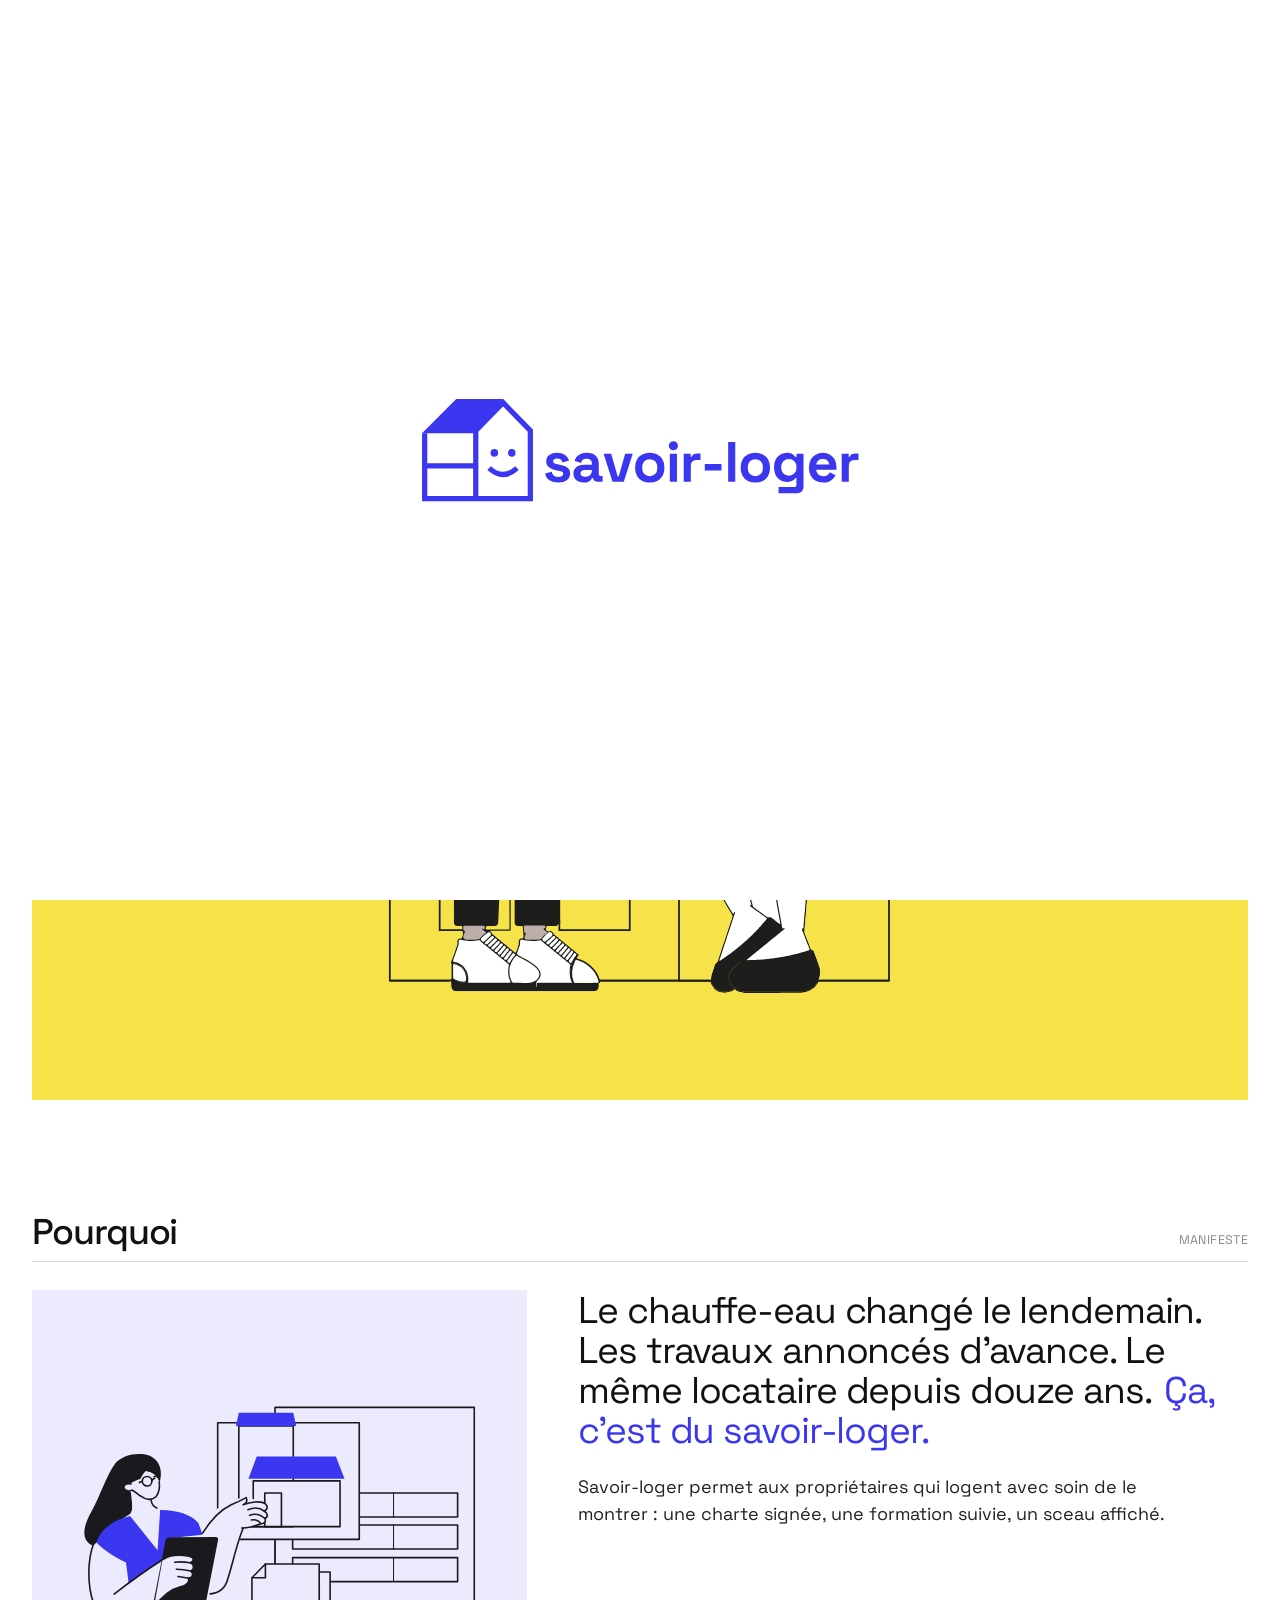
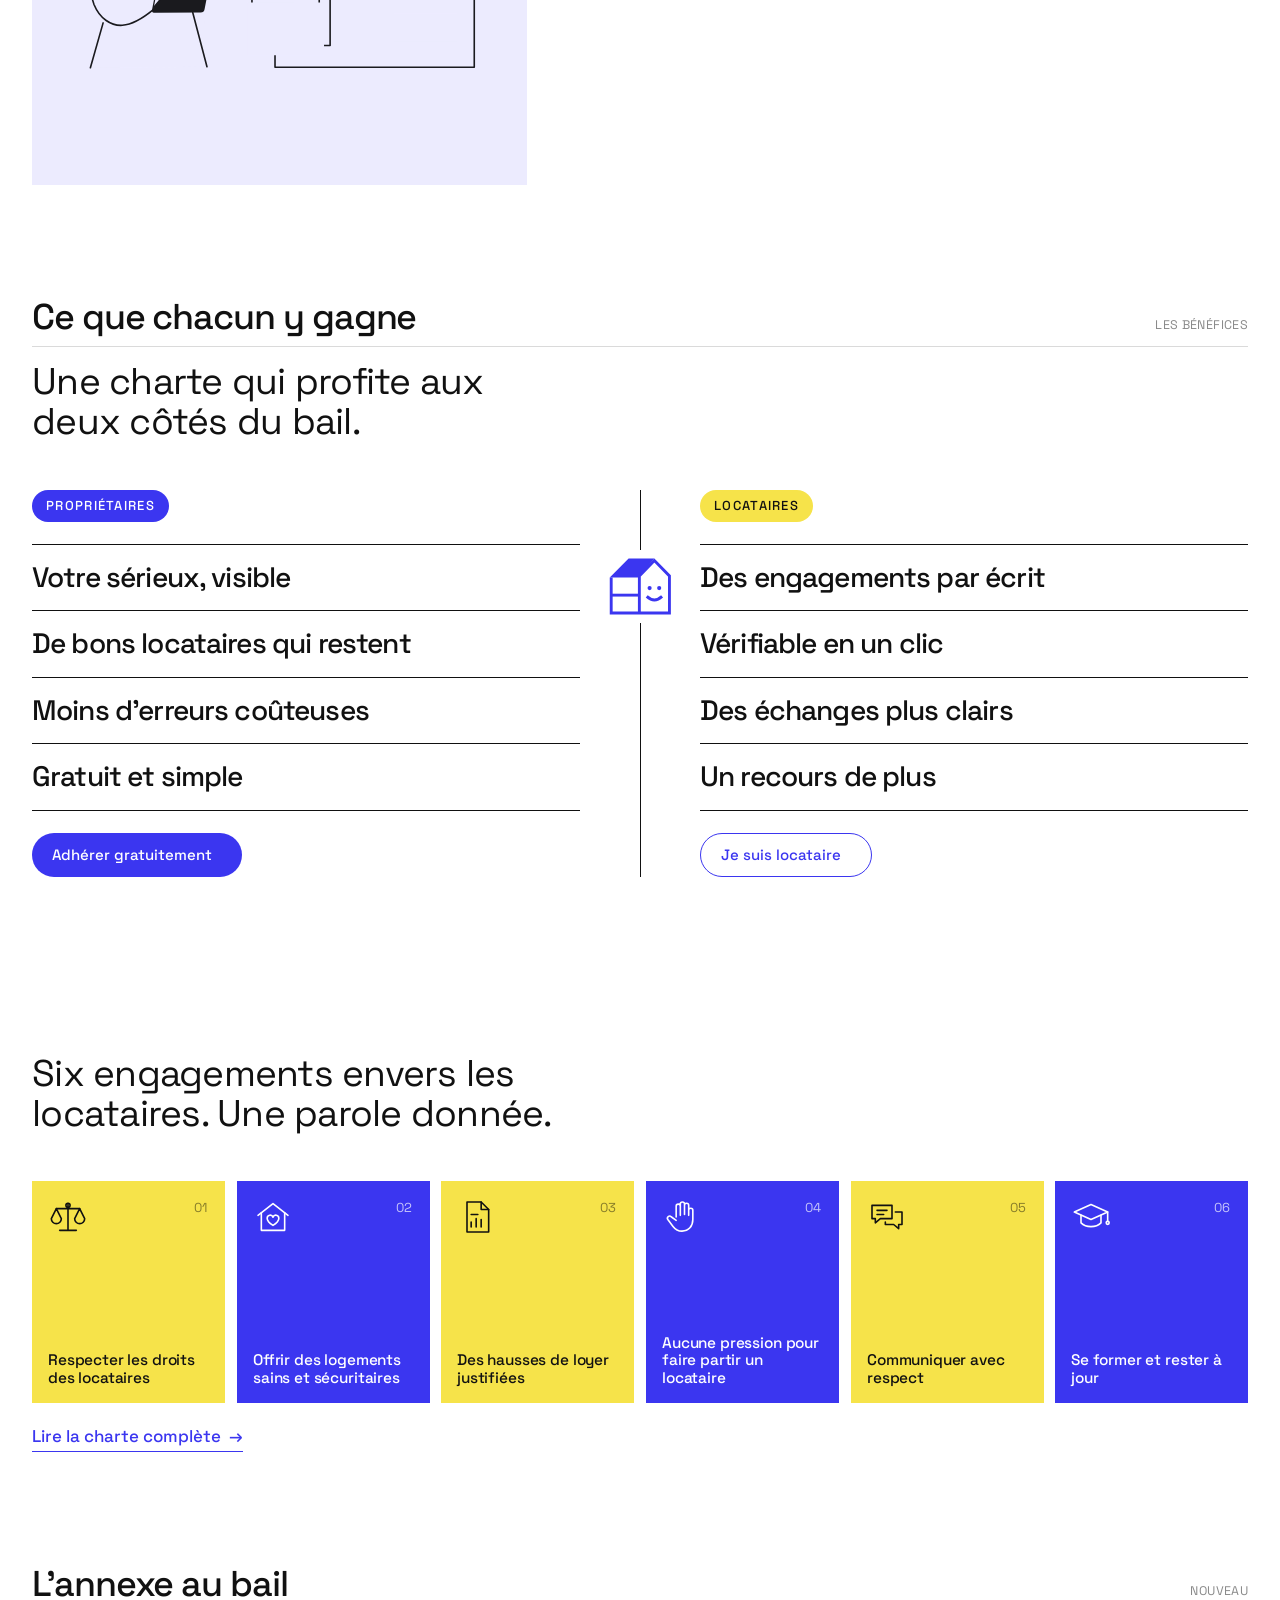
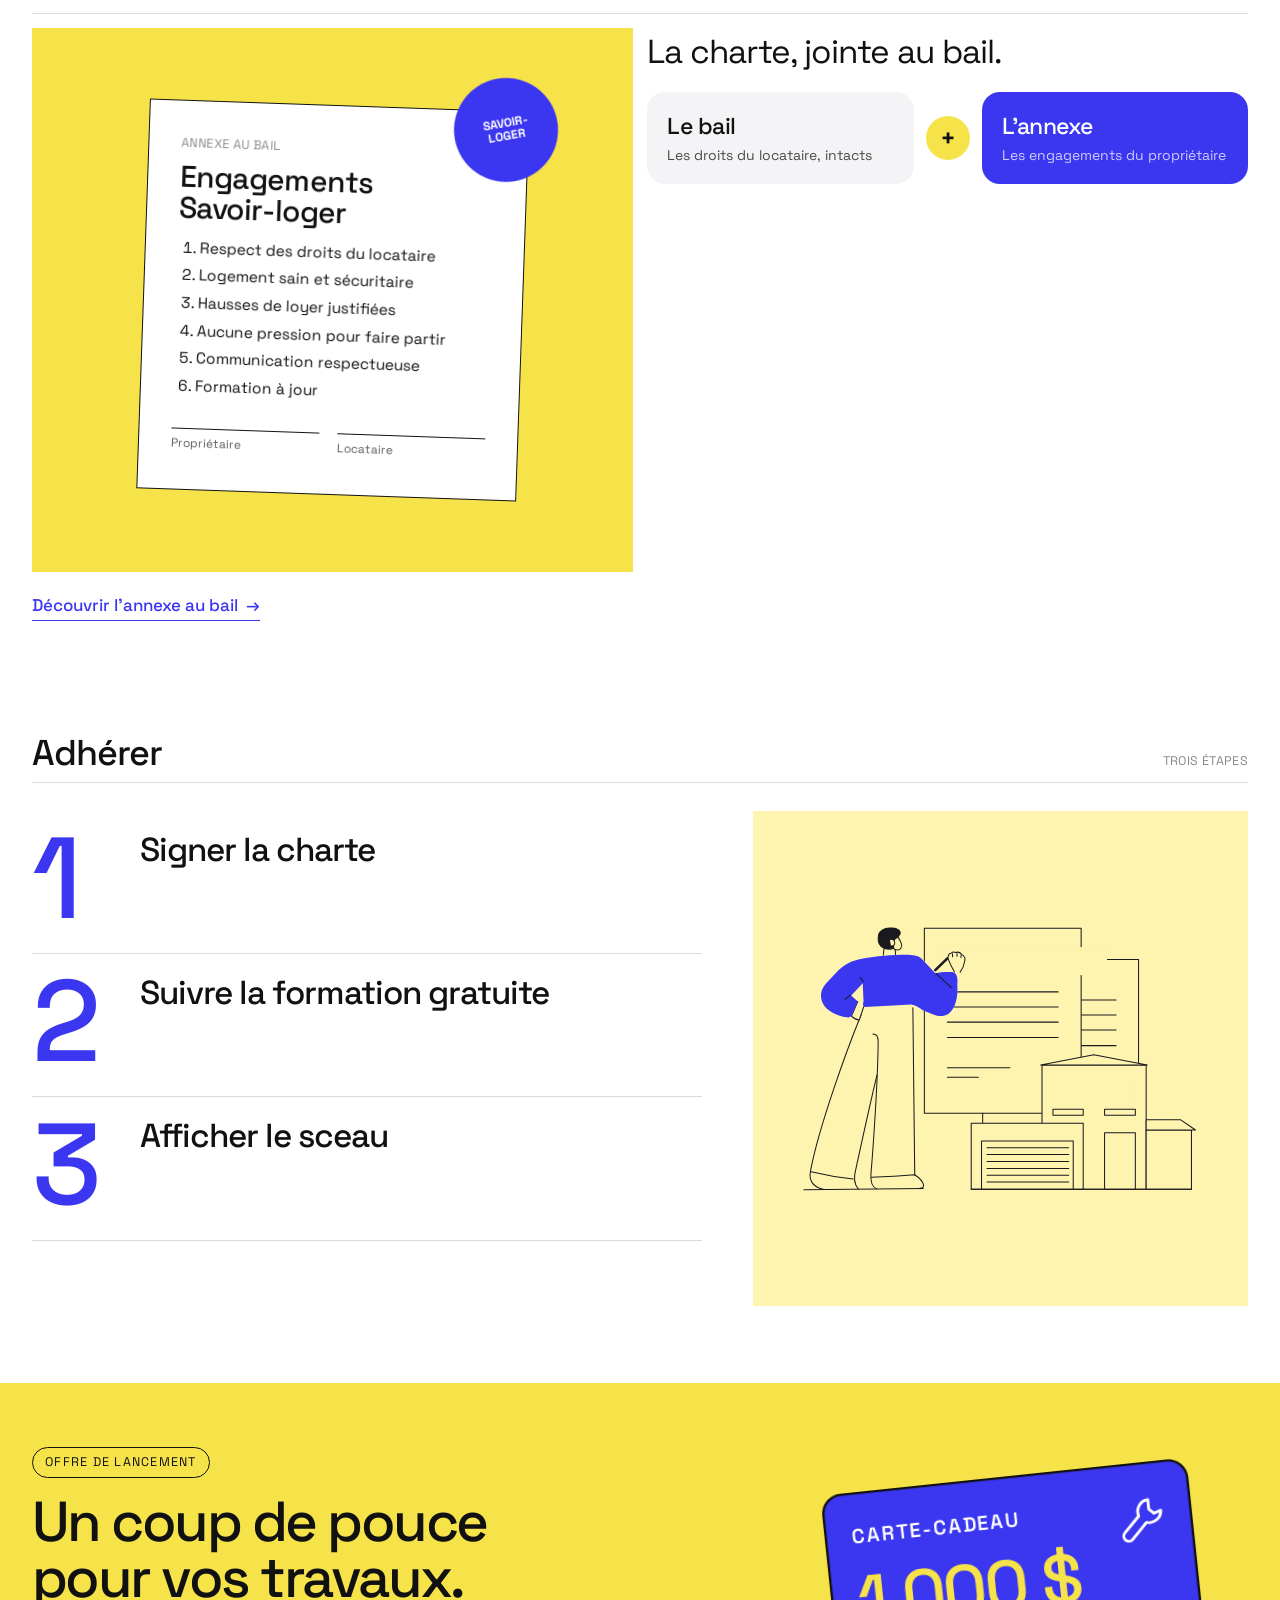
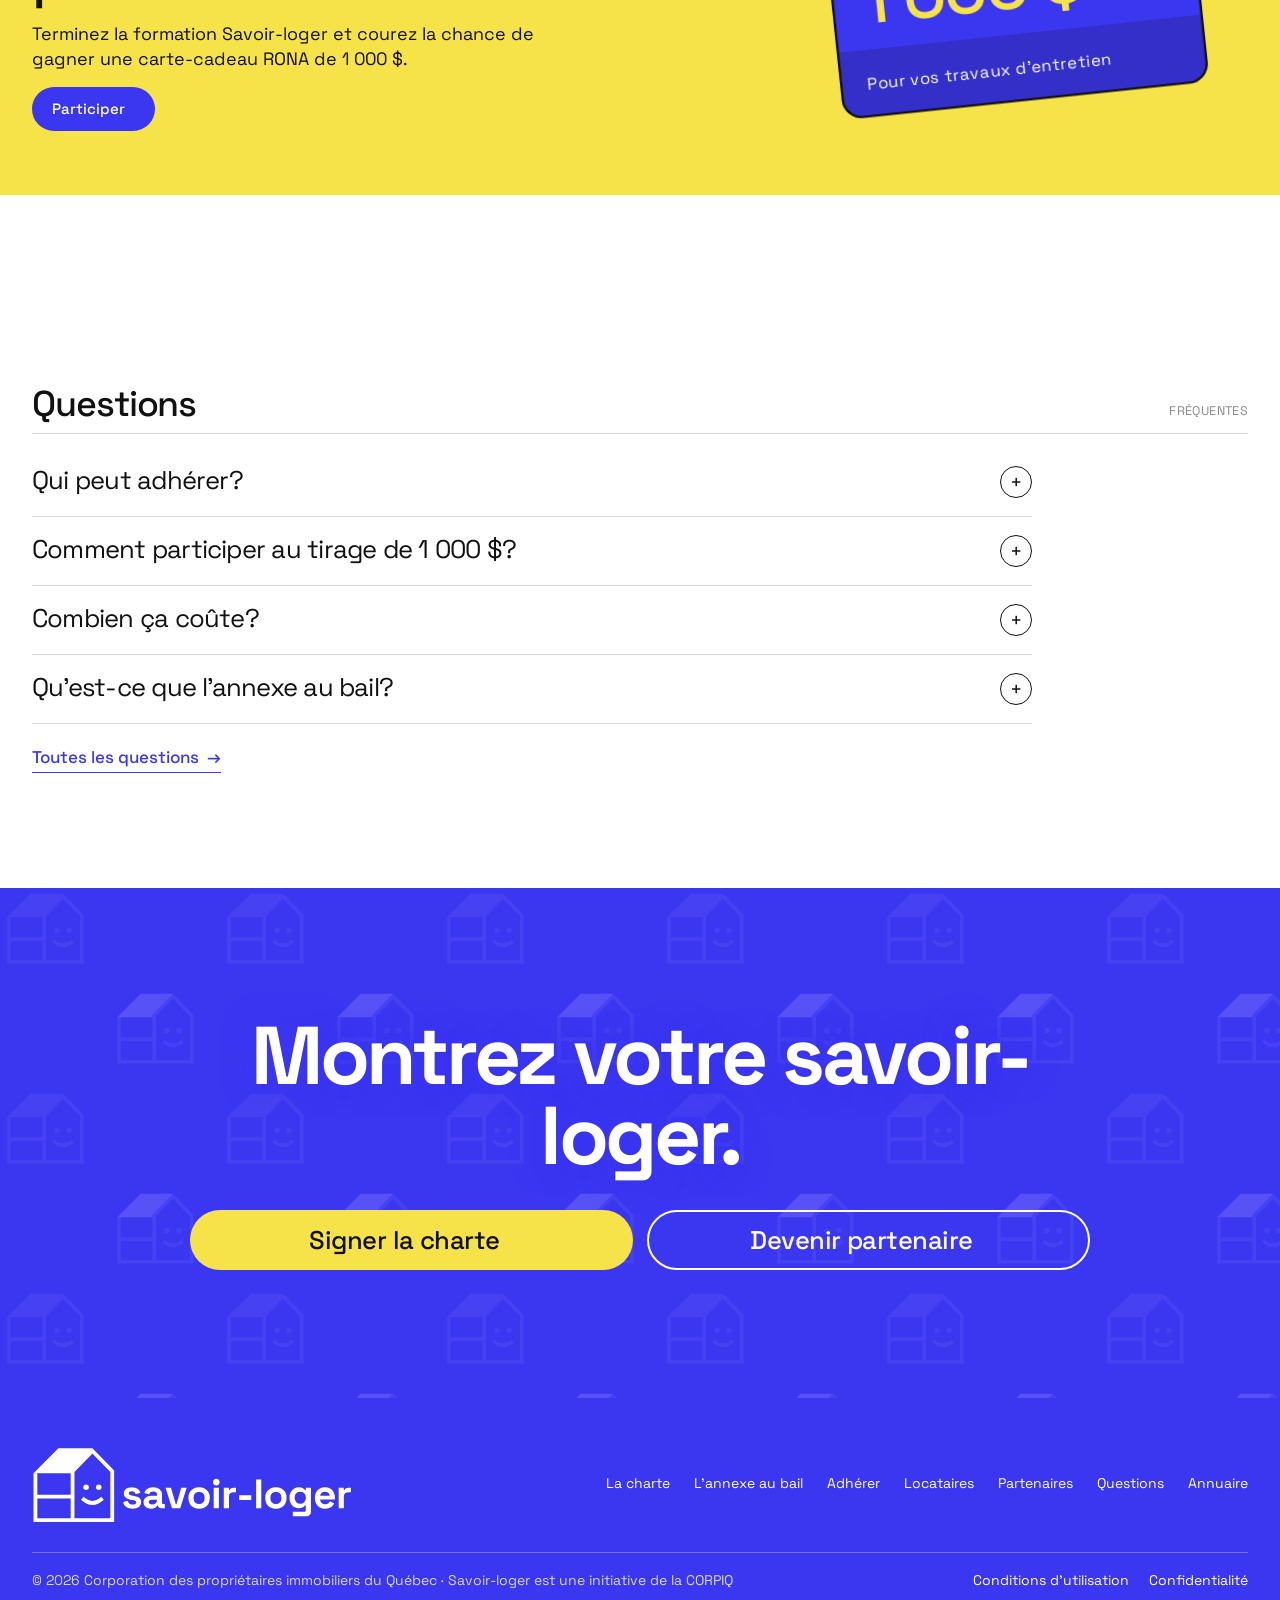
==== commit 713d1185: "Update index.html" ====
--- a/savoirloger_website/index.html
+++ b/savoirloger_website/index.html
@@ -41,7 +41,7 @@
 </section>
 <section class="bloc" data-couleur="#F7C948" id="manifeste">
 <div class="titre"><h2>Pourquoi</h2><span class="meta">Manifeste</span></div><div class="duo"><figure class="visuel" style="background:#ECEBFE"><img alt="Une propriétaire gère ses logements sur une tablette" loading="lazy" src="illustrations/gestion-ecebfe.svg"/></figure><div class="manif">
-<p class="gros">Le chauffe-eau changé le lendemain. La hausse expliquée par écrit. Le même locataire depuis douze ans. <em>Ça, c’est du savoir-loger.</em></p>
+<p class="gros">Le chauffe-eau changé le lendemain. Les travaux annoncés d’avance. Le même locataire depuis douze ans. <em>Ça, c’est du savoir-loger.</em></p>
 <div class="petit"><p>Savoir-loger permet aux propriétaires qui logent avec soin de le montrer : une charte signée, une formation suivie, un sceau affiché.</p></div>
 </div></div>
 
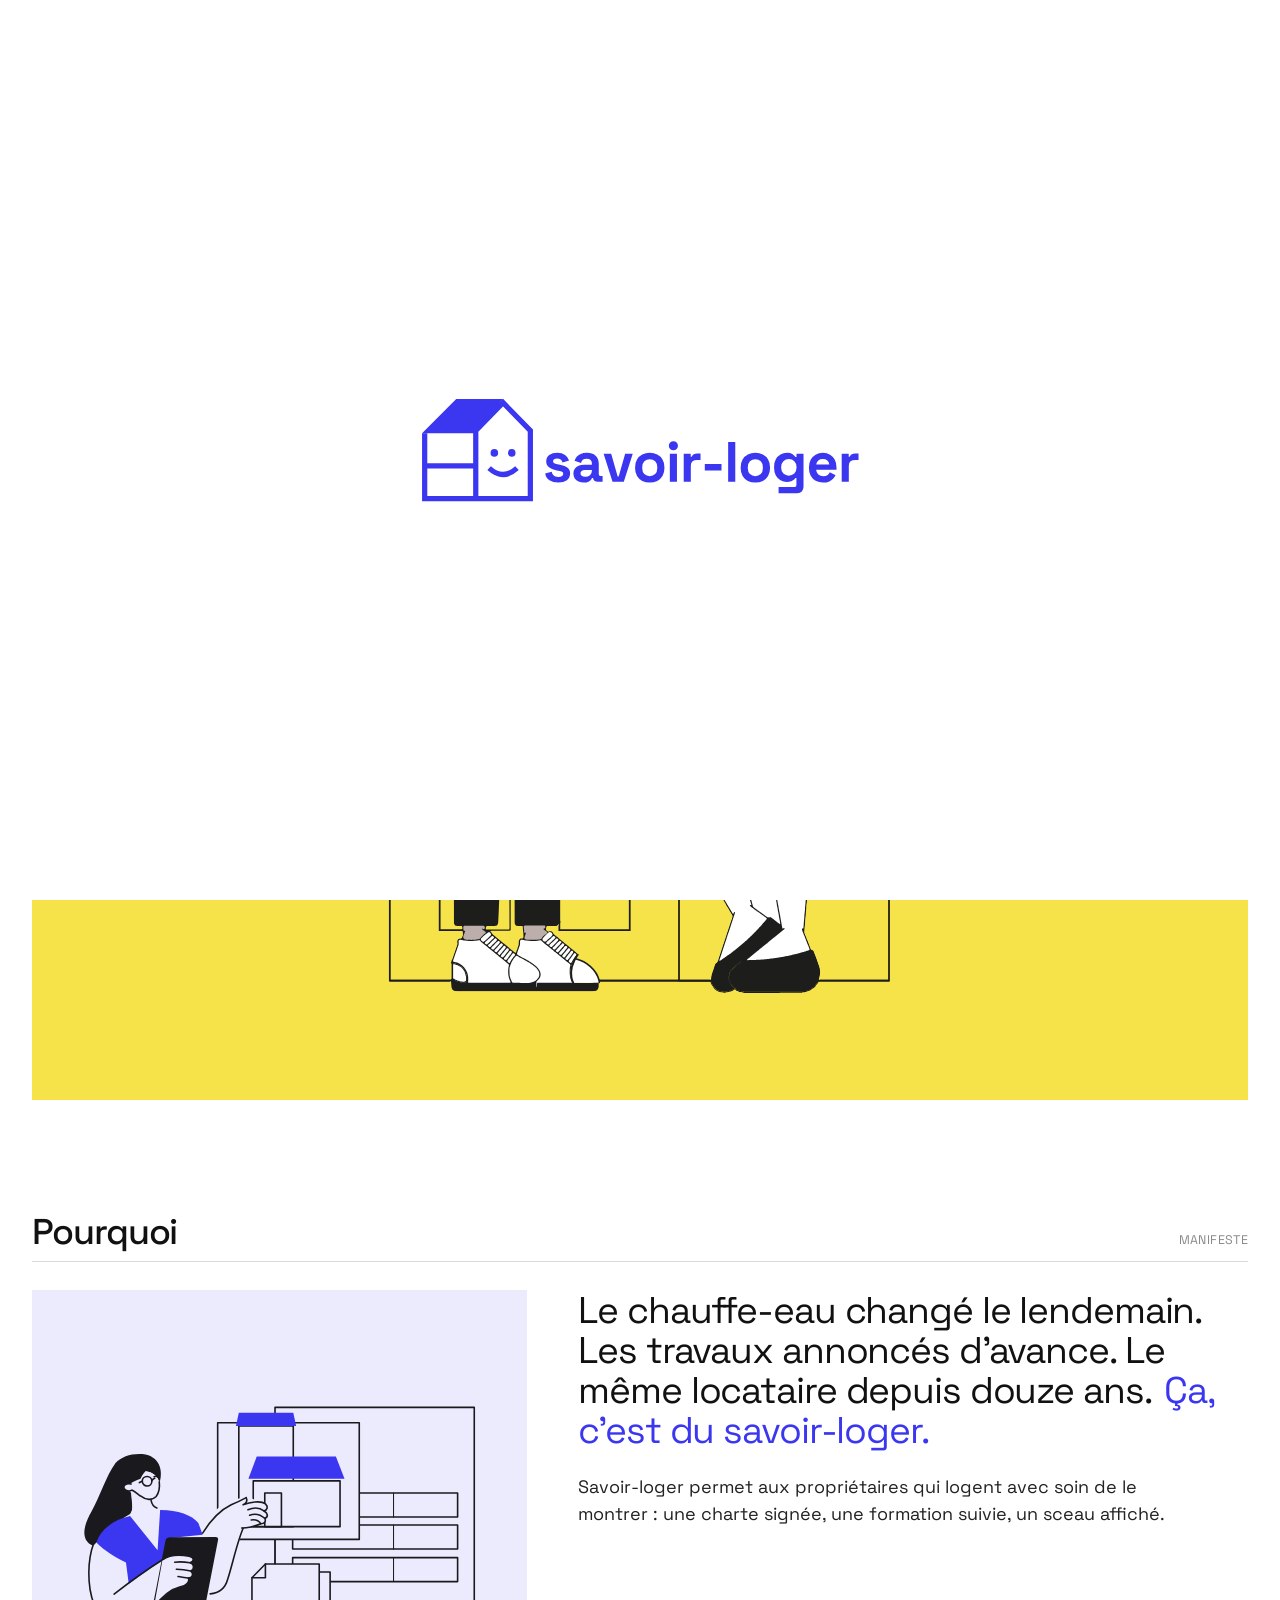
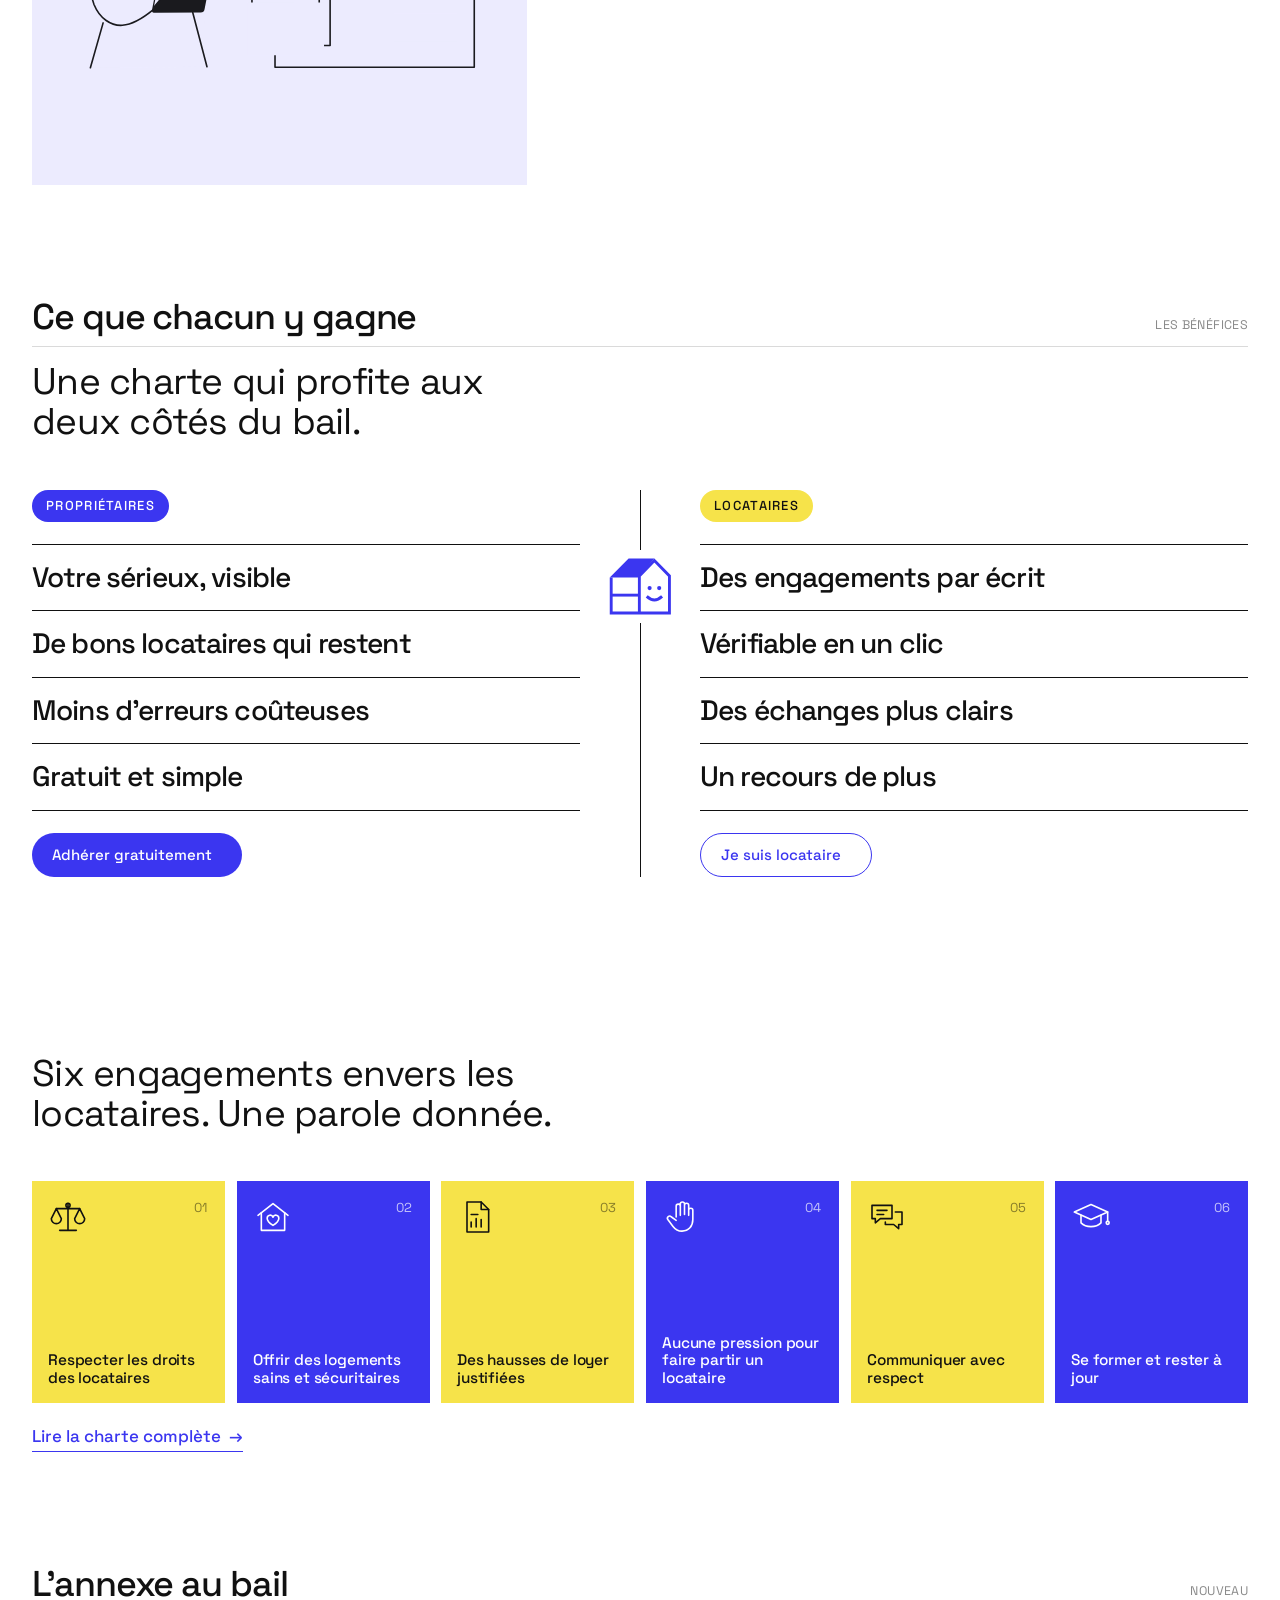
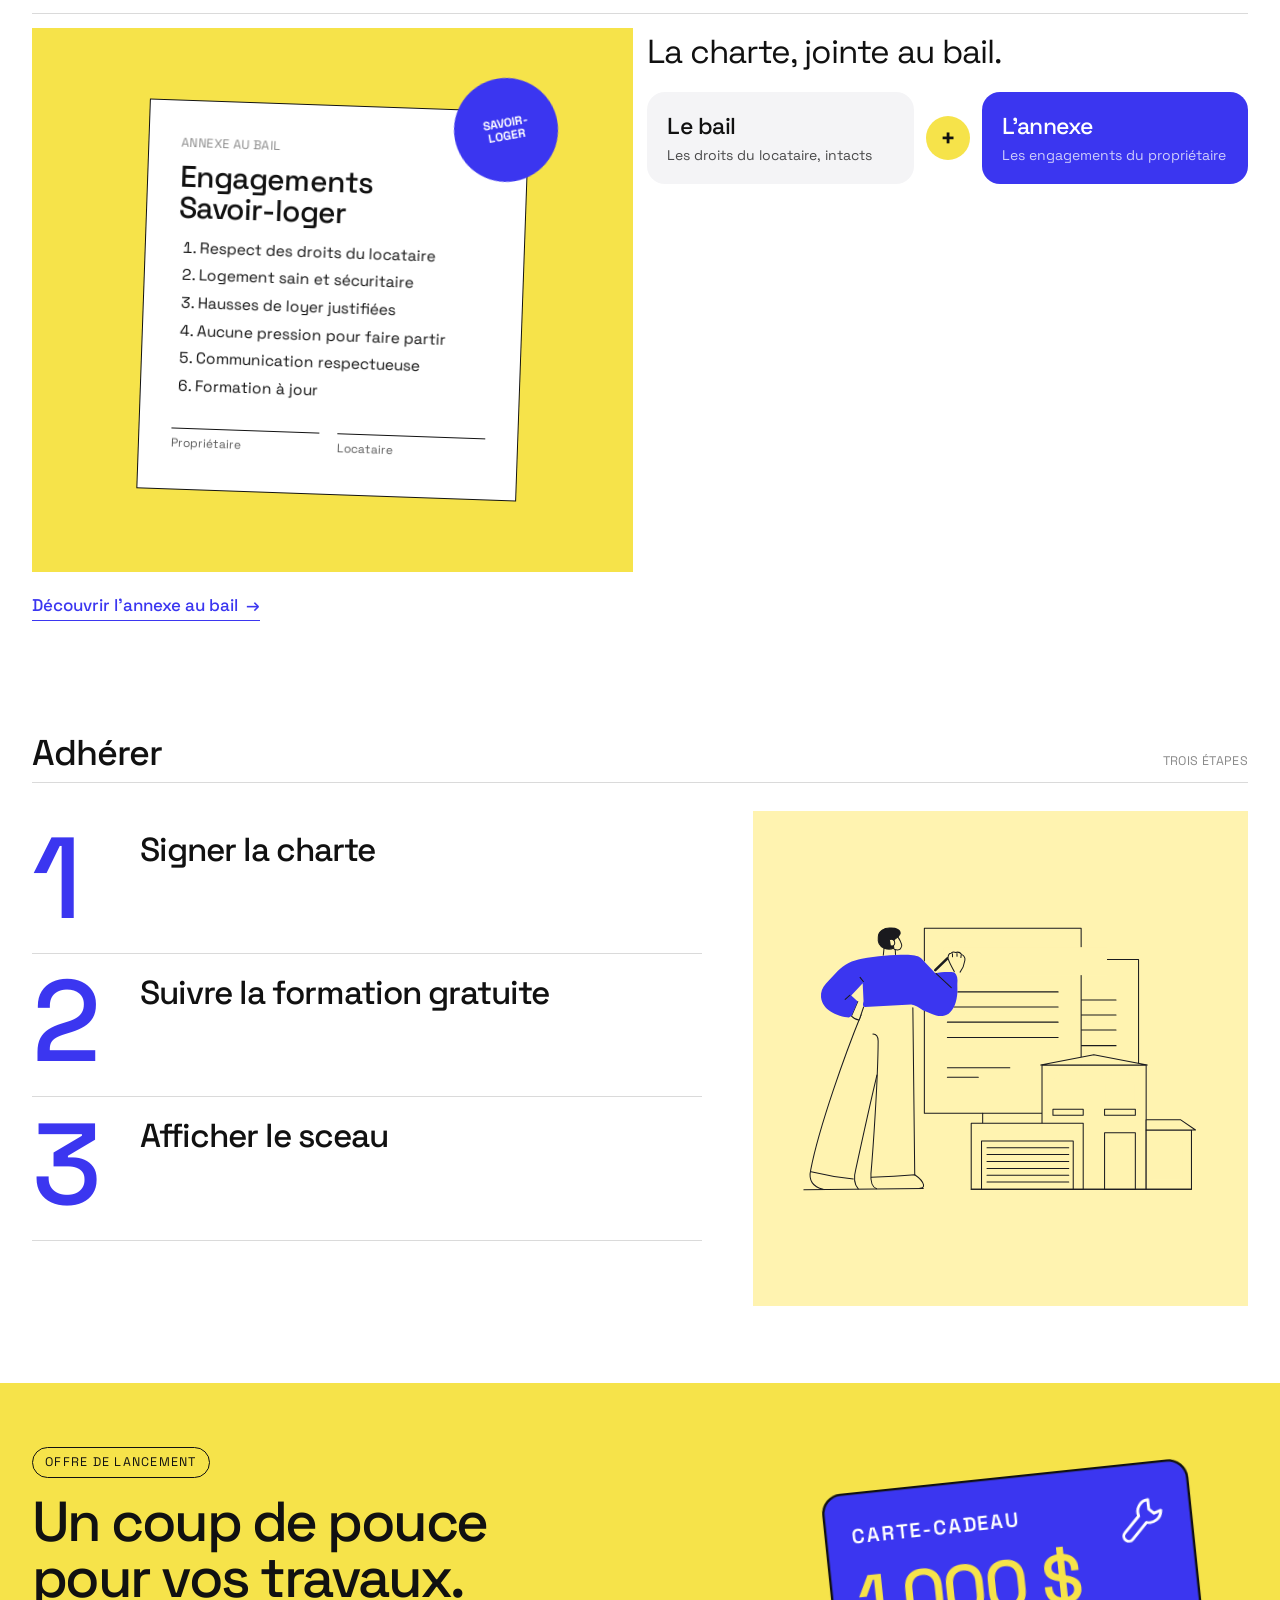
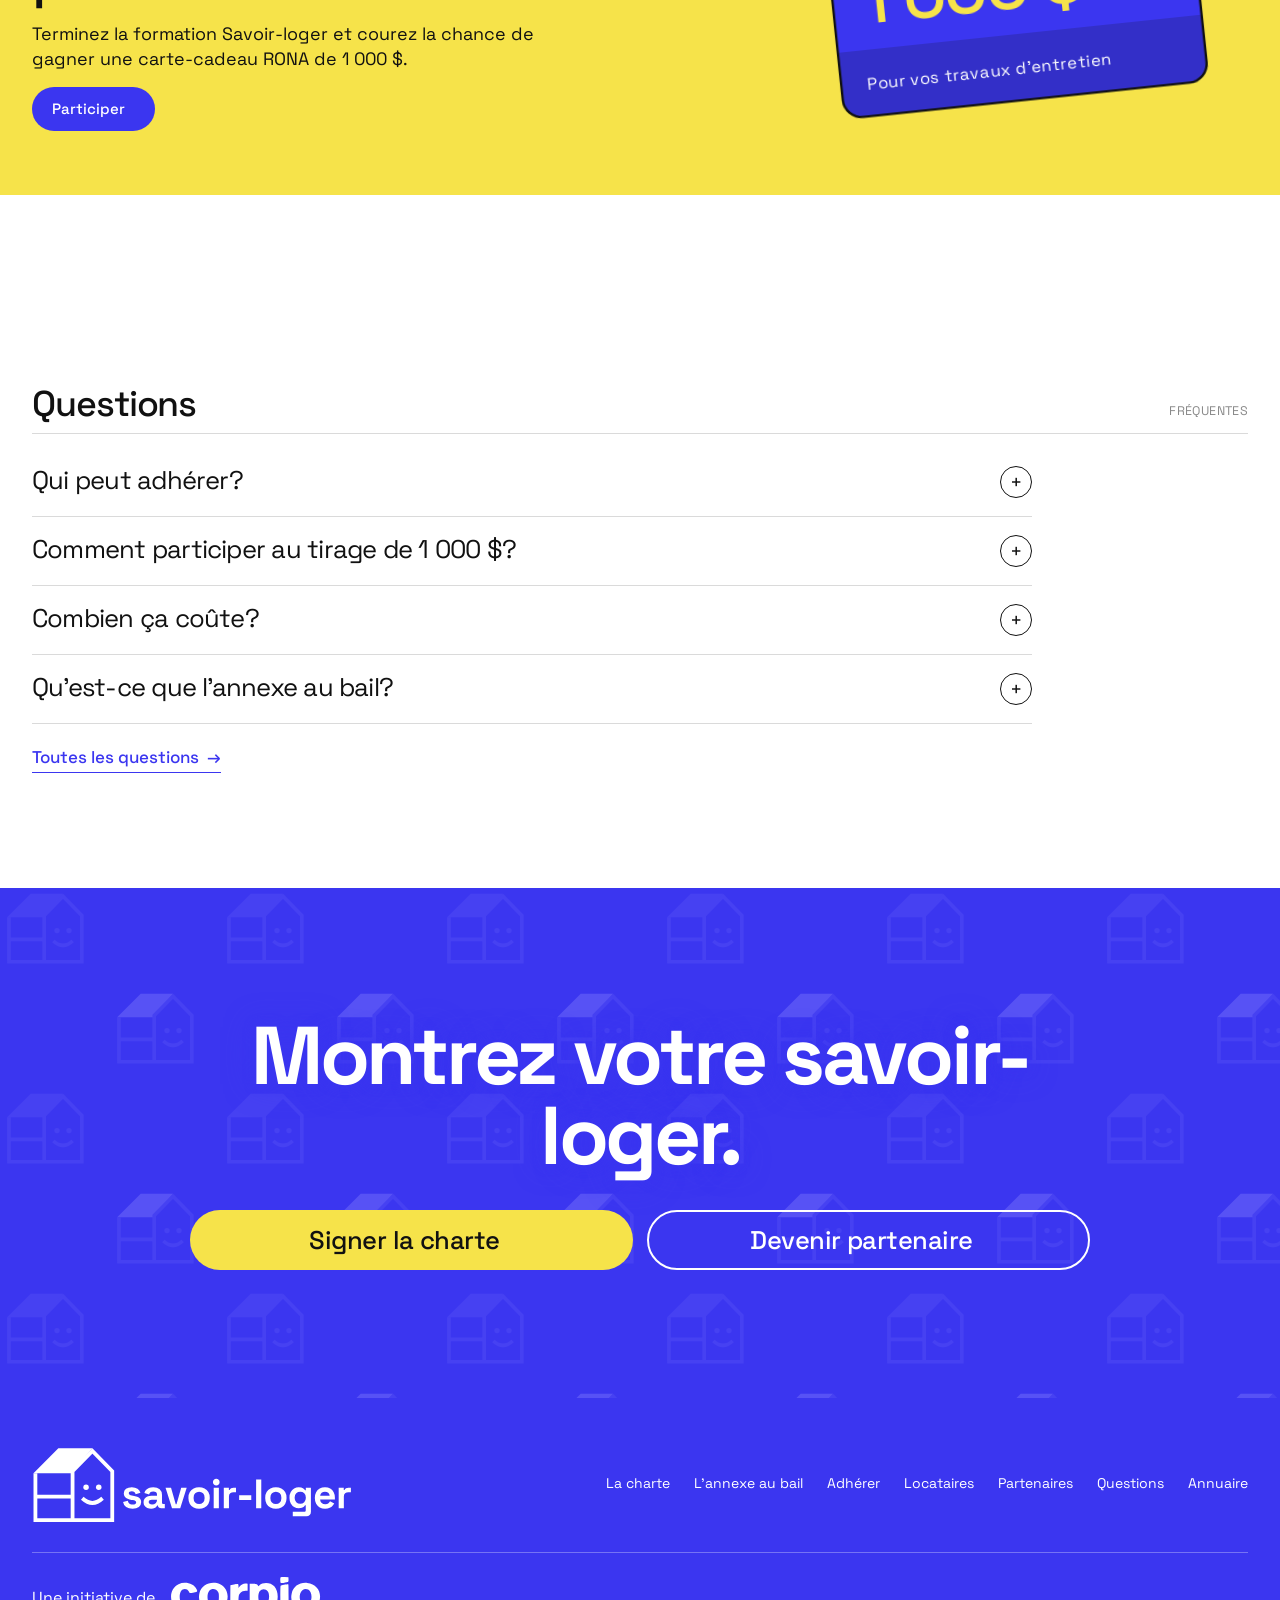
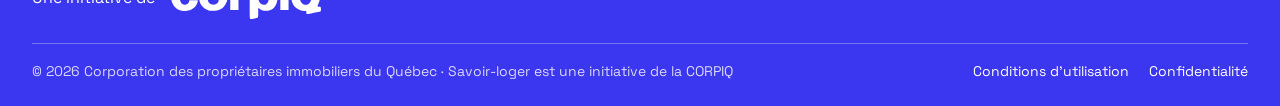
==== commit a924d476: "Update index.html" ====
--- a/savoirloger_website/index.html
+++ b/savoirloger_website/index.html
@@ -111,6 +111,6 @@
 <div class="gp"><a class="gpil" href="signer.html">Signer la charte</a><a class="gpil contour" href="partenaires.html">Devenir partenaire</a></div>
 </section>
 </main>
-<footer class="pied"><div class="p-in"><a aria-label="Savoir-loger, accueil" class="logo" href="index.html"><svg aria-label="Savoir-loger" role="img" viewbox="0 -4 780 183"><use href="#logo-h"></use></svg></a><nav aria-label="Pied de page"><a href="la-charte.html">La charte</a><a href="annexe-au-bail.html">L’annexe au bail</a><a href="adherer.html">Adhérer</a><a href="locataires.html">Locataires</a><a href="partenaires.html">Partenaires</a><a href="questions.html">Questions</a><a href="annuaire.html">Annuaire</a></nav></div><div class="p-bas"><span>© 2026 Corporation des propriétaires immobiliers du Québec · Savoir-loger est une initiative de la CORPIQ</span><nav aria-label="Liens légaux"><a href="https://www.corpiq.com/fr/conditions-utilisation.html">Conditions d’utilisation</a><a href="https://www.corpiq.com/fr/politique-de-confidentialite.html">Confidentialité</a></nav></div></footer>
+<footer class="pied"><div class="p-in"><a aria-label="Savoir-loger, accueil" class="logo" href="index.html"><svg aria-label="Savoir-loger" role="img" viewbox="0 -4 780 183"><use href="#logo-h"></use></svg></a><nav aria-label="Pied de page"><a href="la-charte.html">La charte</a><a href="annexe-au-bail.html">L’annexe au bail</a><a href="adherer.html">Adhérer</a><a href="locataires.html">Locataires</a><a href="partenaires.html">Partenaires</a><a href="questions.html">Questions</a><a href="annuaire.html">Annuaire</a></nav></div><div class="p-corpiq"><span>Une initiative de</span><a aria-label="CORPIQ" href="https://www.corpiq.com"><img alt="CORPIQ" height="43" src="logo/corpiq-blanc.svg" width="150"/></a></div><div class="p-bas"><span>© 2026 Corporation des propriétaires immobiliers du Québec · Savoir-loger est une initiative de la CORPIQ</span><nav aria-label="Liens légaux"><a href="https://www.corpiq.com/fr/conditions-utilisation.html">Conditions d’utilisation</a><a href="https://www.corpiq.com/fr/politique-de-confidentialite.html">Confidentialité</a></nav></div></footer>
 <script src="site.js"></script>
 </body></html>
--- a/savoirloger_website/style.css
+++ b/savoirloger_website/style.css
@@ -794,3 +794,8 @@
 @media (max-width:1100px){.acc-tuiles{grid-template-columns:repeat(3,minmax(0,1fr))!important}}
 @media (max-width:600px){.acc-tuiles{grid-template-columns:repeat(2,minmax(0,1fr))!important}}
 .tr-tx .boutons{display:flex;flex-wrap:wrap;align-items:center;gap:14px 28px}.tr-lien{margin-left:0;text-underline-offset:4px}
+
+/* v16 logo CORPIQ pied */
+.p-corpiq{display:flex;align-items:center;gap:16px;padding:24px 0;border-bottom:1px solid rgba(255,255,255,.3);font-size:16px}
+.p-corpiq img{display:block;width:150px;height:auto}
+.p-corpiq a:hover{opacity:.85;text-decoration:none}
